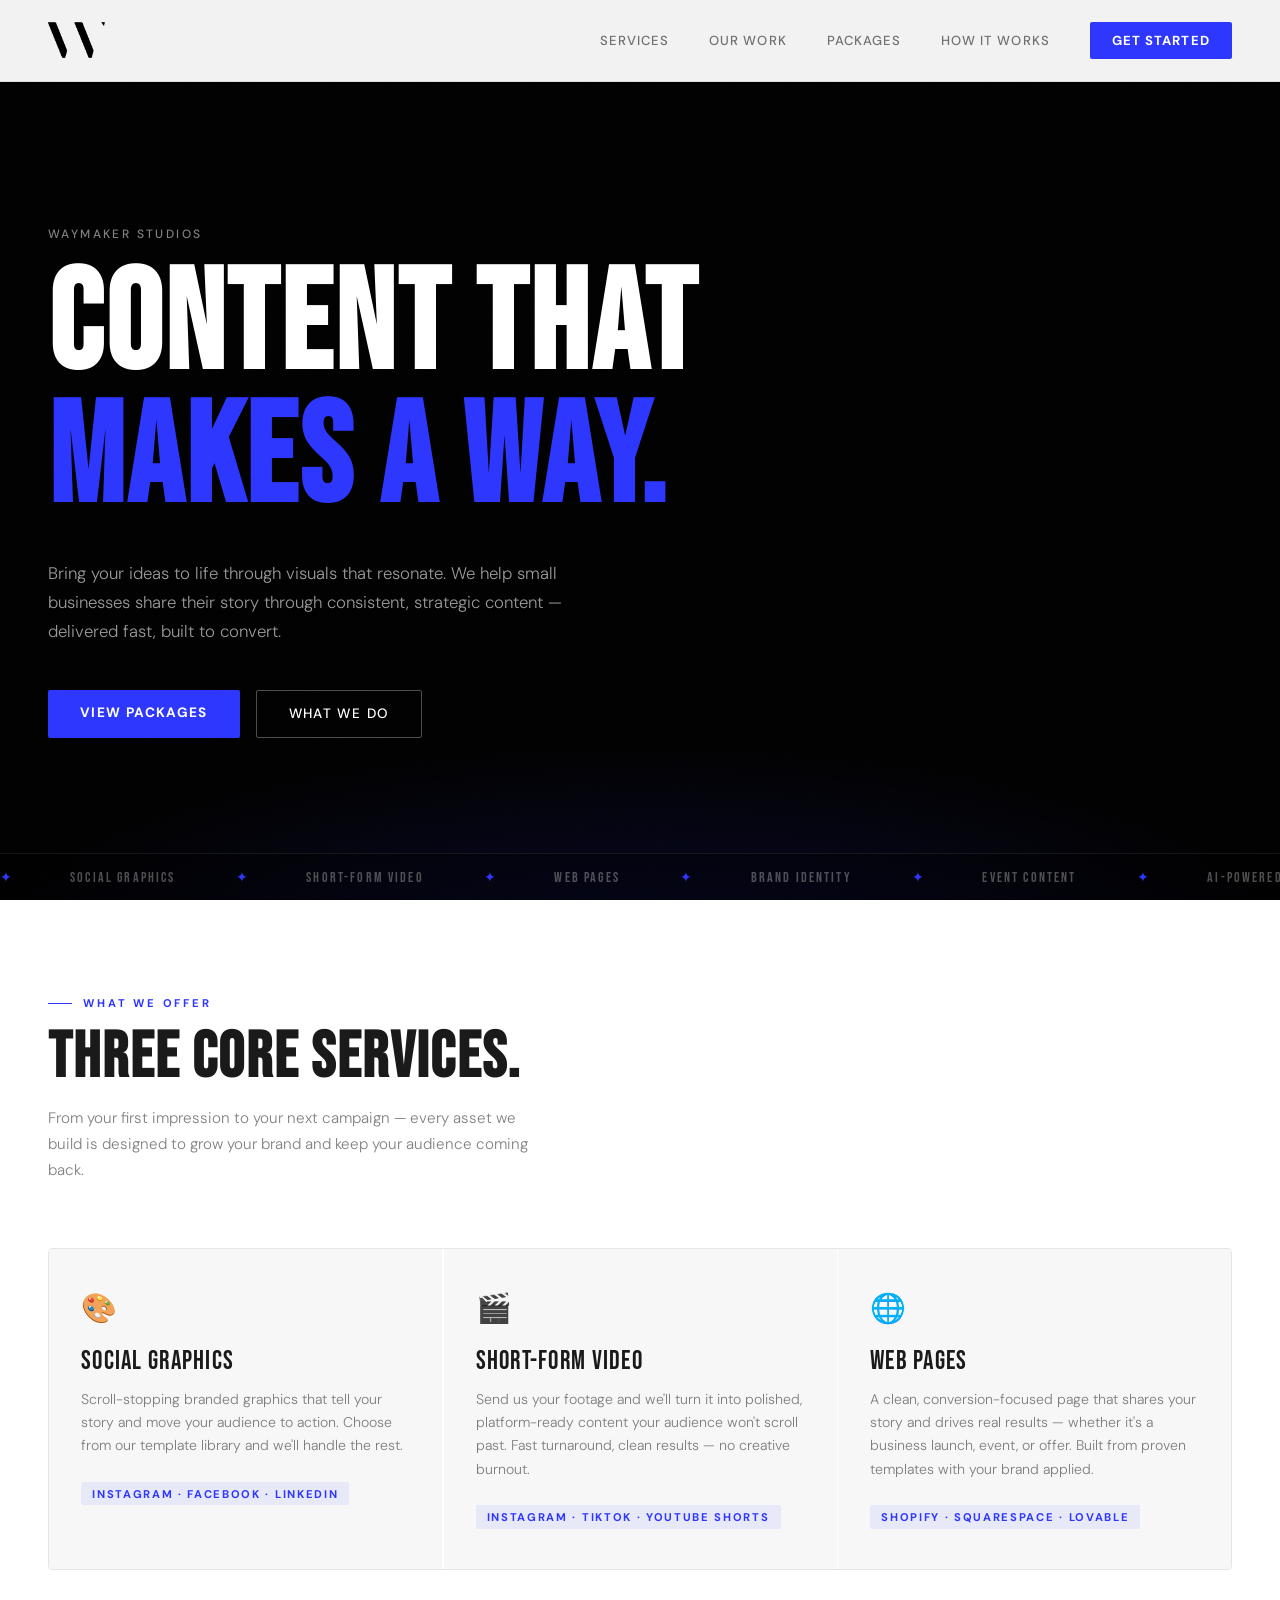
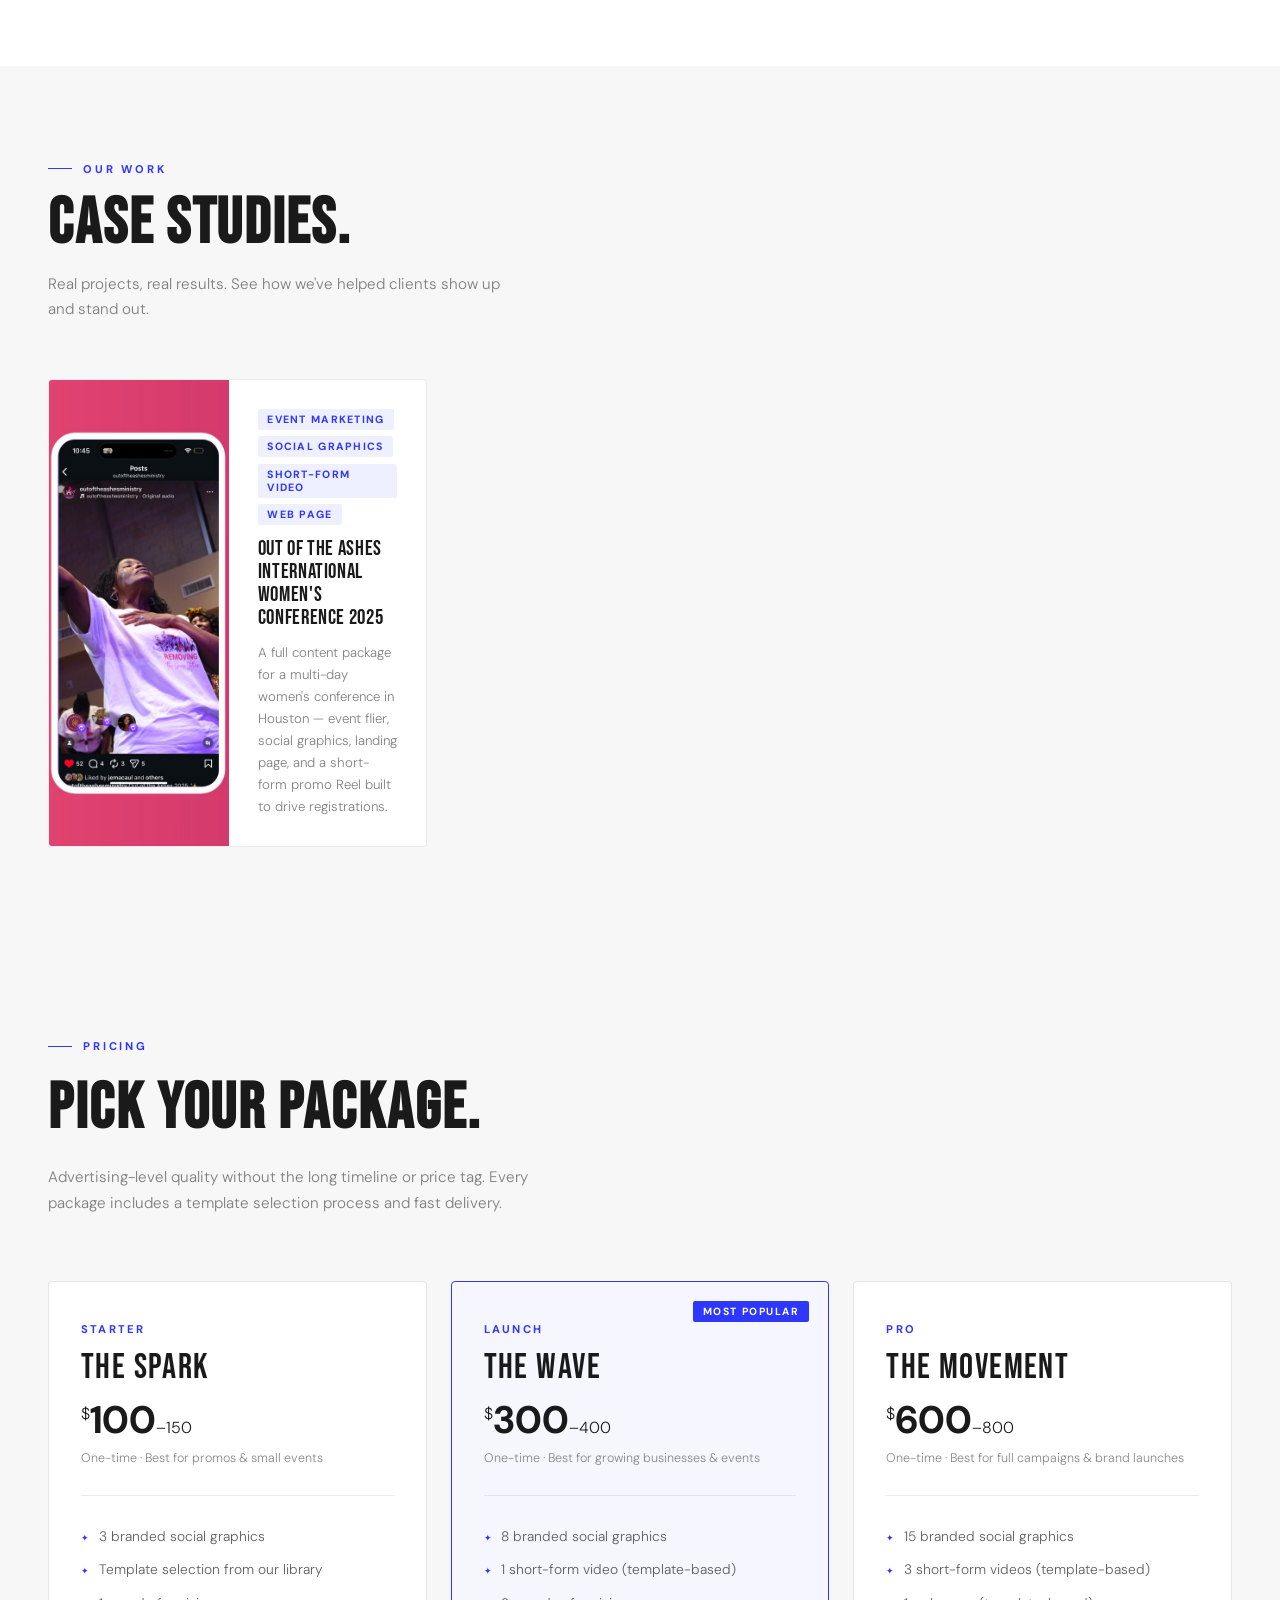
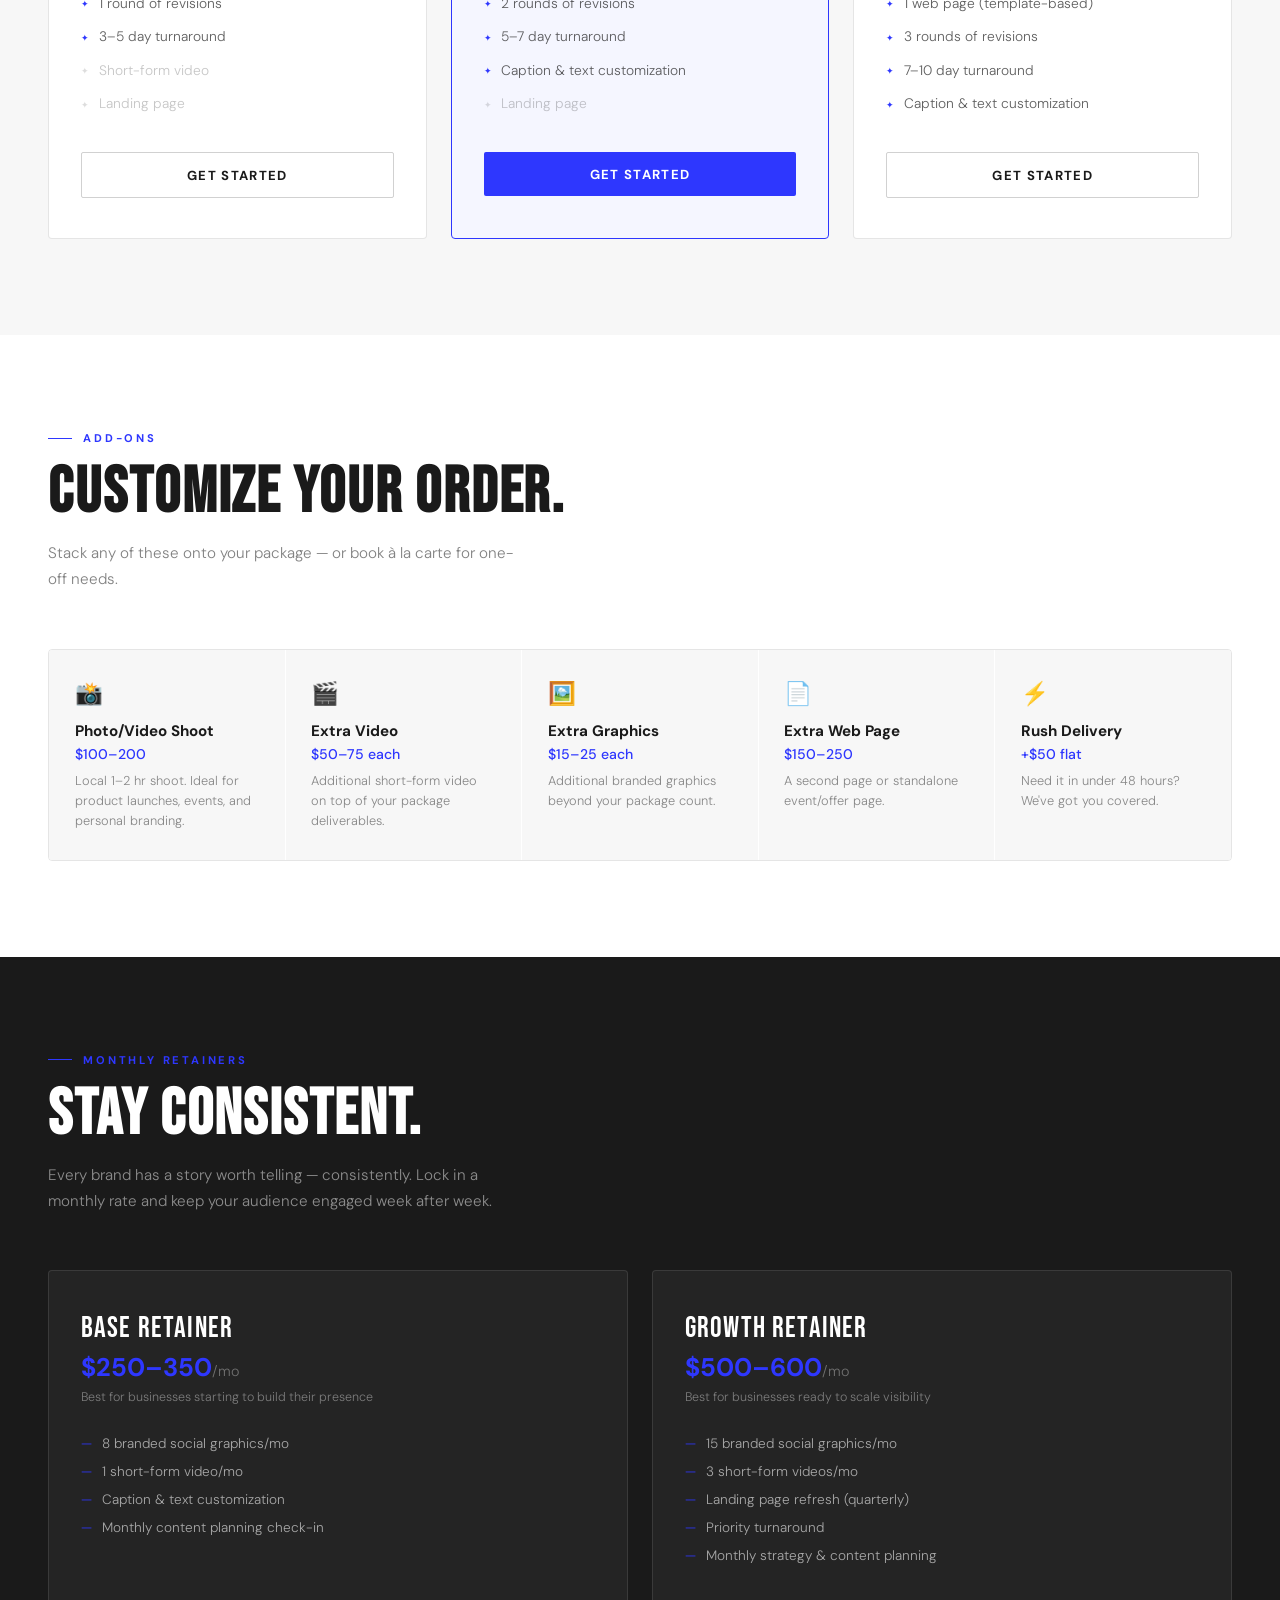
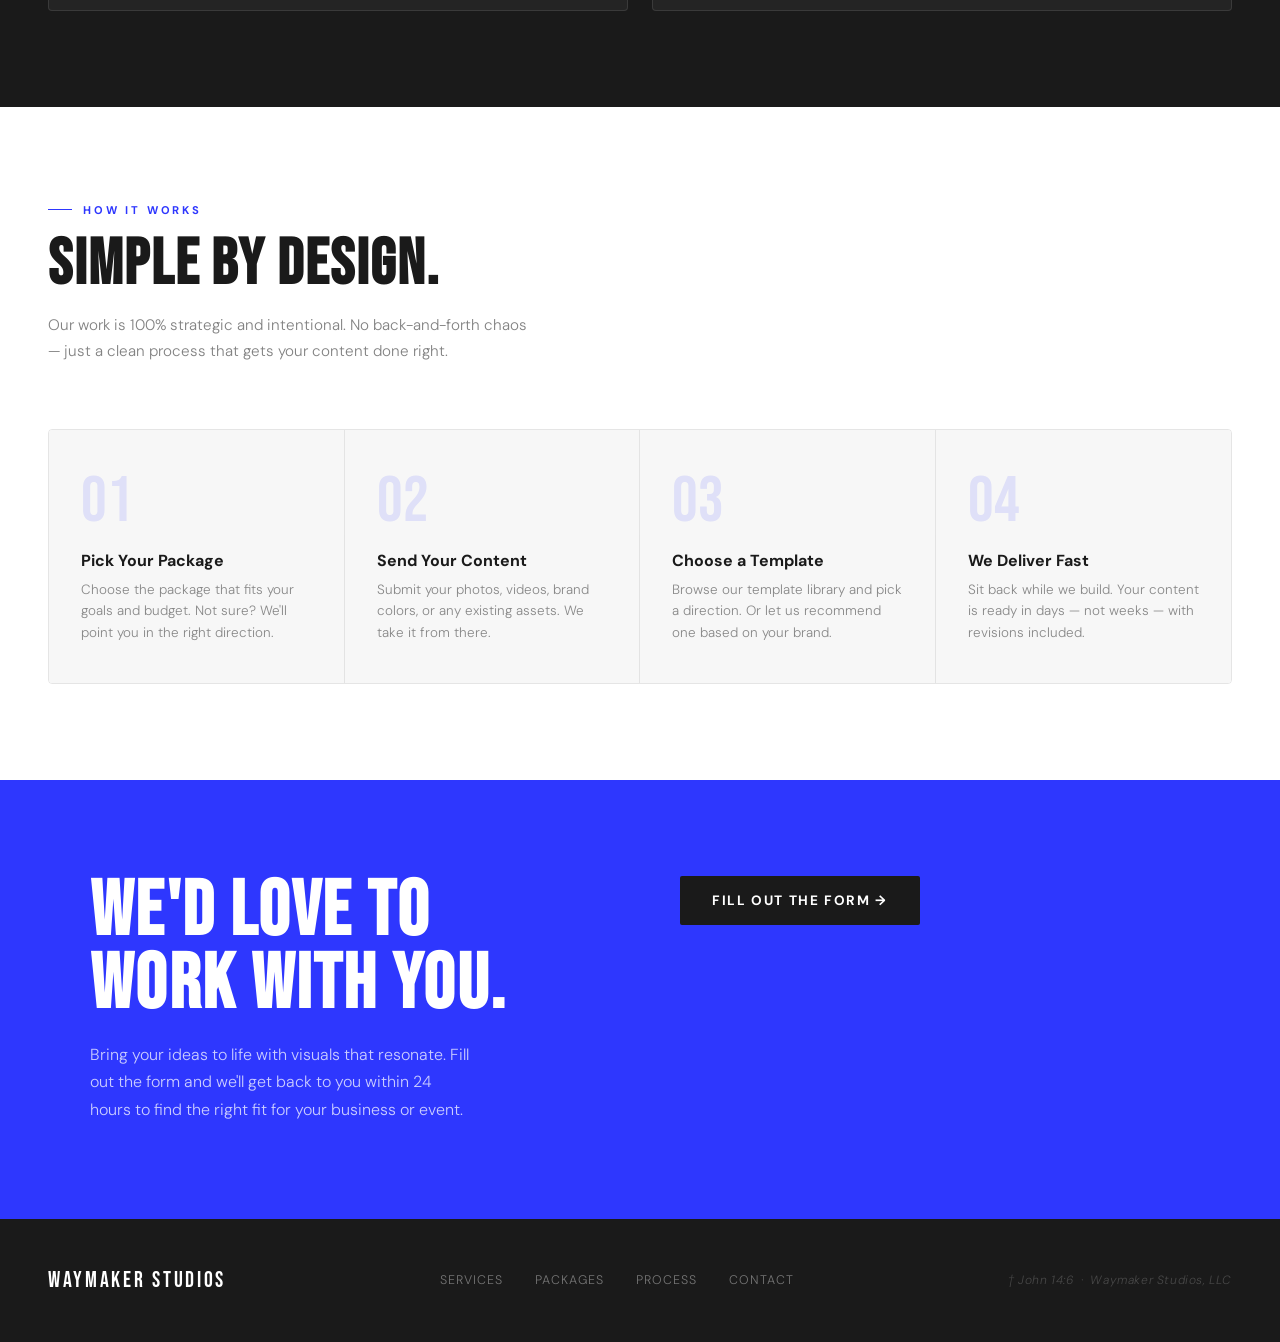
==== index.html @ 6fbd8c92 "Add files via upload" ====
<!DOCTYPE html>
<html lang="en">
<head>
<meta charset="UTF-8" />
<meta name="viewport" content="width=device-width, initial-scale=1.0"/>
<title>Waymaker Studios — Digital Content Studio</title>
<meta name="description" content="Waymaker Studios creates scroll-stopping social graphics, short-form video, and landing pages for small businesses and events. Template-powered, AI-assisted, delivered fast."/>

<!-- Open Graph -->
<meta property="og:title" content="Waymaker Studios — Digital Content Studio"/>
<meta property="og:description" content="Scroll-stopping social graphics, short-form video, and landing pages for small businesses and events. Delivered fast."/>
<meta property="og:image" content="https://waymakerstudios.co/og-image.png"/>
<meta property="og:url" content="https://waymakerstudios.co"/>
<meta property="og:type" content="website"/>

<!-- Twitter/X Card -->
<meta name="twitter:card" content="summary_large_image"/>
<meta name="twitter:title" content="Waymaker Studios — Digital Content Studio"/>
<meta name="twitter:description" content="Scroll-stopping social graphics, short-form video, and landing pages for small businesses and events."/>
<meta name="twitter:image" content="https://waymakerstudios.co/og-image.png"/>
<link href="https://fonts.googleapis.com/css2?family=Bebas+Neue&family=DM+Sans:ital,wght@0,300;0,400;0,500;0,700;1,300&display=swap" rel="stylesheet"/>
<style>
  :root {
    --black: #1a1a1a;
    --white: #ffffff;
    --cream: #f7f7f7;
    --gold: #2e37fe;
    --gold-light: #5560ff;
    --muted: #888888;
    --card-bg: #f7f7f7;
    --border: rgba(46,55,254,0.18);
  }

  * { margin: 0; padding: 0; box-sizing: border-box; }

  html { scroll-behavior: smooth; }

  body {
    background: var(--white);
    color: var(--black);
    font-family: 'DM Sans', sans-serif;
    font-weight: 300;
    overflow-x: hidden;
  }

  /* NAV */
  nav {
    position: fixed; top: 0; width: 100%; z-index: 100;
    display: flex; justify-content: space-between; align-items: center;
    padding: 1.4rem 3rem;
    background: rgba(255,255,255,0.95);
    backdrop-filter: blur(12px);
    border-bottom: 1px solid rgba(0,0,0,0.08);
    transition: none;
  }
  .nav-logo { text-decoration: none; display: flex; align-items: center; }
  .nav-logo img { height: 36px; width: auto; }
  .logo-light { display: none; }
  .logo-dark { display: block; }
  .hero-nav .logo-light { display: block; }
  .hero-nav .logo-dark { display: none; }
  .nav-links { display: flex; gap: 2.5rem; align-items: center; }
  .nav-links a {
    color: var(--black); text-decoration: none;
    font-size: 0.82rem; font-weight: 500; letter-spacing: 0.08em;
    text-transform: uppercase; opacity: 0.6;
    transition: opacity 0.2s, color 0.2s;
  }
  .nav-links a:hover { opacity: 1; color: var(--gold); }
  .nav-cta {
    background: var(--gold) !important; color: var(--white) !important;
    padding: 0.6rem 1.4rem; border-radius: 2px;
    opacity: 1 !important; font-weight: 700 !important;
    transition: background 0.2s !important;
  }
  .nav-cta:hover { background: var(--gold-light) !important; }

  /* HERO */
  .hero {
    min-height: 100vh;
    display: flex; flex-direction: column; justify-content: center;
    padding: 8rem 3rem 4rem;
    position: relative; overflow: hidden;
    background: #000000;
  }
  .hero-bg {
    position: absolute; inset: 0; z-index: 0;
    background: radial-gradient(ellipse 80% 40% at 50% 110%, rgba(46,55,254,0.18) 0%, transparent 70%);
  }
  .hero-grain {
    position: absolute; inset: 0; z-index: 1; opacity: 0.02;
    background-image: url("data:image/svg+xml,%3Csvg viewBox='0 0 256 256' xmlns='http://www.w3.org/2000/svg'%3E%3Cfilter id='noise'%3E%3CfeTurbulence type='fractalNoise' baseFrequency='0.9' numOctaves='4' stitchTiles='stitch'/%3E%3C/filter%3E%3Crect width='100%25' height='100%25' filter='url(%23noise)'/%3E%3C/svg%3E");
    background-repeat: repeat; background-size: 200px;
  }
  .hero-inner { position: relative; z-index: 2; max-width: 1100px; }
  .hero-eyebrow {
    font-size: 0.75rem; font-weight: 500; letter-spacing: 0.2em;
    text-transform: uppercase; color: rgba(255,255,255,0.5);
    margin-bottom: 1.2rem;
    display: flex; align-items: center; gap: 0.8rem;
  }
  .hero-eyebrow::before { display: none; }
  .hero-headline {
    font-family: 'Bebas Neue', sans-serif;
    font-size: clamp(3.2rem, 11.5vw, 140px);
    line-height: 0.95;
    letter-spacing: 0.02em;
    margin-bottom: 2rem;
    color: var(--white);
    word-break: break-word;
  }
  .hero-headline span { color: var(--gold); }
  .hero-sub {
    max-width: 560px;
    font-size: 1.05rem; line-height: 1.7;
    color: rgba(255,255,255,0.6);
    margin-bottom: 2.8rem;
  }
  .hero-actions { display: flex; gap: 1rem; flex-wrap: wrap; }
  .btn-primary {
    background: var(--gold); color: var(--white);
    padding: 0.9rem 2rem; font-size: 0.85rem;
    font-weight: 700; letter-spacing: 0.1em; text-transform: uppercase;
    text-decoration: none; border-radius: 2px;
    transition: background 0.2s, transform 0.2s;
    display: inline-block;
  }
  .btn-primary:hover { background: var(--gold-light); transform: translateY(-2px); }
  .btn-outline {
    border: 1px solid rgba(255,255,255,0.3); color: var(--white);
    padding: 0.9rem 2rem; font-size: 0.85rem;
    font-weight: 500; letter-spacing: 0.1em; text-transform: uppercase;
    text-decoration: none; border-radius: 2px;
    transition: border-color 0.2s, transform 0.2s;
    display: inline-block;
  }
  .btn-outline:hover { border-color: var(--gold); color: var(--gold); transform: translateY(-2px); }

  .hero-ticker {
    position: absolute; bottom: 0; left: 0; right: 0; z-index: 2;
    border-top: 1px solid rgba(255,255,255,0.08);
    overflow: hidden; padding: 0.9rem 0;
    background: rgba(0,0,0,0.3);
  }
  .ticker-track {
    display: flex; gap: 3rem; width: max-content;
    animation: ticker 22s linear infinite;
    font-family: 'Bebas Neue', sans-serif;
    font-size: 0.9rem; letter-spacing: 0.15em; color: rgba(255,255,255,0.3);
  }
  .ticker-track span { color: var(--gold); margin-right: 0.5rem; }
  @keyframes ticker { from { transform: translateX(0); } to { transform: translateX(-50%); } }

  /* SECTION BASE */
  section { padding: 6rem 3rem; }
  .section-label {
    font-size: 0.7rem; font-weight: 700; letter-spacing: 0.25em;
    text-transform: uppercase; color: var(--gold);
    margin-bottom: 1rem; display: flex; align-items: center; gap: 0.7rem;
  }
  .section-label::before {
    content: ''; width: 1.5rem; height: 1px; background: var(--gold);
  }
  .section-title {
    font-family: 'Bebas Neue', sans-serif;
    font-size: clamp(2.5rem, 5vw, 4.2rem);
    line-height: 1; letter-spacing: 0.03em;
    margin-bottom: 1rem;
  }
  .section-sub {
    font-size: 0.95rem; color: rgba(26,26,26,0.55);
    line-height: 1.7; max-width: 480px;
  }

  /* SERVICES */
  .services { background: var(--white); }
  .services-grid {
    display: grid; grid-template-columns: repeat(auto-fit, minmax(280px, 1fr));
    gap: 1.5px; margin-top: 4rem;
    border: 1px solid rgba(0,0,0,0.1); border-radius: 4px; overflow: hidden;
  }
  .service-card {
    background: var(--cream);
    padding: 2.5rem 2rem;
    transition: background 0.3s;
    position: relative;
  }
  .service-card:hover { background: #efefef; }
  .service-icon {
    font-size: 1.8rem; margin-bottom: 1.2rem;
    display: block;
  }
  .service-name {
    font-family: 'Bebas Neue', sans-serif;
    font-size: 1.6rem; letter-spacing: 0.05em;
    color: var(--black); margin-bottom: 0.7rem;
  }
  .service-desc {
    font-size: 0.88rem; color: rgba(26,26,26,0.55);
    line-height: 1.65; margin-bottom: 1.5rem;
  }
  .service-tag {
    font-size: 0.7rem; font-weight: 700; letter-spacing: 0.15em;
    text-transform: uppercase; color: var(--gold);
    background: rgba(46,55,254,0.08);
    padding: 0.3rem 0.7rem; border-radius: 2px; display: inline-block;
  }

  /* WORK */
  .work { background: var(--cream); }
  .work-grid { margin-top: 3.5rem; display: grid; grid-template-columns: repeat(auto-fill, minmax(320px, 1fr)); gap: 1.5rem; }
  .work-card {
    background: var(--white); border-radius: 4px;
    border: 1px solid rgba(0,0,0,0.08);
    text-decoration: none; color: var(--black);
    display: flex; flex-direction: row;
    overflow: hidden; transition: transform 0.3s, border-color 0.3s;
  }
  .work-card:hover { transform: translateY(-4px); border-color: rgba(46,55,254,0.4); }
  .work-card-img-wrap {
    position: relative; flex-shrink: 0;
    width: 180px; overflow: hidden;
  }
  .work-card-img {
    width: 100%; height: 100%; object-fit: cover; display: block;
    transition: transform 0.4s;
  }
  .work-card:hover .work-card-img { transform: scale(1.04); }
  .work-card-overlay {
    position: absolute; inset: 0;
    background: rgba(46,55,254,0.75);
    display: flex; align-items: center; justify-content: center;
    opacity: 0; transition: opacity 0.3s;
  }
  .work-card:hover .work-card-overlay { opacity: 1; }
  .work-card-cta {
    font-size: 0.78rem; font-weight: 700; letter-spacing: 0.12em;
    text-transform: uppercase; color: var(--white);
  }
  .work-card-body { padding: 1.8rem; display: flex; flex-direction: column; gap: 0.8rem; }
  .work-card-tags { display: flex; flex-wrap: wrap; gap: 0.4rem; }
  .work-tag {
    font-size: 0.66rem; font-weight: 700; letter-spacing: 0.12em;
    text-transform: uppercase; color: var(--gold);
    background: rgba(46,55,254,0.08);
    padding: 0.25rem 0.6rem; border-radius: 2px;
  }
  .work-card-title {
    font-family: 'Bebas Neue', sans-serif;
    font-size: 1.3rem; letter-spacing: 0.03em;
    line-height: 1.1; color: var(--black);
  }
  .work-card-desc {
    font-size: 0.83rem; color: rgba(26,26,26,0.55);
    line-height: 1.65;
  }
  @media (max-width: 768px) {
    .work-card { flex-direction: column; }
    .work-card-img-wrap { width: 100%; height: 200px; }
  }

  /* PACKAGES */
  .packages { background: var(--cream); }
  .packages-header {
    display: flex; flex-direction: column;
    gap: 0.5rem; margin-bottom: 4rem;
  }
  .packages-grid {
    display: grid; grid-template-columns: repeat(auto-fit, minmax(280px, 1fr));
    gap: 1.5rem;
  }
  .pkg-card {
    border: 1px solid rgba(0,0,0,0.1);
    border-radius: 4px; padding: 2.5rem 2rem;
    background: var(--white);
    position: relative; overflow: hidden;
    transition: transform 0.3s, border-color 0.3s;
  }
  .pkg-card:hover { transform: translateY(-4px); border-color: rgba(46,55,254,0.5); }
  .pkg-card.featured {
    border-color: var(--gold);
    background: #f5f6ff;
  }
  .pkg-badge {
    position: absolute; top: 1.2rem; right: 1.2rem;
    font-size: 0.65rem; font-weight: 700; letter-spacing: 0.15em;
    text-transform: uppercase; background: var(--gold);
    color: var(--white); padding: 0.25rem 0.6rem; border-radius: 2px;
  }
  .pkg-tier {
    font-size: 0.7rem; font-weight: 700; letter-spacing: 0.2em;
    text-transform: uppercase; color: var(--gold); margin-bottom: 0.6rem;
  }
  .pkg-name {
    font-family: 'Bebas Neue', sans-serif;
    font-size: 2.2rem; letter-spacing: 0.04em; margin-bottom: 0.4rem;
    color: var(--black);
  }
  .pkg-price {
    font-size: 2.4rem; font-weight: 700; color: var(--black);
    margin-bottom: 0.3rem;
  }
  .pkg-price sup { font-size: 1rem; vertical-align: super; font-weight: 300; }
  .pkg-price-note {
    font-size: 0.78rem; color: var(--muted); margin-bottom: 1.8rem;
  }
  .pkg-divider {
    height: 1px; background: rgba(0,0,0,0.08); margin-bottom: 1.5rem;
  }
  .pkg-features { list-style: none; margin-bottom: 2rem; }
  .pkg-features li {
    font-size: 0.86rem; color: rgba(26,26,26,0.7);
    padding: 0.4rem 0;
    display: flex; align-items: flex-start; gap: 0.6rem; line-height: 1.5;
  }
  .pkg-features li::before {
    content: '✦'; color: var(--gold); font-size: 0.55rem;
    margin-top: 0.35rem; flex-shrink: 0;
  }
  .pkg-features li.muted { color: rgba(26,26,26,0.25); }
  .pkg-features li.muted::before { color: rgba(26,26,26,0.15); }
  .pkg-cta {
    display: block; text-align: center; text-decoration: none;
    padding: 0.85rem; font-size: 0.82rem; font-weight: 700;
    letter-spacing: 0.1em; text-transform: uppercase;
    border-radius: 2px; transition: all 0.2s;
  }
  .pkg-cta-outline {
    border: 1px solid rgba(26,26,26,0.2); color: var(--black);
  }
  .pkg-cta-outline:hover { border-color: var(--gold); color: var(--gold); }
  .pkg-cta-filled {
    background: var(--gold); color: var(--white);
  }
  .pkg-cta-filled:hover { background: var(--gold-light); }

  /* ADDONS */
  .addons { background: var(--white); }
  .addons-grid {
    display: grid; grid-template-columns: repeat(auto-fit, minmax(220px, 1fr));
    gap: 1px; margin-top: 3.5rem;
    border: 1px solid rgba(0,0,0,0.1); border-radius: 4px; overflow: hidden;
  }
  .addon-item {
    background: var(--cream); padding: 1.8rem 1.6rem;
    transition: background 0.2s;
  }
  .addon-item:hover { background: #efefef; }
  .addon-emoji { font-size: 1.4rem; margin-bottom: 0.8rem; display: block; }
  .addon-name { font-weight: 700; font-size: 0.95rem; margin-bottom: 0.3rem; color: var(--black); }
  .addon-price { color: var(--gold); font-size: 0.88rem; font-weight: 500; margin-bottom: 0.5rem; }
  .addon-desc { font-size: 0.8rem; color: var(--muted); line-height: 1.55; }

  /* RETAINER */
  .retainer { background: var(--black); }
  .retainer .section-label { color: var(--gold); }
  .retainer .section-label::before { background: var(--gold); }
  .retainer .section-title { color: var(--white); }
  .retainer .section-sub { color: rgba(255,255,255,0.5); }
  .retainer-grid {
    display: grid; grid-template-columns: 1fr 1fr;
    gap: 1.5rem; margin-top: 3.5rem;
  }
  .retainer-card {
    border: 1px solid rgba(255,255,255,0.1); border-radius: 4px;
    padding: 2.5rem 2rem; background: #242424;
    transition: border-color 0.2s;
  }
  .retainer-card:hover { border-color: rgba(46,55,254,0.5); }
  .retainer-name {
    font-family: 'Bebas Neue', sans-serif;
    font-size: 1.8rem; letter-spacing: 0.04em; margin-bottom: 0.3rem; color: var(--white);
  }
  .retainer-price { font-size: 1.6rem; font-weight: 700; color: var(--gold); margin-bottom: 0.3rem; }
  .retainer-cadence { font-size: 0.78rem; color: rgba(255,255,255,0.4); margin-bottom: 1.5rem; }
  .retainer-features { list-style: none; }
  .retainer-features li {
    font-size: 0.85rem; color: rgba(255,255,255,0.6);
    padding: 0.35rem 0; display: flex; gap: 0.6rem; align-items: flex-start;
  }
  .retainer-features li::before { content: '—'; color: var(--gold); flex-shrink: 0; }

  /* PROCESS */
  .process { background: var(--white); }
  .process-steps {
    display: grid; grid-template-columns: repeat(auto-fit, minmax(220px, 1fr));
    gap: 0; margin-top: 4rem;
    border: 1px solid rgba(0,0,0,0.1); border-radius: 4px; overflow: hidden;
  }
  .process-step {
    background: var(--cream); padding: 2.5rem 2rem;
    border-right: 1px solid rgba(0,0,0,0.08);
    position: relative;
  }
  .process-step:last-child { border-right: none; }
  .step-num {
    font-family: 'Bebas Neue', sans-serif;
    font-size: 4rem; color: rgba(46,55,254,0.12); line-height: 1;
    margin-bottom: 1rem;
  }
  .step-title { font-weight: 700; font-size: 1rem; margin-bottom: 0.5rem; color: var(--black); }
  .step-desc { font-size: 0.84rem; color: var(--muted); line-height: 1.6; }

  /* CTA BANNER */
  .cta-banner {
    background: var(--gold);
    padding: 5rem 3rem; text-align: center;
  }
  .cta-banner h2 {
    font-family: 'Bebas Neue', sans-serif;
    font-size: clamp(3rem, 7vw, 6rem);
    color: var(--white); line-height: 0.95; letter-spacing: 0.03em;
    margin-bottom: 1.2rem;
  }
  .cta-banner p {
    font-size: 1rem; color: rgba(255,255,255,0.75);
    max-width: 480px; margin: 0 auto 2.5rem; line-height: 1.6;
  }
  .btn-dark {
    background: var(--black); color: var(--white);
    padding: 1rem 2.4rem; font-size: 0.88rem;
    font-weight: 700; letter-spacing: 0.12em; text-transform: uppercase;
    text-decoration: none; border-radius: 2px;
    display: inline-block; transition: transform 0.2s, opacity 0.2s;
  }
  .btn-dark:hover { transform: translateY(-2px); opacity: 0.85; }

  /* CONTACT FORM */
  .contact { background: var(--gold); padding: 6rem 3rem; }
  .contact-inner {
    display: grid; grid-template-columns: 1fr 1fr;
    gap: 5rem; max-width: 1100px; margin: 0 auto;
    align-items: start;
  }
  .contact-left h2 {
    font-family: 'Bebas Neue', sans-serif;
    font-size: clamp(3rem, 6vw, 5.5rem);
    color: var(--white); line-height: 0.95;
    letter-spacing: 0.03em; margin-bottom: 1.2rem;
  }
  .contact-left p {
    font-size: 1rem; color: rgba(255,255,255,0.75);
    line-height: 1.7; max-width: 380px;
  }
  .contact-form { display: flex; flex-direction: column; gap: 1rem; }
  .form-row { display: grid; grid-template-columns: 1fr 1fr; gap: 1rem; }
  .form-group { display: flex; flex-direction: column; gap: 0.4rem; }
  .form-group label {
    font-size: 0.7rem; font-weight: 700; letter-spacing: 0.15em;
    text-transform: uppercase; color: rgba(255,255,255,0.85);
  }
  .form-group input,
  .form-group select,
  .form-group textarea {
    background: rgba(255,255,255,0.15);
    border: 1px solid rgba(255,255,255,0.3);
    border-radius: 2px; padding: 0.85rem 1rem;
    color: var(--white); font-family: 'DM Sans', sans-serif;
    font-size: 0.9rem; font-weight: 300;
    transition: border-color 0.2s, background 0.2s;
    outline: none; width: 100%;
  }
  .form-group input::placeholder,
  .form-group textarea::placeholder {
    color: rgba(255,255,255,0.45);
  }
  .form-group select option { background: #2e37fe; color: var(--white); }
  .form-group input:focus,
  .form-group select:focus,
  .form-group textarea:focus {
    border-color: rgba(255,255,255,0.8);
    background: rgba(255,255,255,0.22);
  }
  .form-group textarea { resize: vertical; min-height: 110px; }
  .form-submit {
    background: var(--black); color: var(--white);
    border: none; padding: 1rem 2rem;
    font-family: 'DM Sans', sans-serif;
    font-size: 0.85rem; font-weight: 700;
    letter-spacing: 0.12em; text-transform: uppercase;
    border-radius: 2px; cursor: pointer;
    transition: transform 0.2s, opacity 0.2s;
    align-self: flex-start;
  }
  .form-submit:hover { transform: translateY(-2px); opacity: 0.85; }
  .form-success {
    display: none; background: rgba(255,255,255,0.15);
    border: 1px solid rgba(255,255,255,0.4);
    border-radius: 2px; padding: 1.2rem 1.5rem;
    color: var(--white); font-size: 0.9rem; line-height: 1.6;
  }
  @media (max-width: 768px) {
    .contact-inner { grid-template-columns: 1fr; gap: 3rem; }
    .form-row { grid-template-columns: 1fr; }
  }

  /* FOOTER */
  footer {
    background: var(--black); padding: 3rem;
    display: flex; justify-content: space-between; align-items: center;
    flex-wrap: wrap; gap: 1.5rem;
  }
  .footer-logo {
    font-family: 'Bebas Neue', sans-serif;
    font-size: 1.4rem; letter-spacing: 0.12em; color: var(--white);
    text-decoration: none;
  }
  .footer-links { display: flex; gap: 2rem; }
  .footer-links a {
    font-size: 0.78rem; color: rgba(255,255,255,0.4); text-decoration: none;
    letter-spacing: 0.08em; text-transform: uppercase;
    transition: color 0.2s;
  }
  .footer-links a:hover { color: var(--gold); }
  .footer-verse {
    font-size: 0.75rem; color: rgba(255,255,255,0.2);
    font-style: italic; letter-spacing: 0.05em;
  }

  /* RESPONSIVE */
  @media (max-width: 768px) {
    nav { padding: 1.2rem 1.5rem; }
    .nav-links { gap: 1.2rem; }
    .nav-links a:not(.nav-cta) { display: none; }
    section { padding: 4rem 1.5rem; }
    .hero { padding: 8rem 1.5rem 4rem; }
    .retainer-grid { grid-template-columns: 1fr; }
    .packages-header { flex-direction: column; }
    footer { flex-direction: column; align-items: flex-start; }
    .hero-actions { flex-direction: column; }
    .btn-primary, .btn-outline {
      width: 100%; text-align: center;
      padding: 1.1rem 2rem; font-size: 1rem;
    }
  }

  /* ANIMATIONS */
  @keyframes fadeUp {
    from { opacity: 0; transform: translateY(24px); }
    to { opacity: 1; transform: translateY(0); }
  }
  .hero-eyebrow { animation: fadeUp 0.6s ease 0.1s both; }
  .hero-headline { animation: fadeUp 0.7s ease 0.25s both; }
  .hero-sub { animation: fadeUp 0.7s ease 0.4s both; }
  .hero-actions { animation: fadeUp 0.7s ease 0.55s both; }
  .nav-links a { color: var(--black); }
  .logo-light { display: none; }
  .logo-dark { display: block; }
</style>
</head>
<body>

<!-- NAV -->
<nav>
  <a class="nav-logo" href="#"><img src="[data-uri]" alt="Waymaker Studios" class="logo-dark" /><img src="[data-uri]" alt="Waymaker Studios" class="logo-light" /></a>
  <div class="nav-links">
    <a href="#services">Services</a>
    <a href="#work">Our Work</a>
    <a href="#packages">Packages</a>
    <a href="#process">How It Works</a>
    <a href="start.html" class="nav-cta">Get Started</a>
  </div>
</nav>

<!-- HERO -->
<section class="hero">
  <div class="hero-bg"></div>
  <div class="hero-grain"></div>
  <div class="hero-inner">
    <div class="hero-eyebrow">Waymaker Studios</div>
    <h1 class="hero-headline">
      Content that<br/><span>makes a way.</span>
    </h1>
    <p class="hero-sub">
      Bring your ideas to life through visuals that resonate. We help small businesses share their story through consistent, strategic content — delivered fast, built to convert.
    </p>
    <div class="hero-actions">
      <a href="#packages" class="btn-primary">View Packages</a>
      <a href="#services" class="btn-outline">What We Do</a>
    </div>
  </div>
  <div class="hero-ticker">
    <div class="ticker-track">
      <span>✦</span> Social Graphics &nbsp;&nbsp;<span>✦</span> Short-Form Video &nbsp;&nbsp;<span>✦</span> Web Pages &nbsp;&nbsp;<span>✦</span> Brand Identity &nbsp;&nbsp;<span>✦</span> Event Content &nbsp;&nbsp;<span>✦</span> AI-Powered Speed &nbsp;&nbsp;
      <span>✦</span> Social Graphics &nbsp;&nbsp;<span>✦</span> Short-Form Video &nbsp;&nbsp;<span>✦</span> Web Pages &nbsp;&nbsp;<span>✦</span> Brand Identity &nbsp;&nbsp;<span>✦</span> Event Content &nbsp;&nbsp;<span>✦</span> AI-Powered Speed &nbsp;&nbsp;
    </div>
  </div>
</section>

<!-- SERVICES -->
<section class="services" id="services">
  <div class="section-label">What We Offer</div>
  <h2 class="section-title">Three Core Services.</h2>
  <p class="section-sub">From your first impression to your next campaign — every asset we build is designed to grow your brand and keep your audience coming back.</p>
  <div class="services-grid">
    <div class="service-card">
      <span class="service-icon">🎨</span>
      <div class="service-name">Social Graphics</div>
      <p class="service-desc">Scroll-stopping branded graphics that tell your story and move your audience to action. Choose from our template library and we'll handle the rest.</p>
      <span class="service-tag">Instagram · Facebook · LinkedIn</span>
    </div>
    <div class="service-card">
      <span class="service-icon">🎬</span>
      <div class="service-name">Short-Form Video</div>
      <p class="service-desc">Send us your footage and we'll turn it into polished, platform-ready content your audience won't scroll past. Fast turnaround, clean results — no creative burnout.</p>
      <span class="service-tag">Instagram · TikTok · YouTube Shorts</span>
    </div>
    <div class="service-card">
      <span class="service-icon">🌐</span>
      <div class="service-name">Web Pages</div>
      <p class="service-desc">A clean, conversion-focused page that shares your story and drives real results — whether it's a business launch, event, or offer. Built from proven templates with your brand applied.</p>
      <span class="service-tag">Shopify · Squarespace · Lovable</span>
    </div>
  </div>
</section>


<!-- WORK -->
<section class="work" id="work">
  <div class="section-label">Our Work</div>
  <h2 class="section-title">Case Studies.</h2>
  <p class="section-sub">Real projects, real results. See how we've helped clients show up and stand out.</p>

  <div class="work-grid">
    <a href="oota-2025.html" class="work-card">
      <div class="work-card-img-wrap">
        <img src="[data-uri]" alt="Out of the Ashes Women's Conference 2025" class="work-card-img"/>
        <div class="work-card-overlay">
          <span class="work-card-cta">View Case Study →</span>
        </div>
      </div>
      <div class="work-card-body">
        <div class="work-card-tags">
          <span class="work-tag">Event Marketing</span>
          <span class="work-tag">Social Graphics</span>
          <span class="work-tag">Short-Form Video</span>
          <span class="work-tag">Web Page</span>
        </div>
        <div class="work-card-title">Out of the Ashes International Women's Conference 2025</div>
        <p class="work-card-desc">A full content package for a multi-day women's conference in Houston — event flier, social graphics, landing page, and a short-form promo Reel built to drive registrations.</p>
      </div>
    </a>
  </div>
</section>


<!-- PACKAGES -->
<section class="packages" id="packages">
  <div class="packages-header">
    <div class="section-label">Pricing</div>
    <h2 class="section-title">Pick Your Package.</h2>
    <p class="section-sub">Advertising-level quality without the long timeline or price tag. Every package includes a template selection process and fast delivery.</p>
  </div>
  <div class="packages-grid">

    <!-- STARTER -->
    <div class="pkg-card">
      <div class="pkg-tier">Starter</div>
      <div class="pkg-name">The Spark</div>
      <div class="pkg-price"><sup>$</sup>100<span style="font-size:1rem;font-weight:300">&ndash;150</span></div>
      <div class="pkg-price-note">One-time · Best for promos &amp; small events</div>
      <div class="pkg-divider"></div>
      <ul class="pkg-features">
        <li>3 branded social graphics</li>
        <li>Template selection from our library</li>
        <li>1 round of revisions</li>
        <li>3–5 day turnaround</li>
        <li class="muted">Short-form video</li>
        <li class="muted">Landing page</li>
      </ul>
      <a href="start.html" class="pkg-cta pkg-cta-outline">Get Started</a>
    </div>

    <!-- LAUNCH -->
    <div class="pkg-card featured">
      <div class="pkg-badge">Most Popular</div>
      <div class="pkg-tier">Launch</div>
      <div class="pkg-name">The Wave</div>
      <div class="pkg-price"><sup>$</sup>300<span style="font-size:1rem;font-weight:300">&ndash;400</span></div>
      <div class="pkg-price-note">One-time · Best for growing businesses &amp; events</div>
      <div class="pkg-divider"></div>
      <ul class="pkg-features">
        <li>8 branded social graphics</li>
        <li>1 short-form video (template-based)</li>
        <li>2 rounds of revisions</li>
        <li>5–7 day turnaround</li>
        <li>Caption &amp; text customization</li>
        <li class="muted">Landing page</li>
      </ul>
      <a href="start.html" class="pkg-cta pkg-cta-filled">Get Started</a>
    </div>

    <!-- PRO -->
    <div class="pkg-card">
      <div class="pkg-tier">Pro</div>
      <div class="pkg-name">The Movement</div>
      <div class="pkg-price"><sup>$</sup>600<span style="font-size:1rem;font-weight:300">&ndash;800</span></div>
      <div class="pkg-price-note">One-time · Best for full campaigns &amp; brand launches</div>
      <div class="pkg-divider"></div>
      <ul class="pkg-features">
        <li>15 branded social graphics</li>
        <li>3 short-form videos (template-based)</li>
        <li>1 web page (template-based)</li>
        <li>3 rounds of revisions</li>
        <li>7–10 day turnaround</li>
        <li>Caption &amp; text customization</li>
      </ul>
      <a href="start.html" class="pkg-cta pkg-cta-outline">Get Started</a>
    </div>

  </div>
</section>

<!-- ADD-ONS -->
<section class="addons" id="addons">
  <div class="section-label">Add-Ons</div>
  <h2 class="section-title">Customize Your Order.</h2>
  <p class="section-sub">Stack any of these onto your package — or book à la carte for one-off needs.</p>
  <div class="addons-grid">
    <div class="addon-item">
      <span class="addon-emoji">📸</span>
      <div class="addon-name">Photo/Video Shoot</div>
      <div class="addon-price">$100–200</div>
      <div class="addon-desc">Local 1–2 hr shoot. Ideal for product launches, events, and personal branding.</div>
    </div>
    <div class="addon-item">
      <span class="addon-emoji">🎬</span>
      <div class="addon-name">Extra Video</div>
      <div class="addon-price">$50–75 each</div>
      <div class="addon-desc">Additional short-form video on top of your package deliverables.</div>
    </div>
    <div class="addon-item">
      <span class="addon-emoji">🖼️</span>
      <div class="addon-name">Extra Graphics</div>
      <div class="addon-price">$15–25 each</div>
      <div class="addon-desc">Additional branded graphics beyond your package count.</div>
    </div>
    <div class="addon-item">
      <span class="addon-emoji">📄</span>
      <div class="addon-name">Extra Web Page</div>
      <div class="addon-price">$150–250</div>
      <div class="addon-desc">A second page or standalone event/offer page.</div>
    </div>
    <div class="addon-item">
      <span class="addon-emoji">⚡</span>
      <div class="addon-name">Rush Delivery</div>
      <div class="addon-price">+$50 flat</div>
      <div class="addon-desc">Need it in under 48 hours? We've got you covered.</div>
    </div>
  </div>
</section>

<!-- RETAINER -->
<section class="retainer" id="retainer">
  <div class="section-label">Monthly Retainers</div>
  <h2 class="section-title">Stay Consistent.</h2>
  <p class="section-sub">Every brand has a story worth telling — consistently. Lock in a monthly rate and keep your audience engaged week after week.</p>
  <div class="retainer-grid">
    <div class="retainer-card">
      <div class="retainer-name">Base Retainer</div>
      <div class="retainer-price">$250–350<span style="font-size:0.9rem;font-weight:300;color:rgba(255,255,255,0.35)">/mo</span></div>
      <div class="retainer-cadence">Best for businesses starting to build their presence</div>
      <ul class="retainer-features">
        <li>8 branded social graphics/mo</li>
        <li>1 short-form video/mo</li>
        <li>Caption &amp; text customization</li>
        <li>Monthly content planning check-in</li>
      </ul>
    </div>
    <div class="retainer-card">
      <div class="retainer-name">Growth Retainer</div>
      <div class="retainer-price">$500–600<span style="font-size:0.9rem;font-weight:300;color:rgba(255,255,255,0.35)">/mo</span></div>
      <div class="retainer-cadence">Best for businesses ready to scale visibility</div>
      <ul class="retainer-features">
        <li>15 branded social graphics/mo</li>
        <li>3 short-form videos/mo</li>
        <li>Landing page refresh (quarterly)</li>
        <li>Priority turnaround</li>
        <li>Monthly strategy &amp; content planning</li>
      </ul>
    </div>
  </div>
</section>

<!-- PROCESS -->
<section class="process" id="process">
  <div class="section-label">How It Works</div>
  <h2 class="section-title">Simple by Design.</h2>
  <p class="section-sub">Our work is 100% strategic and intentional. No back-and-forth chaos — just a clean process that gets your content done right.</p>
  <div class="process-steps">
    <div class="process-step">
      <div class="step-num">01</div>
      <div class="step-title">Pick Your Package</div>
      <p class="step-desc">Choose the package that fits your goals and budget. Not sure? We'll point you in the right direction.</p>
    </div>
    <div class="process-step">
      <div class="step-num">02</div>
      <div class="step-title">Send Your Content</div>
      <p class="step-desc">Submit your photos, videos, brand colors, or any existing assets. We take it from there.</p>
    </div>
    <div class="process-step">
      <div class="step-num">03</div>
      <div class="step-title">Choose a Template</div>
      <p class="step-desc">Browse our template library and pick a direction. Or let us recommend one based on your brand.</p>
    </div>
    <div class="process-step">
      <div class="step-num">04</div>
      <div class="step-title">We Deliver Fast</div>
      <p class="step-desc">Sit back while we build. Your content is ready in days — not weeks — with revisions included.</p>
    </div>
  </div>
</section>

<!-- CONTACT FORM -->
<section class="contact" id="contact">
  <div class="contact-inner">
    <div class="contact-left">
      <h2>We'd Love to<br/>Work With You.</h2>
      <p>Bring your ideas to life with visuals that resonate. Fill out the form and we'll get back to you within 24 hours to find the right fit for your business or event.</p>
    </div>
    <div>
          <a href="start.html" class="form-submit" style="display:inline-block;text-decoration:none;">Fill Out the Form →</a>
        </div>
  </div>
</section>

<!-- FOOTER -->
<footer>
  <a class="footer-logo" href="#">Waymaker Studios</a>
  <div class="footer-links">
    <a href="#services">Services</a>
    <a href="#packages">Packages</a>
    <a href="#process">Process</a>
    <a href="#contact">Contact</a>
  </div>
  <div class="footer-verse">† John 14:6 &nbsp;·&nbsp; Waymaker Studios, LLC</div>
</footer>

<script>
  const form = document.querySelector('.contact-form');
  const success = document.getElementById('formSuccess');
  if (form) {
    form.addEventListener('submit', async function(e) {
      e.preventDefault();
      const data = new FormData(form);
      const response = await fetch(form.action, {
        method: 'POST', body: data,
        headers: { 'Accept': 'application/json' }
      });
      if (response.ok) {
        form.style.display = 'none';
        success.style.display = 'block';
      }
    });
  }
</script>
</body>
</html>
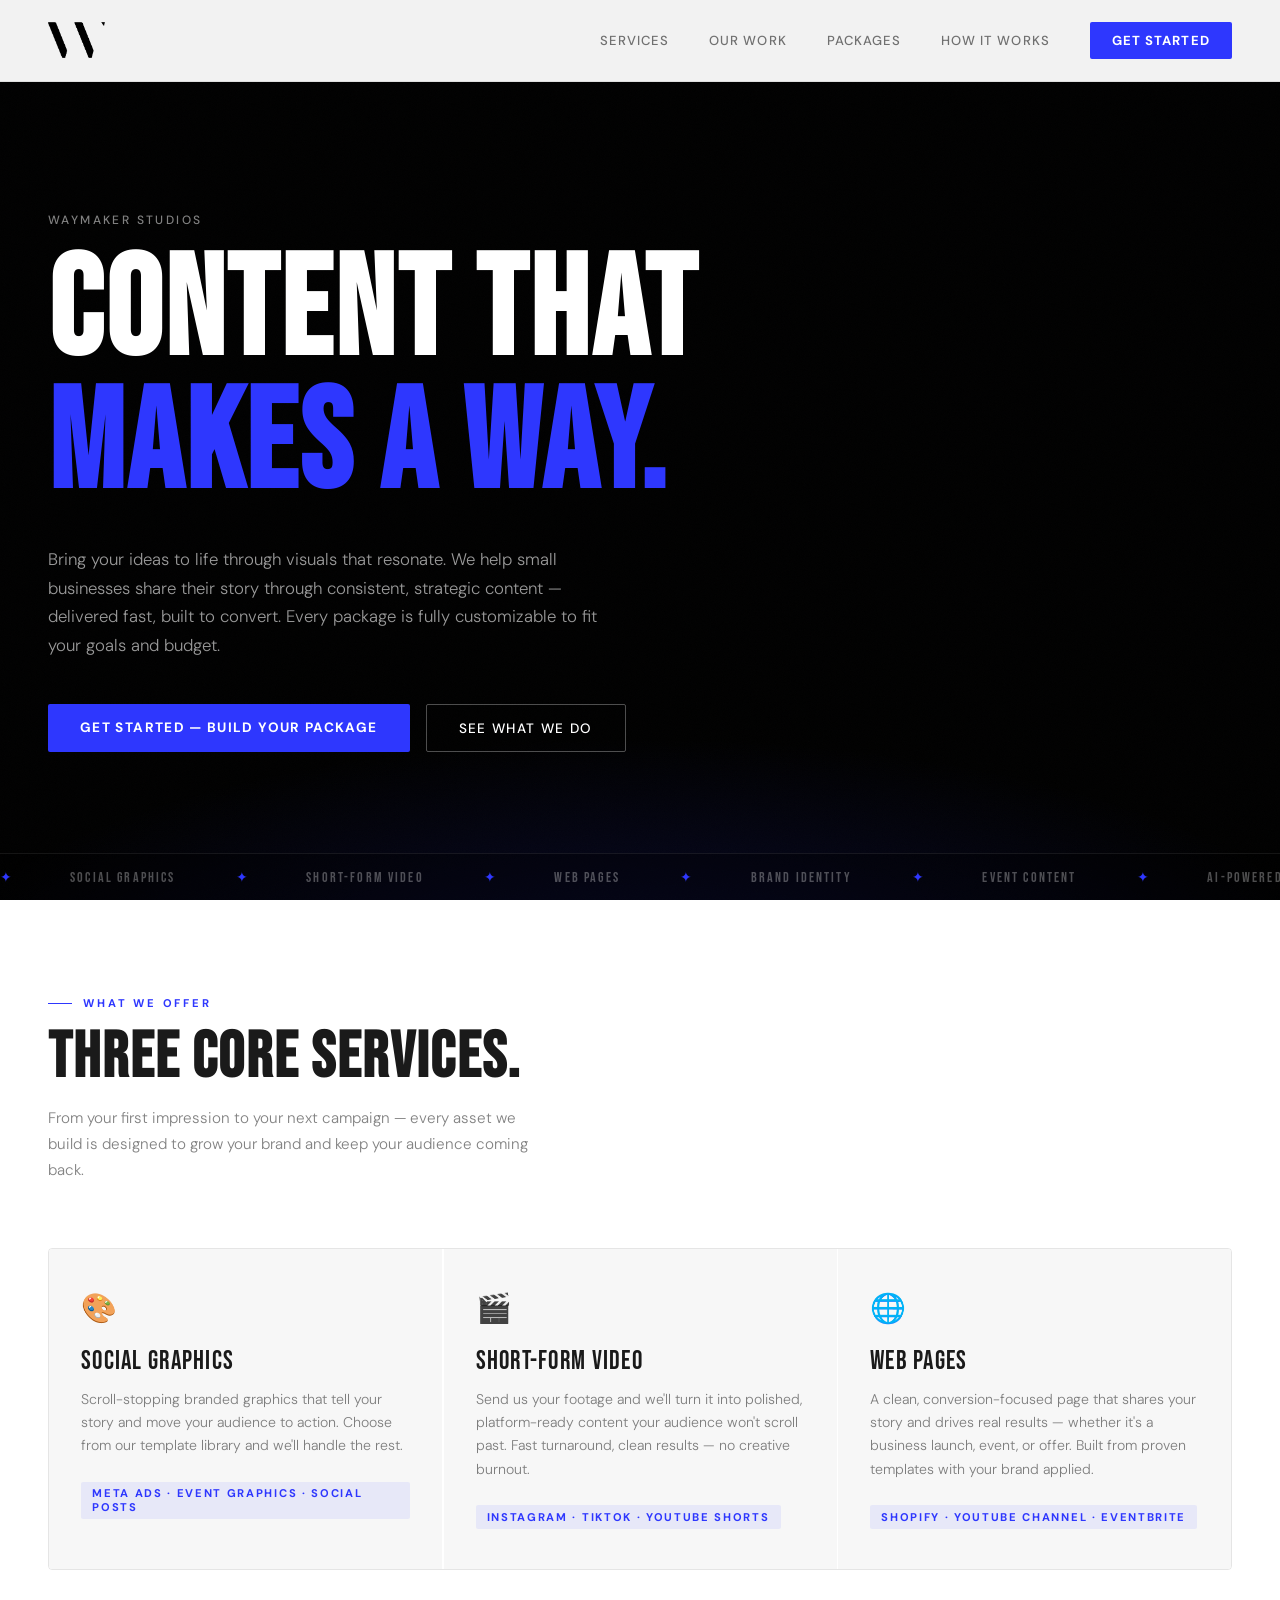
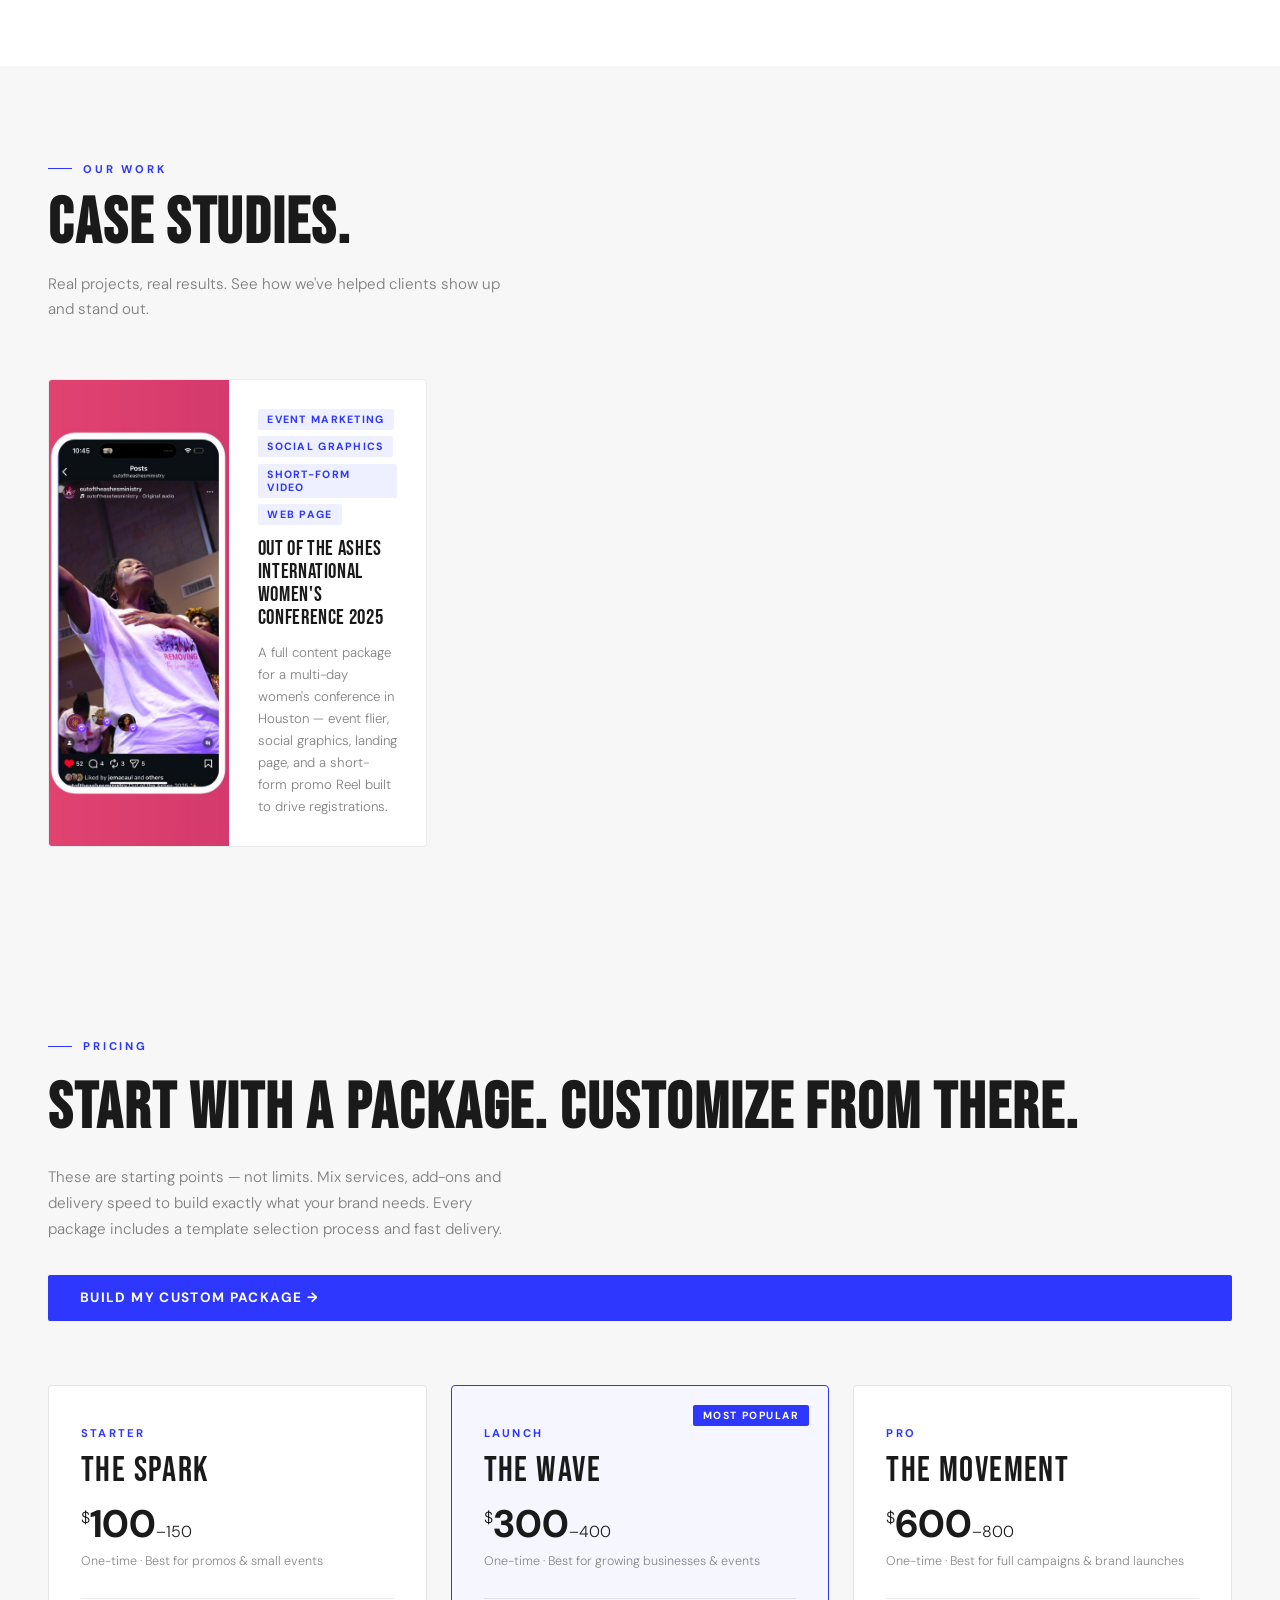
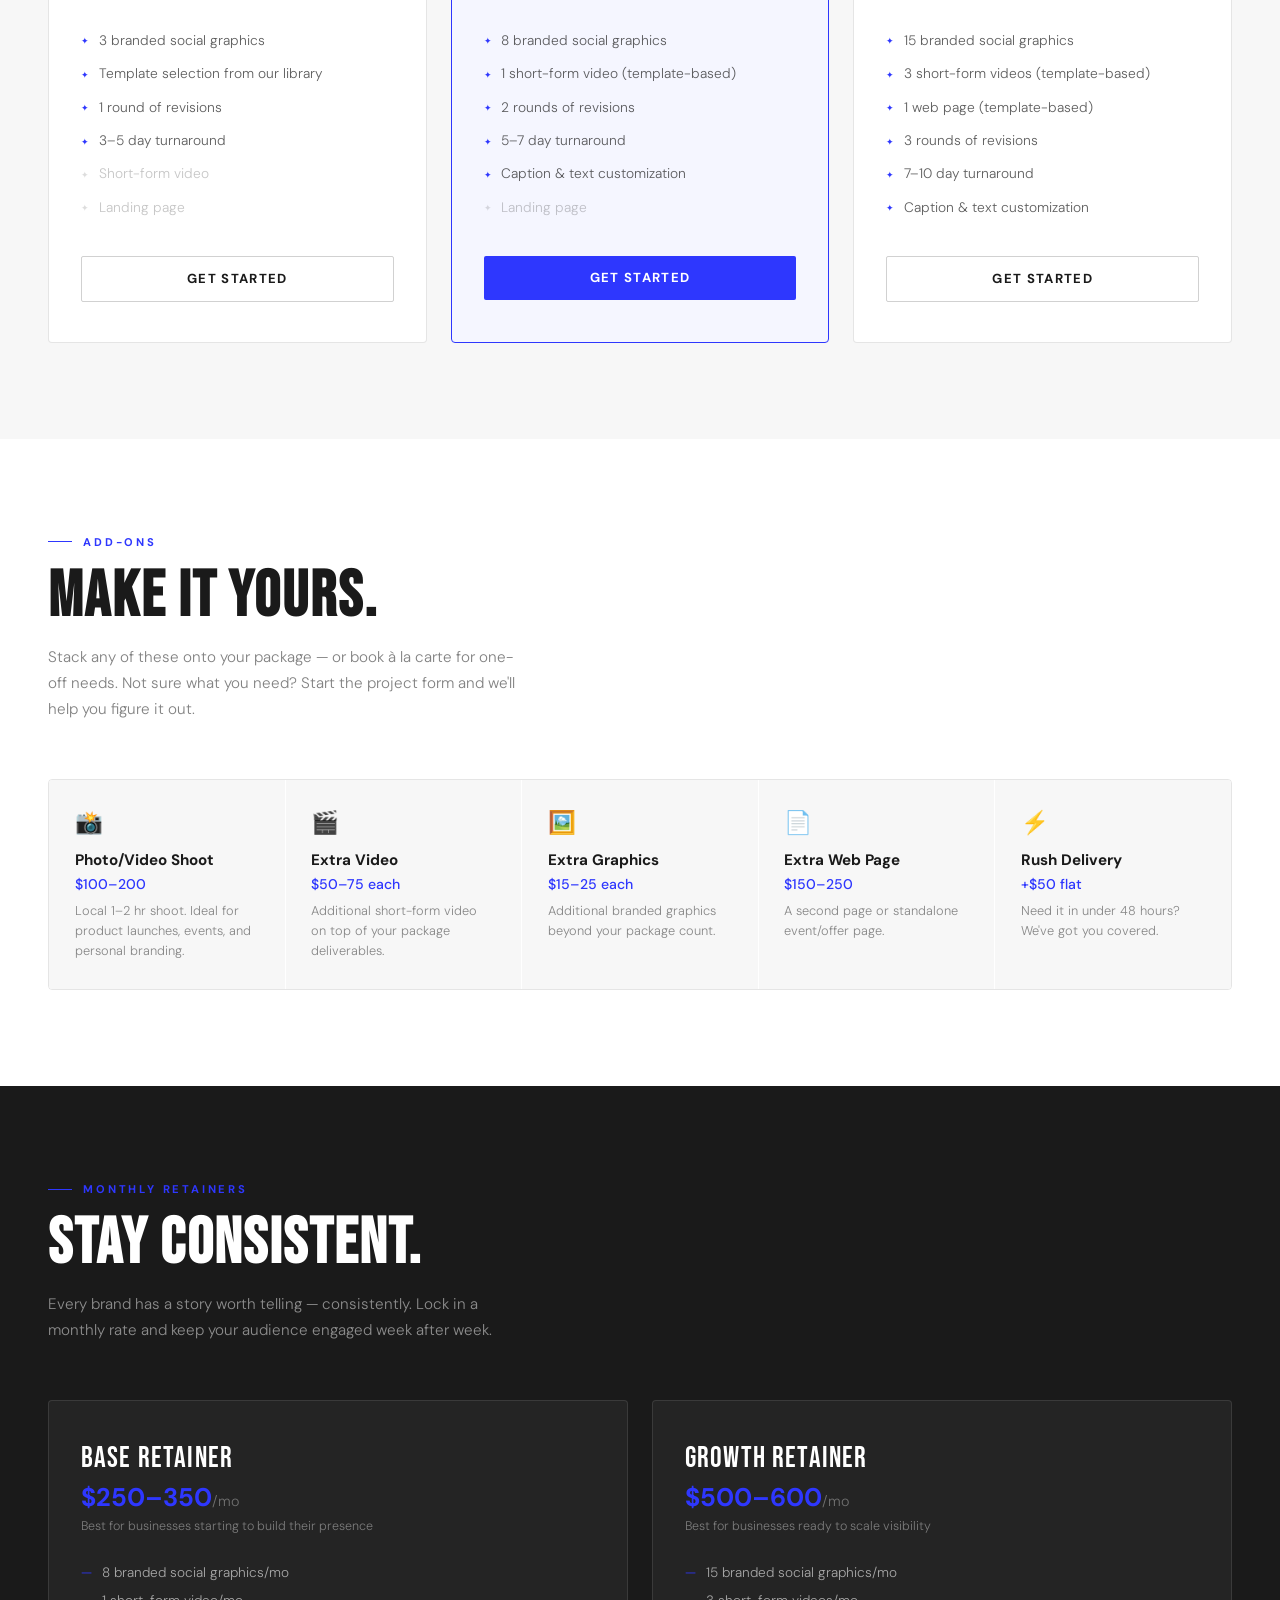
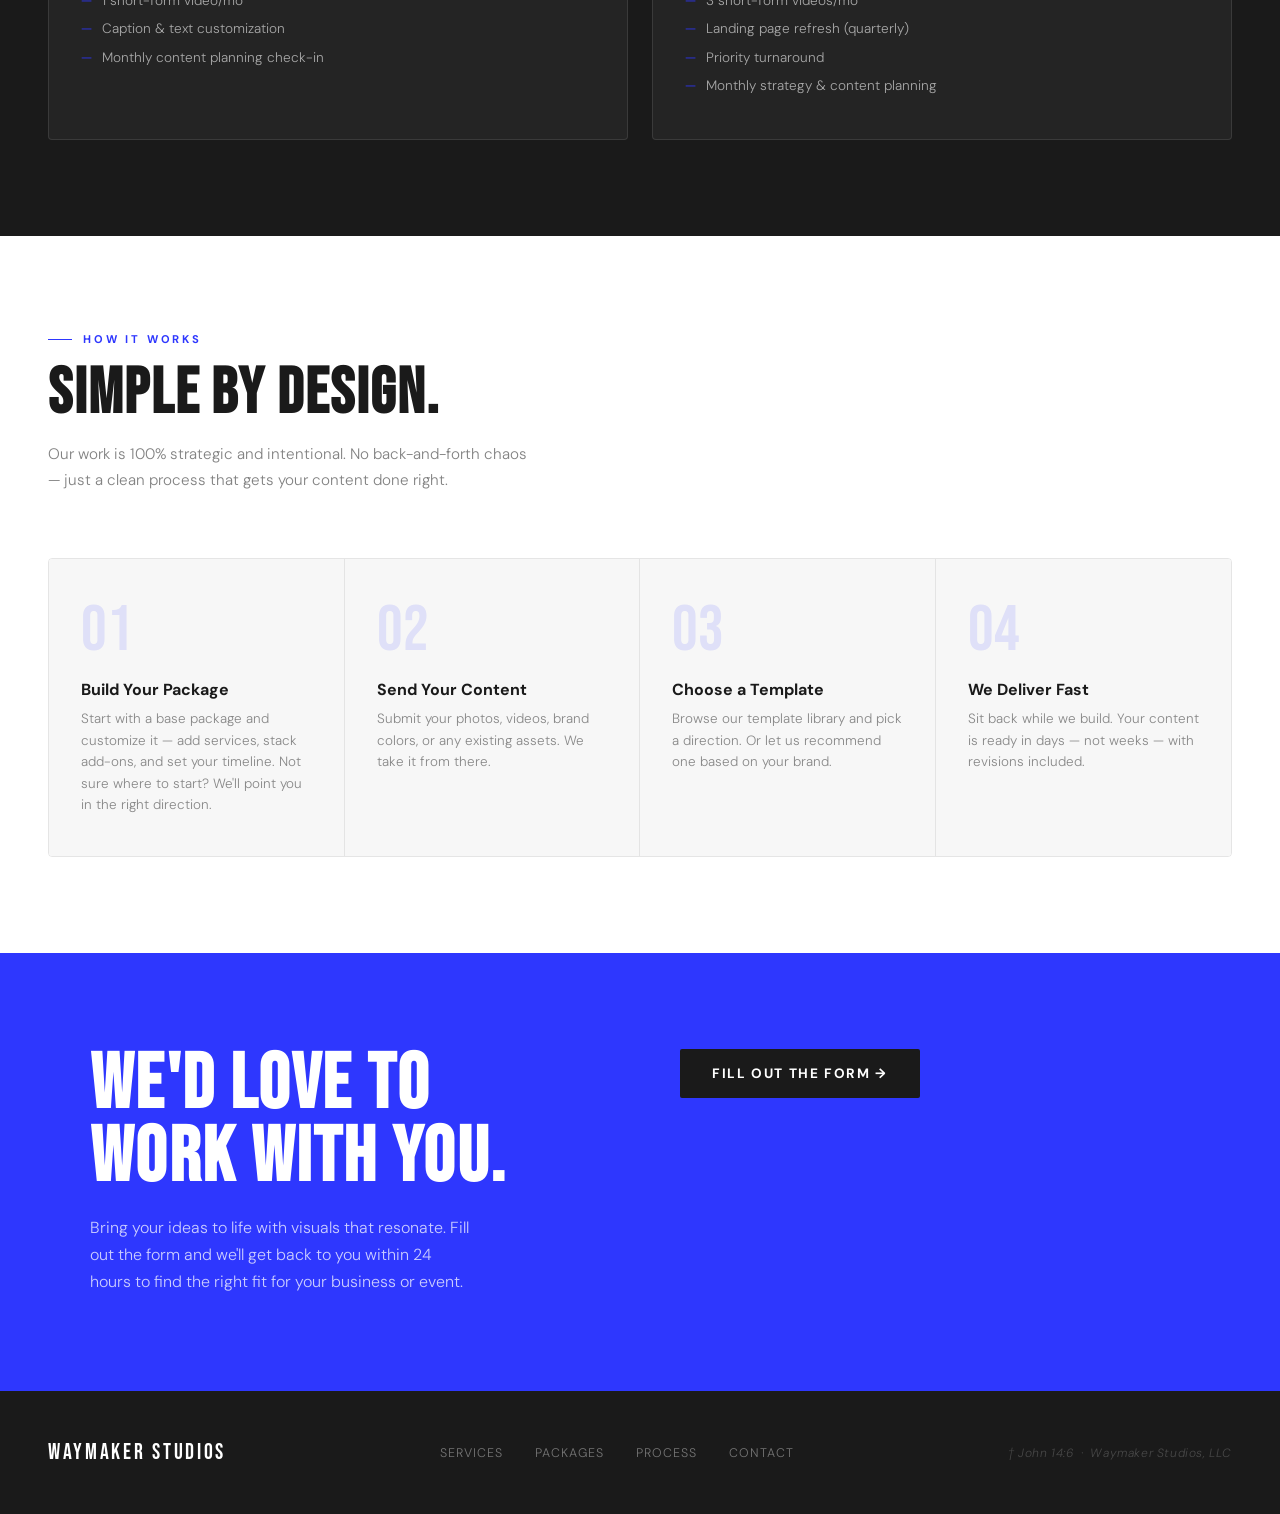
==== commit 4b8eb82b: "Add files via upload" ====
--- a/index.html
+++ b/index.html
@@ -572,11 +572,11 @@
       Content that<br/><span>makes a way.</span>
     </h1>
     <p class="hero-sub">
-      Bring your ideas to life through visuals that resonate. We help small businesses share their story through consistent, strategic content — delivered fast, built to convert.
+      Bring your ideas to life through visuals that resonate. We help small businesses share their story through consistent, strategic content — delivered fast, built to convert. Every package is fully customizable to fit your goals and budget.
     </p>
     <div class="hero-actions">
-      <a href="#packages" class="btn-primary">View Packages</a>
-      <a href="#services" class="btn-outline">What We Do</a>
+      <a href="start.html" class="btn-primary">Get Started — Build Your Package</a>
+      <a href="#services" class="btn-outline">See What We Do</a>
     </div>
   </div>
   <div class="hero-ticker">
@@ -597,7 +597,7 @@
       <span class="service-icon">🎨</span>
       <div class="service-name">Social Graphics</div>
       <p class="service-desc">Scroll-stopping branded graphics that tell your story and move your audience to action. Choose from our template library and we'll handle the rest.</p>
-      <span class="service-tag">Instagram · Facebook · LinkedIn</span>
+      <span class="service-tag">Meta Ads · Event Graphics · Social Posts</span>
     </div>
     <div class="service-card">
       <span class="service-icon">🎬</span>
@@ -609,7 +609,7 @@
       <span class="service-icon">🌐</span>
       <div class="service-name">Web Pages</div>
       <p class="service-desc">A clean, conversion-focused page that shares your story and drives real results — whether it's a business launch, event, or offer. Built from proven templates with your brand applied.</p>
-      <span class="service-tag">Shopify · Squarespace · Lovable</span>
+      <span class="service-tag">Shopify · YouTube Channel · Eventbrite</span>
     </div>
   </div>
 </section>
@@ -648,8 +648,9 @@
 <section class="packages" id="packages">
   <div class="packages-header">
     <div class="section-label">Pricing</div>
-    <h2 class="section-title">Pick Your Package.</h2>
-    <p class="section-sub">Advertising-level quality without the long timeline or price tag. Every package includes a template selection process and fast delivery.</p>
+    <h2 class="section-title">Start With a Package. Customize From There.</h2>
+    <p class="section-sub">These are starting points — not limits. Mix services, add-ons and delivery speed to build exactly what your brand needs. Every package includes a template selection process and fast delivery.</p>
+    <a href="start.html" class="btn-primary" style="margin-top:1.5rem;display:inline-block;">Build My Custom Package →</a>
   </div>
   <div class="packages-grid">
 
@@ -714,8 +715,8 @@
 <!-- ADD-ONS -->
 <section class="addons" id="addons">
   <div class="section-label">Add-Ons</div>
-  <h2 class="section-title">Customize Your Order.</h2>
-  <p class="section-sub">Stack any of these onto your package — or book à la carte for one-off needs.</p>
+  <h2 class="section-title">Make It Yours.</h2>
+  <p class="section-sub">Stack any of these onto your package — or book à la carte for one-off needs. Not sure what you need? Start the project form and we'll help you figure it out.</p>
   <div class="addons-grid">
     <div class="addon-item">
       <span class="addon-emoji">📸</span>
@@ -790,8 +791,8 @@
   <div class="process-steps">
     <div class="process-step">
       <div class="step-num">01</div>
-      <div class="step-title">Pick Your Package</div>
-      <p class="step-desc">Choose the package that fits your goals and budget. Not sure? We'll point you in the right direction.</p>
+      <div class="step-title">Build Your Package</div>
+      <p class="step-desc">Start with a base package and customize it — add services, stack add-ons, and set your timeline. Not sure where to start? We'll point you in the right direction.</p>
     </div>
     <div class="process-step">
       <div class="step-num">02</div>
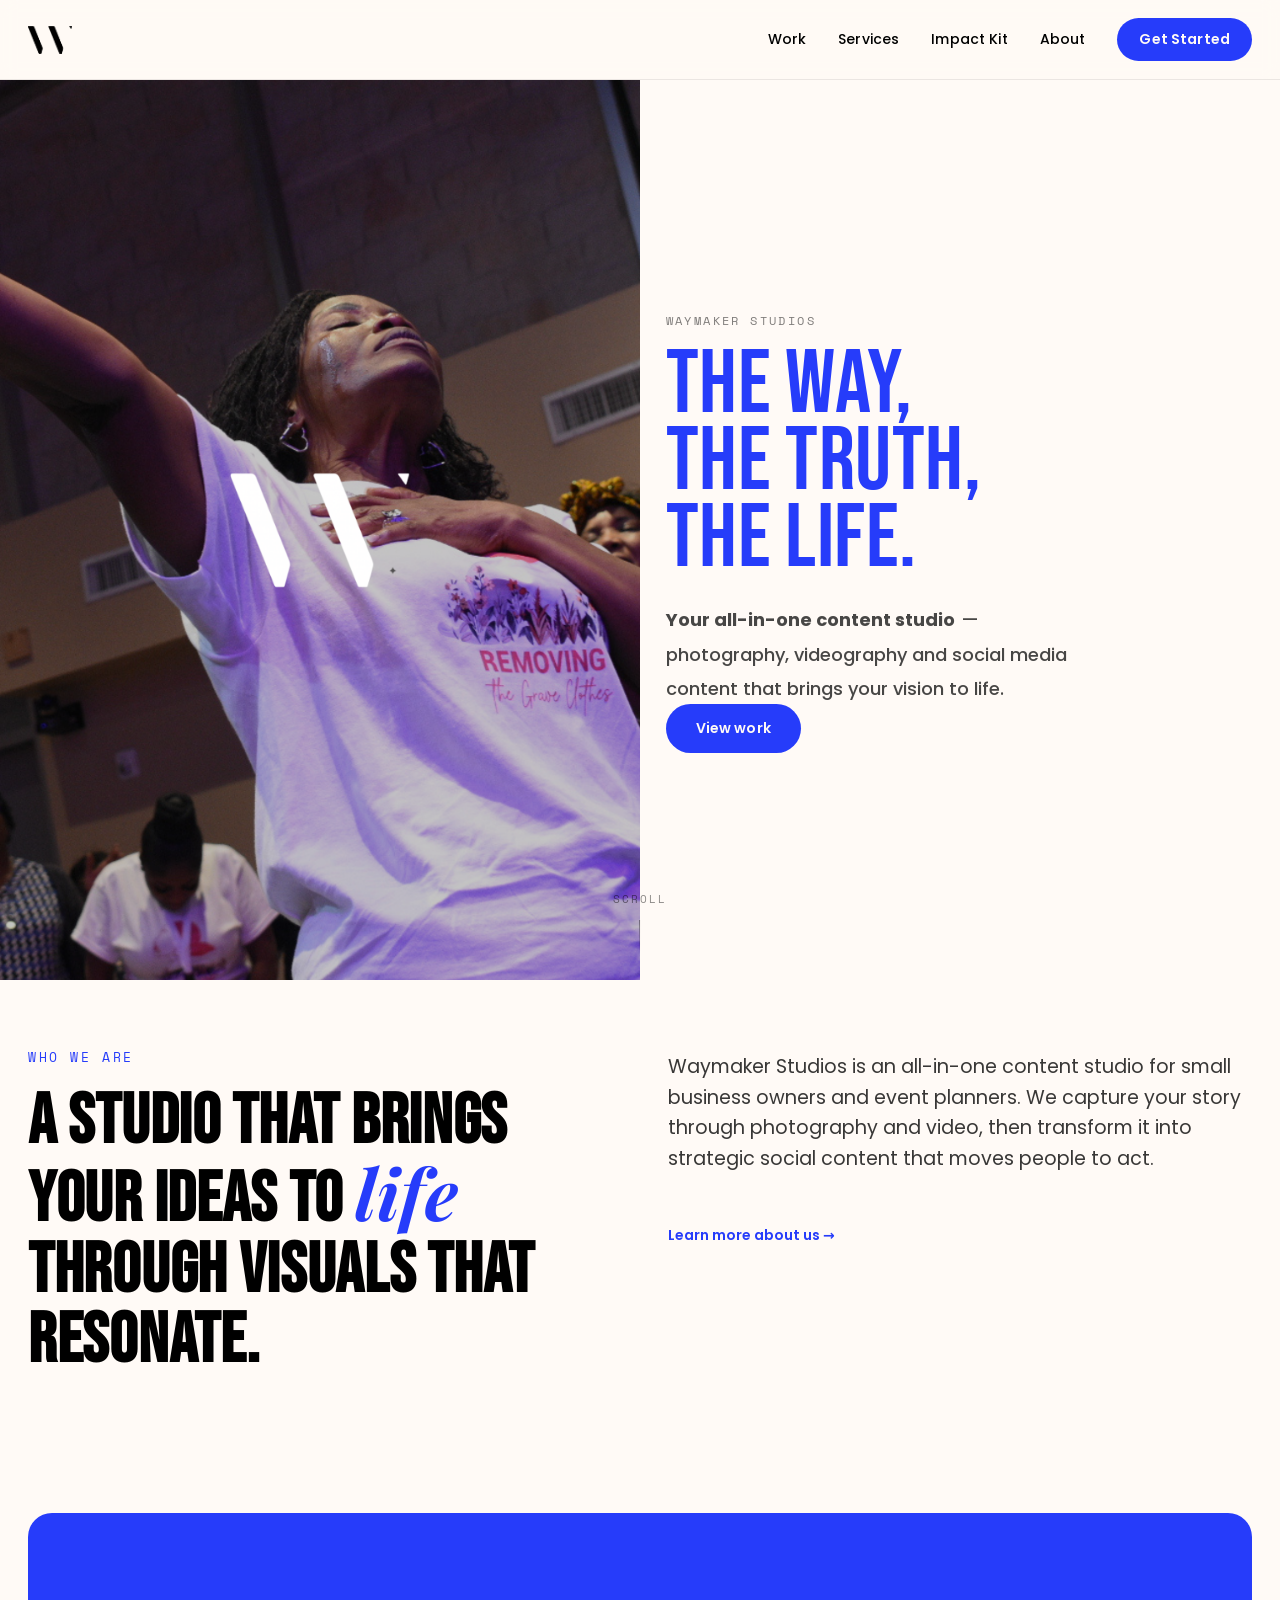
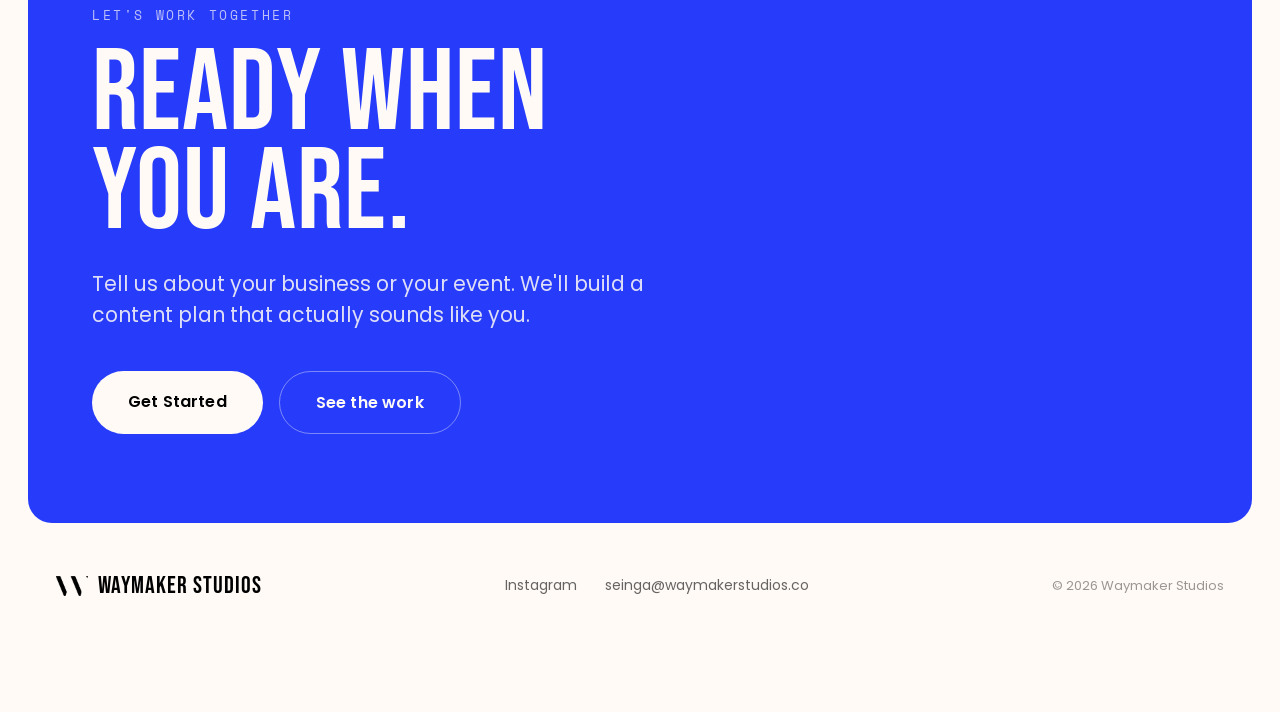
==== commit 370d662b: "Initial commit: Waymaker Studios static site Multi-page marketing site built from Claude Design hand" ====
--- a/index.html
+++ b/index.html
@@ -1,859 +1,107 @@
 <!DOCTYPE html>
 <html lang="en">
 <head>
-<meta charset="UTF-8" />
-<meta name="viewport" content="width=device-width, initial-scale=1.0"/>
-<title>Waymaker Studios — Digital Content Studio</title>
-<meta name="description" content="Waymaker Studios creates scroll-stopping social graphics, short-form video, and landing pages for small businesses and events. Template-powered, AI-assisted, delivered fast."/>
-
-<!-- Open Graph -->
-<meta property="og:title" content="Waymaker Studios — Digital Content Studio"/>
-<meta property="og:description" content="Scroll-stopping social graphics, short-form video, and landing pages for small businesses and events. Delivered fast."/>
-<meta property="og:image" content="https://waymakerstudios.co/og-image.png"/>
-<meta property="og:url" content="https://waymakerstudios.co"/>
-<meta property="og:type" content="website"/>
-
-<!-- Twitter/X Card -->
-<meta name="twitter:card" content="summary_large_image"/>
-<meta name="twitter:title" content="Waymaker Studios — Digital Content Studio"/>
-<meta name="twitter:description" content="Scroll-stopping social graphics, short-form video, and landing pages for small businesses and events."/>
-<meta name="twitter:image" content="https://waymakerstudios.co/og-image.png"/>
-<link href="https://fonts.googleapis.com/css2?family=Bebas+Neue&family=DM+Sans:ital,wght@0,300;0,400;0,500;0,700;1,300&display=swap" rel="stylesheet"/>
-<style>
-  :root {
-    --black: #1a1a1a;
-    --white: #ffffff;
-    --cream: #f7f7f7;
-    --gold: #2e37fe;
-    --gold-light: #5560ff;
-    --muted: #888888;
-    --card-bg: #f7f7f7;
-    --border: rgba(46,55,254,0.18);
-  }
-
-  * { margin: 0; padding: 0; box-sizing: border-box; }
-
-  html { scroll-behavior: smooth; }
-
-  body {
-    background: var(--white);
-    color: var(--black);
-    font-family: 'DM Sans', sans-serif;
-    font-weight: 300;
-    overflow-x: hidden;
-  }
-
-  /* NAV */
-  nav {
-    position: fixed; top: 0; width: 100%; z-index: 100;
-    display: flex; justify-content: space-between; align-items: center;
-    padding: 1.4rem 3rem;
-    background: rgba(255,255,255,0.95);
-    backdrop-filter: blur(12px);
-    border-bottom: 1px solid rgba(0,0,0,0.08);
-    transition: none;
-  }
-  .nav-logo { text-decoration: none; display: flex; align-items: center; }
-  .nav-logo img { height: 36px; width: auto; }
-  .logo-light { display: none; }
-  .logo-dark { display: block; }
-  .hero-nav .logo-light { display: block; }
-  .hero-nav .logo-dark { display: none; }
-  .nav-links { display: flex; gap: 2.5rem; align-items: center; }
-  .nav-links a {
-    color: var(--black); text-decoration: none;
-    font-size: 0.82rem; font-weight: 500; letter-spacing: 0.08em;
-    text-transform: uppercase; opacity: 0.6;
-    transition: opacity 0.2s, color 0.2s;
-  }
-  .nav-links a:hover { opacity: 1; color: var(--gold); }
-  .nav-cta {
-    background: var(--gold) !important; color: var(--white) !important;
-    padding: 0.6rem 1.4rem; border-radius: 2px;
-    opacity: 1 !important; font-weight: 700 !important;
-    transition: background 0.2s !important;
-  }
-  .nav-cta:hover { background: var(--gold-light) !important; }
-
-  /* HERO */
-  .hero {
-    min-height: 100vh;
-    display: flex; flex-direction: column; justify-content: center;
-    padding: 8rem 3rem 4rem;
-    position: relative; overflow: hidden;
-    background: #000000;
-  }
-  .hero-bg {
-    position: absolute; inset: 0; z-index: 0;
-    background: radial-gradient(ellipse 80% 40% at 50% 110%, rgba(46,55,254,0.18) 0%, transparent 70%);
-  }
-  .hero-grain {
-    position: absolute; inset: 0; z-index: 1; opacity: 0.02;
-    background-image: url("data:image/svg+xml,%3Csvg viewBox='0 0 256 256' xmlns='http://www.w3.org/2000/svg'%3E%3Cfilter id='noise'%3E%3CfeTurbulence type='fractalNoise' baseFrequency='0.9' numOctaves='4' stitchTiles='stitch'/%3E%3C/filter%3E%3Crect width='100%25' height='100%25' filter='url(%23noise)'/%3E%3C/svg%3E");
-    background-repeat: repeat; background-size: 200px;
-  }
-  .hero-inner { position: relative; z-index: 2; max-width: 1100px; }
-  .hero-eyebrow {
-    font-size: 0.75rem; font-weight: 500; letter-spacing: 0.2em;
-    text-transform: uppercase; color: rgba(255,255,255,0.5);
-    margin-bottom: 1.2rem;
-    display: flex; align-items: center; gap: 0.8rem;
-  }
-  .hero-eyebrow::before { display: none; }
-  .hero-headline {
-    font-family: 'Bebas Neue', sans-serif;
-    font-size: clamp(3.2rem, 11.5vw, 140px);
-    line-height: 0.95;
-    letter-spacing: 0.02em;
-    margin-bottom: 2rem;
-    color: var(--white);
-    word-break: break-word;
-  }
-  .hero-headline span { color: var(--gold); }
-  .hero-sub {
-    max-width: 560px;
-    font-size: 1.05rem; line-height: 1.7;
-    color: rgba(255,255,255,0.6);
-    margin-bottom: 2.8rem;
-  }
-  .hero-actions { display: flex; gap: 1rem; flex-wrap: wrap; }
-  .btn-primary {
-    background: var(--gold); color: var(--white);
-    padding: 0.9rem 2rem; font-size: 0.85rem;
-    font-weight: 700; letter-spacing: 0.1em; text-transform: uppercase;
-    text-decoration: none; border-radius: 2px;
-    transition: background 0.2s, transform 0.2s;
-    display: inline-block;
-  }
-  .btn-primary:hover { background: var(--gold-light); transform: translateY(-2px); }
-  .btn-outline {
-    border: 1px solid rgba(255,255,255,0.3); color: var(--white);
-    padding: 0.9rem 2rem; font-size: 0.85rem;
-    font-weight: 500; letter-spacing: 0.1em; text-transform: uppercase;
-    text-decoration: none; border-radius: 2px;
-    transition: border-color 0.2s, transform 0.2s;
-    display: inline-block;
-  }
-  .btn-outline:hover { border-color: var(--gold); color: var(--gold); transform: translateY(-2px); }
-
-  .hero-ticker {
-    position: absolute; bottom: 0; left: 0; right: 0; z-index: 2;
-    border-top: 1px solid rgba(255,255,255,0.08);
-    overflow: hidden; padding: 0.9rem 0;
-    background: rgba(0,0,0,0.3);
-  }
-  .ticker-track {
-    display: flex; gap: 3rem; width: max-content;
-    animation: ticker 22s linear infinite;
-    font-family: 'Bebas Neue', sans-serif;
-    font-size: 0.9rem; letter-spacing: 0.15em; color: rgba(255,255,255,0.3);
-  }
-  .ticker-track span { color: var(--gold); margin-right: 0.5rem; }
-  @keyframes ticker { from { transform: translateX(0); } to { transform: translateX(-50%); } }
-
-  /* SECTION BASE */
-  section { padding: 6rem 3rem; }
-  .section-label {
-    font-size: 0.7rem; font-weight: 700; letter-spacing: 0.25em;
-    text-transform: uppercase; color: var(--gold);
-    margin-bottom: 1rem; display: flex; align-items: center; gap: 0.7rem;
-  }
-  .section-label::before {
-    content: ''; width: 1.5rem; height: 1px; background: var(--gold);
-  }
-  .section-title {
-    font-family: 'Bebas Neue', sans-serif;
-    font-size: clamp(2.5rem, 5vw, 4.2rem);
-    line-height: 1; letter-spacing: 0.03em;
-    margin-bottom: 1rem;
-  }
-  .section-sub {
-    font-size: 0.95rem; color: rgba(26,26,26,0.55);
-    line-height: 1.7; max-width: 480px;
-  }
-
-  /* SERVICES */
-  .services { background: var(--white); }
-  .services-grid {
-    display: grid; grid-template-columns: repeat(auto-fit, minmax(280px, 1fr));
-    gap: 1.5px; margin-top: 4rem;
-    border: 1px solid rgba(0,0,0,0.1); border-radius: 4px; overflow: hidden;
-  }
-  .service-card {
-    background: var(--cream);
-    padding: 2.5rem 2rem;
-    transition: background 0.3s;
-    position: relative;
-  }
-  .service-card:hover { background: #efefef; }
-  .service-icon {
-    font-size: 1.8rem; margin-bottom: 1.2rem;
-    display: block;
-  }
-  .service-name {
-    font-family: 'Bebas Neue', sans-serif;
-    font-size: 1.6rem; letter-spacing: 0.05em;
-    color: var(--black); margin-bottom: 0.7rem;
-  }
-  .service-desc {
-    font-size: 0.88rem; color: rgba(26,26,26,0.55);
-    line-height: 1.65; margin-bottom: 1.5rem;
-  }
-  .service-tag {
-    font-size: 0.7rem; font-weight: 700; letter-spacing: 0.15em;
-    text-transform: uppercase; color: var(--gold);
-    background: rgba(46,55,254,0.08);
-    padding: 0.3rem 0.7rem; border-radius: 2px; display: inline-block;
-  }
-
-  /* WORK */
-  .work { background: var(--cream); }
-  .work-grid { margin-top: 3.5rem; display: grid; grid-template-columns: repeat(auto-fill, minmax(320px, 1fr)); gap: 1.5rem; }
-  .work-card {
-    background: var(--white); border-radius: 4px;
-    border: 1px solid rgba(0,0,0,0.08);
-    text-decoration: none; color: var(--black);
-    display: flex; flex-direction: row;
-    overflow: hidden; transition: transform 0.3s, border-color 0.3s;
-  }
-  .work-card:hover { transform: translateY(-4px); border-color: rgba(46,55,254,0.4); }
-  .work-card-img-wrap {
-    position: relative; flex-shrink: 0;
-    width: 180px; overflow: hidden;
-  }
-  .work-card-img {
-    width: 100%; height: 100%; object-fit: cover; display: block;
-    transition: transform 0.4s;
-  }
-  .work-card:hover .work-card-img { transform: scale(1.04); }
-  .work-card-overlay {
-    position: absolute; inset: 0;
-    background: rgba(46,55,254,0.75);
-    display: flex; align-items: center; justify-content: center;
-    opacity: 0; transition: opacity 0.3s;
-  }
-  .work-card:hover .work-card-overlay { opacity: 1; }
-  .work-card-cta {
-    font-size: 0.78rem; font-weight: 700; letter-spacing: 0.12em;
-    text-transform: uppercase; color: var(--white);
-  }
-  .work-card-body { padding: 1.8rem; display: flex; flex-direction: column; gap: 0.8rem; }
-  .work-card-tags { display: flex; flex-wrap: wrap; gap: 0.4rem; }
-  .work-tag {
-    font-size: 0.66rem; font-weight: 700; letter-spacing: 0.12em;
-    text-transform: uppercase; color: var(--gold);
-    background: rgba(46,55,254,0.08);
-    padding: 0.25rem 0.6rem; border-radius: 2px;
-  }
-  .work-card-title {
-    font-family: 'Bebas Neue', sans-serif;
-    font-size: 1.3rem; letter-spacing: 0.03em;
-    line-height: 1.1; color: var(--black);
-  }
-  .work-card-desc {
-    font-size: 0.83rem; color: rgba(26,26,26,0.55);
-    line-height: 1.65;
-  }
-  @media (max-width: 768px) {
-    .work-card { flex-direction: column; }
-    .work-card-img-wrap { width: 100%; height: 200px; }
-  }
-
-  /* PACKAGES */
-  .packages { background: var(--cream); }
-  .packages-header {
-    display: flex; flex-direction: column;
-    gap: 0.5rem; margin-bottom: 4rem;
-  }
-  .packages-grid {
-    display: grid; grid-template-columns: repeat(auto-fit, minmax(280px, 1fr));
-    gap: 1.5rem;
-  }
-  .pkg-card {
-    border: 1px solid rgba(0,0,0,0.1);
-    border-radius: 4px; padding: 2.5rem 2rem;
-    background: var(--white);
-    position: relative; overflow: hidden;
-    transition: transform 0.3s, border-color 0.3s;
-  }
-  .pkg-card:hover { transform: translateY(-4px); border-color: rgba(46,55,254,0.5); }
-  .pkg-card.featured {
-    border-color: var(--gold);
-    background: #f5f6ff;
-  }
-  .pkg-badge {
-    position: absolute; top: 1.2rem; right: 1.2rem;
-    font-size: 0.65rem; font-weight: 700; letter-spacing: 0.15em;
-    text-transform: uppercase; background: var(--gold);
-    color: var(--white); padding: 0.25rem 0.6rem; border-radius: 2px;
-  }
-  .pkg-tier {
-    font-size: 0.7rem; font-weight: 700; letter-spacing: 0.2em;
-    text-transform: uppercase; color: var(--gold); margin-bottom: 0.6rem;
-  }
-  .pkg-name {
-    font-family: 'Bebas Neue', sans-serif;
-    font-size: 2.2rem; letter-spacing: 0.04em; margin-bottom: 0.4rem;
-    color: var(--black);
-  }
-  .pkg-price {
-    font-size: 2.4rem; font-weight: 700; color: var(--black);
-    margin-bottom: 0.3rem;
-  }
-  .pkg-price sup { font-size: 1rem; vertical-align: super; font-weight: 300; }
-  .pkg-price-note {
-    font-size: 0.78rem; color: var(--muted); margin-bottom: 1.8rem;
-  }
-  .pkg-divider {
-    height: 1px; background: rgba(0,0,0,0.08); margin-bottom: 1.5rem;
-  }
-  .pkg-features { list-style: none; margin-bottom: 2rem; }
-  .pkg-features li {
-    font-size: 0.86rem; color: rgba(26,26,26,0.7);
-    padding: 0.4rem 0;
-    display: flex; align-items: flex-start; gap: 0.6rem; line-height: 1.5;
-  }
-  .pkg-features li::before {
-    content: '✦'; color: var(--gold); font-size: 0.55rem;
-    margin-top: 0.35rem; flex-shrink: 0;
-  }
-  .pkg-features li.muted { color: rgba(26,26,26,0.25); }
-  .pkg-features li.muted::before { color: rgba(26,26,26,0.15); }
-  .pkg-cta {
-    display: block; text-align: center; text-decoration: none;
-    padding: 0.85rem; font-size: 0.82rem; font-weight: 700;
-    letter-spacing: 0.1em; text-transform: uppercase;
-    border-radius: 2px; transition: all 0.2s;
-  }
-  .pkg-cta-outline {
-    border: 1px solid rgba(26,26,26,0.2); color: var(--black);
-  }
-  .pkg-cta-outline:hover { border-color: var(--gold); color: var(--gold); }
-  .pkg-cta-filled {
-    background: var(--gold); color: var(--white);
-  }
-  .pkg-cta-filled:hover { background: var(--gold-light); }
-
-  /* ADDONS */
-  .addons { background: var(--white); }
-  .addons-grid {
-    display: grid; grid-template-columns: repeat(auto-fit, minmax(220px, 1fr));
-    gap: 1px; margin-top: 3.5rem;
-    border: 1px solid rgba(0,0,0,0.1); border-radius: 4px; overflow: hidden;
-  }
-  .addon-item {
-    background: var(--cream); padding: 1.8rem 1.6rem;
-    transition: background 0.2s;
-  }
-  .addon-item:hover { background: #efefef; }
-  .addon-emoji { font-size: 1.4rem; margin-bottom: 0.8rem; display: block; }
-  .addon-name { font-weight: 700; font-size: 0.95rem; margin-bottom: 0.3rem; color: var(--black); }
-  .addon-price { color: var(--gold); font-size: 0.88rem; font-weight: 500; margin-bottom: 0.5rem; }
-  .addon-desc { font-size: 0.8rem; color: var(--muted); line-height: 1.55; }
-
-  /* RETAINER */
-  .retainer { background: var(--black); }
-  .retainer .section-label { color: var(--gold); }
-  .retainer .section-label::before { background: var(--gold); }
-  .retainer .section-title { color: var(--white); }
-  .retainer .section-sub { color: rgba(255,255,255,0.5); }
-  .retainer-grid {
-    display: grid; grid-template-columns: 1fr 1fr;
-    gap: 1.5rem; margin-top: 3.5rem;
-  }
-  .retainer-card {
-    border: 1px solid rgba(255,255,255,0.1); border-radius: 4px;
-    padding: 2.5rem 2rem; background: #242424;
-    transition: border-color 0.2s;
-  }
-  .retainer-card:hover { border-color: rgba(46,55,254,0.5); }
-  .retainer-name {
-    font-family: 'Bebas Neue', sans-serif;
-    font-size: 1.8rem; letter-spacing: 0.04em; margin-bottom: 0.3rem; color: var(--white);
-  }
-  .retainer-price { font-size: 1.6rem; font-weight: 700; color: var(--gold); margin-bottom: 0.3rem; }
-  .retainer-cadence { font-size: 0.78rem; color: rgba(255,255,255,0.4); margin-bottom: 1.5rem; }
-  .retainer-features { list-style: none; }
-  .retainer-features li {
-    font-size: 0.85rem; color: rgba(255,255,255,0.6);
-    padding: 0.35rem 0; display: flex; gap: 0.6rem; align-items: flex-start;
-  }
-  .retainer-features li::before { content: '—'; color: var(--gold); flex-shrink: 0; }
-
-  /* PROCESS */
-  .process { background: var(--white); }
-  .process-steps {
-    display: grid; grid-template-columns: repeat(auto-fit, minmax(220px, 1fr));
-    gap: 0; margin-top: 4rem;
-    border: 1px solid rgba(0,0,0,0.1); border-radius: 4px; overflow: hidden;
-  }
-  .process-step {
-    background: var(--cream); padding: 2.5rem 2rem;
-    border-right: 1px solid rgba(0,0,0,0.08);
-    position: relative;
-  }
-  .process-step:last-child { border-right: none; }
-  .step-num {
-    font-family: 'Bebas Neue', sans-serif;
-    font-size: 4rem; color: rgba(46,55,254,0.12); line-height: 1;
-    margin-bottom: 1rem;
-  }
-  .step-title { font-weight: 700; font-size: 1rem; margin-bottom: 0.5rem; color: var(--black); }
-  .step-desc { font-size: 0.84rem; color: var(--muted); line-height: 1.6; }
-
-  /* CTA BANNER */
-  .cta-banner {
-    background: var(--gold);
-    padding: 5rem 3rem; text-align: center;
-  }
-  .cta-banner h2 {
-    font-family: 'Bebas Neue', sans-serif;
-    font-size: clamp(3rem, 7vw, 6rem);
-    color: var(--white); line-height: 0.95; letter-spacing: 0.03em;
-    margin-bottom: 1.2rem;
-  }
-  .cta-banner p {
-    font-size: 1rem; color: rgba(255,255,255,0.75);
-    max-width: 480px; margin: 0 auto 2.5rem; line-height: 1.6;
-  }
-  .btn-dark {
-    background: var(--black); color: var(--white);
-    padding: 1rem 2.4rem; font-size: 0.88rem;
-    font-weight: 700; letter-spacing: 0.12em; text-transform: uppercase;
-    text-decoration: none; border-radius: 2px;
-    display: inline-block; transition: transform 0.2s, opacity 0.2s;
-  }
-  .btn-dark:hover { transform: translateY(-2px); opacity: 0.85; }
-
-  /* CONTACT FORM */
-  .contact { background: var(--gold); padding: 6rem 3rem; }
-  .contact-inner {
-    display: grid; grid-template-columns: 1fr 1fr;
-    gap: 5rem; max-width: 1100px; margin: 0 auto;
-    align-items: start;
-  }
-  .contact-left h2 {
-    font-family: 'Bebas Neue', sans-serif;
-    font-size: clamp(3rem, 6vw, 5.5rem);
-    color: var(--white); line-height: 0.95;
-    letter-spacing: 0.03em; margin-bottom: 1.2rem;
-  }
-  .contact-left p {
-    font-size: 1rem; color: rgba(255,255,255,0.75);
-    line-height: 1.7; max-width: 380px;
-  }
-  .contact-form { display: flex; flex-direction: column; gap: 1rem; }
-  .form-row { display: grid; grid-template-columns: 1fr 1fr; gap: 1rem; }
-  .form-group { display: flex; flex-direction: column; gap: 0.4rem; }
-  .form-group label {
-    font-size: 0.7rem; font-weight: 700; letter-spacing: 0.15em;
-    text-transform: uppercase; color: rgba(255,255,255,0.85);
-  }
-  .form-group input,
-  .form-group select,
-  .form-group textarea {
-    background: rgba(255,255,255,0.15);
-    border: 1px solid rgba(255,255,255,0.3);
-    border-radius: 2px; padding: 0.85rem 1rem;
-    color: var(--white); font-family: 'DM Sans', sans-serif;
-    font-size: 0.9rem; font-weight: 300;
-    transition: border-color 0.2s, background 0.2s;
-    outline: none; width: 100%;
-  }
-  .form-group input::placeholder,
-  .form-group textarea::placeholder {
-    color: rgba(255,255,255,0.45);
-  }
-  .form-group select option { background: #2e37fe; color: var(--white); }
-  .form-group input:focus,
-  .form-group select:focus,
-  .form-group textarea:focus {
-    border-color: rgba(255,255,255,0.8);
-    background: rgba(255,255,255,0.22);
-  }
-  .form-group textarea { resize: vertical; min-height: 110px; }
-  .form-submit {
-    background: var(--black); color: var(--white);
-    border: none; padding: 1rem 2rem;
-    font-family: 'DM Sans', sans-serif;
-    font-size: 0.85rem; font-weight: 700;
-    letter-spacing: 0.12em; text-transform: uppercase;
-    border-radius: 2px; cursor: pointer;
-    transition: transform 0.2s, opacity 0.2s;
-    align-self: flex-start;
-  }
-  .form-submit:hover { transform: translateY(-2px); opacity: 0.85; }
-  .form-success {
-    display: none; background: rgba(255,255,255,0.15);
-    border: 1px solid rgba(255,255,255,0.4);
-    border-radius: 2px; padding: 1.2rem 1.5rem;
-    color: var(--white); font-size: 0.9rem; line-height: 1.6;
-  }
-  @media (max-width: 768px) {
-    .contact-inner { grid-template-columns: 1fr; gap: 3rem; }
-    .form-row { grid-template-columns: 1fr; }
-  }
-
-  /* FOOTER */
-  footer {
-    background: var(--black); padding: 3rem;
-    display: flex; justify-content: space-between; align-items: center;
-    flex-wrap: wrap; gap: 1.5rem;
-  }
-  .footer-logo {
-    font-family: 'Bebas Neue', sans-serif;
-    font-size: 1.4rem; letter-spacing: 0.12em; color: var(--white);
-    text-decoration: none;
-  }
-  .footer-links { display: flex; gap: 2rem; }
-  .footer-links a {
-    font-size: 0.78rem; color: rgba(255,255,255,0.4); text-decoration: none;
-    letter-spacing: 0.08em; text-transform: uppercase;
-    transition: color 0.2s;
-  }
-  .footer-links a:hover { color: var(--gold); }
-  .footer-verse {
-    font-size: 0.75rem; color: rgba(255,255,255,0.2);
-    font-style: italic; letter-spacing: 0.05em;
-  }
-
-  /* RESPONSIVE */
-  @media (max-width: 768px) {
-    nav { padding: 1.2rem 1.5rem; }
-    .nav-links { gap: 1.2rem; }
-    .nav-links a:not(.nav-cta) { display: none; }
-    section { padding: 4rem 1.5rem; }
-    .hero { padding: 8rem 1.5rem 4rem; }
-    .retainer-grid { grid-template-columns: 1fr; }
-    .packages-header { flex-direction: column; }
-    footer { flex-direction: column; align-items: flex-start; }
-    .hero-actions { flex-direction: column; }
-    .btn-primary, .btn-outline {
-      width: 100%; text-align: center;
-      padding: 1.1rem 2rem; font-size: 1rem;
-    }
-  }
-
-  /* ANIMATIONS */
-  @keyframes fadeUp {
-    from { opacity: 0; transform: translateY(24px); }
-    to { opacity: 1; transform: translateY(0); }
-  }
-  .hero-eyebrow { animation: fadeUp 0.6s ease 0.1s both; }
-  .hero-headline { animation: fadeUp 0.7s ease 0.25s both; }
-  .hero-sub { animation: fadeUp 0.7s ease 0.4s both; }
-  .hero-actions { animation: fadeUp 0.7s ease 0.55s both; }
-  .nav-links a { color: var(--black); }
-  .logo-light { display: none; }
-  .logo-dark { display: block; }
-</style>
+<meta charset="utf-8">
+<meta name="viewport" content="width=device-width, initial-scale=1">
+<title>Waymaker Studios — The way, the truth, the life.</title>
+<meta name="description" content="Waymaker Studios is an all-in-one content studio for small business owners and event planners — photography, videography and social media content that brings your vision to life.">
+<link rel="preconnect" href="https://fonts.googleapis.com">
+<link rel="preconnect" href="https://fonts.gstatic.com" crossorigin>
+<link href="https://fonts.googleapis.com/css2?family=Bebas+Neue&family=Caveat:wght@500;600&family=Playfair+Display:ital,wght@0,500;1,500;1,600&family=Poppins:ital,wght@0,300;0,400;0,500;0,600;0,700;1,400;1,500&family=Space+Mono:ital,wght@0,400;0,700&display=swap" rel="stylesheet">
+<link rel="stylesheet" href="assets/css/style.css">
 </head>
 <body>
 
-<!-- NAV -->
-<nav>
-  <a class="nav-logo" href="#"><img src="[data-uri]" alt="Waymaker Studios" class="logo-dark" /><img src="[data-uri]" alt="Waymaker Studios" class="logo-light" /></a>
-  <div class="nav-links">
-    <a href="#services">Services</a>
-    <a href="#work">Our Work</a>
-    <a href="#packages">Packages</a>
-    <a href="#process">How It Works</a>
+<header class="site-header">
+  <nav class="site-nav">
+    <a href="index.html" class="nav-logo">
+      <img src="assets/images/waymaker-logo.png" alt="Waymaker Studios">
+    </a>
+    <div class="nav-links">
+      <a href="work.html" class="nav-link">Work</a>
+      <a href="services.html" class="nav-link">Services</a>
+      <a href="impact-kit.html" class="nav-link">Impact Kit</a>
+      <a href="about.html" class="nav-link">About</a>
+      <a href="start.html" class="nav-cta">Get Started</a>
+    </div>
+    <button class="nav-hamburger" aria-label="Menu" aria-expanded="false">
+      <span class="bars">
+        <span class="bar bar-1"></span>
+        <span class="bar bar-2"></span>
+        <span class="bar bar-3"></span>
+      </span>
+    </button>
+  </nav>
+  <div class="mobile-menu">
+    <a href="work.html" class="nav-link">Work</a>
+    <a href="services.html" class="nav-link">Services</a>
+    <a href="impact-kit.html" class="nav-link">Impact Kit</a>
+    <a href="about.html" class="nav-link">About</a>
     <a href="start.html" class="nav-cta">Get Started</a>
   </div>
-</nav>
+</header>
 
-<!-- HERO -->
 <section class="hero">
-  <div class="hero-bg"></div>
-  <div class="hero-grain"></div>
-  <div class="hero-inner">
-    <div class="hero-eyebrow">Waymaker Studios</div>
-    <h1 class="hero-headline">
-      Content that<br/><span>makes a way.</span>
-    </h1>
-    <p class="hero-sub">
-      Bring your ideas to life through visuals that resonate. We help small businesses share their story through consistent, strategic content — delivered fast, built to convert. Every package is fully customizable to fit your goals and budget.
-    </p>
-    <div class="hero-actions">
-      <a href="start.html" class="btn-primary">Get Started — Build Your Package</a>
-      <a href="#services" class="btn-outline">See What We Do</a>
+  <div class="hero-media">
+    <video src="assets/images/hero-5.mp4" poster="assets/images/hero-1.png" autoplay muted loop playsinline></video>
+  </div>
+  <div class="hero-textcol">
+    <div class="hero-rise">
+      <span class="hero-kicker">Waymaker Studios</span>
+    </div>
+    <div class="hero-rise">
+      <h1 class="hero-h1">The way,<br>the truth,<br>the life.</h1>
+    </div>
+    <div class="hero-rise">
+      <p class="hero-p"><b>Your all-in-one content studio</b> <span>— photography, videography and social media content that brings your vision to life.</span></p>
+    </div>
+    <div class="hero-rise">
+      <a href="work.html" class="btn">View work</a>
     </div>
   </div>
-  <div class="hero-ticker">
-    <div class="ticker-track">
-      <span>✦</span> Social Graphics &nbsp;&nbsp;<span>✦</span> Short-Form Video &nbsp;&nbsp;<span>✦</span> Web Pages &nbsp;&nbsp;<span>✦</span> Brand Identity &nbsp;&nbsp;<span>✦</span> Event Content &nbsp;&nbsp;<span>✦</span> AI-Powered Speed &nbsp;&nbsp;
-      <span>✦</span> Social Graphics &nbsp;&nbsp;<span>✦</span> Short-Form Video &nbsp;&nbsp;<span>✦</span> Web Pages &nbsp;&nbsp;<span>✦</span> Brand Identity &nbsp;&nbsp;<span>✦</span> Event Content &nbsp;&nbsp;<span>✦</span> AI-Powered Speed &nbsp;&nbsp;
+  <div class="hero-cue">
+    <span>Scroll</span>
+    <span class="hero-cue-line"></span>
+  </div>
+</section>
+
+<section class="about-section">
+  <div class="about-grid">
+    <div>
+      <span class="eyebrow">Who we are</span>
+      <h2 class="about-heading">A studio that brings your ideas to <em>life</em> through visuals that resonate.</h2>
+    </div>
+    <div style="padding-top:8px;">
+      <p class="about-copy">Waymaker Studios is an all-in-one content studio for small business owners and event planners. We capture your story through photography and video, then transform it into strategic social content that moves people to act.</p>
+      <a href="about.html" class="about-link">Learn more about us →</a>
     </div>
   </div>
 </section>
 
-<!-- SERVICES -->
-<section class="services" id="services">
-  <div class="section-label">What We Offer</div>
-  <h2 class="section-title">Three Core Services.</h2>
-  <p class="section-sub">From your first impression to your next campaign — every asset we build is designed to grow your brand and keep your audience coming back.</p>
-  <div class="services-grid">
-    <div class="service-card">
-      <span class="service-icon">🎨</span>
-      <div class="service-name">Social Graphics</div>
-      <p class="service-desc">Scroll-stopping branded graphics that tell your story and move your audience to action. Choose from our template library and we'll handle the rest.</p>
-      <span class="service-tag">Meta Ads · Event Graphics · Social Posts</span>
-    </div>
-    <div class="service-card">
-      <span class="service-icon">🎬</span>
-      <div class="service-name">Short-Form Video</div>
-      <p class="service-desc">Send us your footage and we'll turn it into polished, platform-ready content your audience won't scroll past. Fast turnaround, clean results — no creative burnout.</p>
-      <span class="service-tag">Instagram · TikTok · YouTube Shorts</span>
-    </div>
-    <div class="service-card">
-      <span class="service-icon">🌐</span>
-      <div class="service-name">Web Pages</div>
-      <p class="service-desc">A clean, conversion-focused page that shares your story and drives real results — whether it's a business launch, event, or offer. Built from proven templates with your brand applied.</p>
-      <span class="service-tag">Shopify · YouTube Channel · Eventbrite</span>
+<section class="cta-section">
+  <div class="cta-card">
+    <span class="eyebrow">Let's work together</span>
+    <h2>Ready when<br>you are.</h2>
+    <p>Tell us about your business or your event. We'll build a content plan that actually sounds like you.</p>
+    <div class="cta-buttons">
+      <a href="start.html" class="btn btn-light">Get Started</a>
+      <a href="work.html" class="btn btn-outline">See the work</a>
     </div>
   </div>
+
+  <footer class="site-footer">
+    <span class="footer-logo">
+      <img src="assets/images/waymaker-logo.png" alt="Waymaker Studios">
+      WAYMAKER STUDIOS
+    </span>
+    <div class="footer-social">
+      <a href="https://instagram.com/waymaker.studios" target="_blank" rel="noopener">Instagram</a>
+      <a href="mailto:seinga@waymakerstudios.co">seinga@waymakerstudios.co</a>
+    </div>
+    <span class="footer-copy">© 2026 Waymaker Studios</span>
+  </footer>
 </section>
 
-
-<!-- WORK -->
-<section class="work" id="work">
-  <div class="section-label">Our Work</div>
-  <h2 class="section-title">Case Studies.</h2>
-  <p class="section-sub">Real projects, real results. See how we've helped clients show up and stand out.</p>
-
-  <div class="work-grid">
-    <a href="oota-2025.html" class="work-card">
-      <div class="work-card-img-wrap">
-        <img src="[data-uri]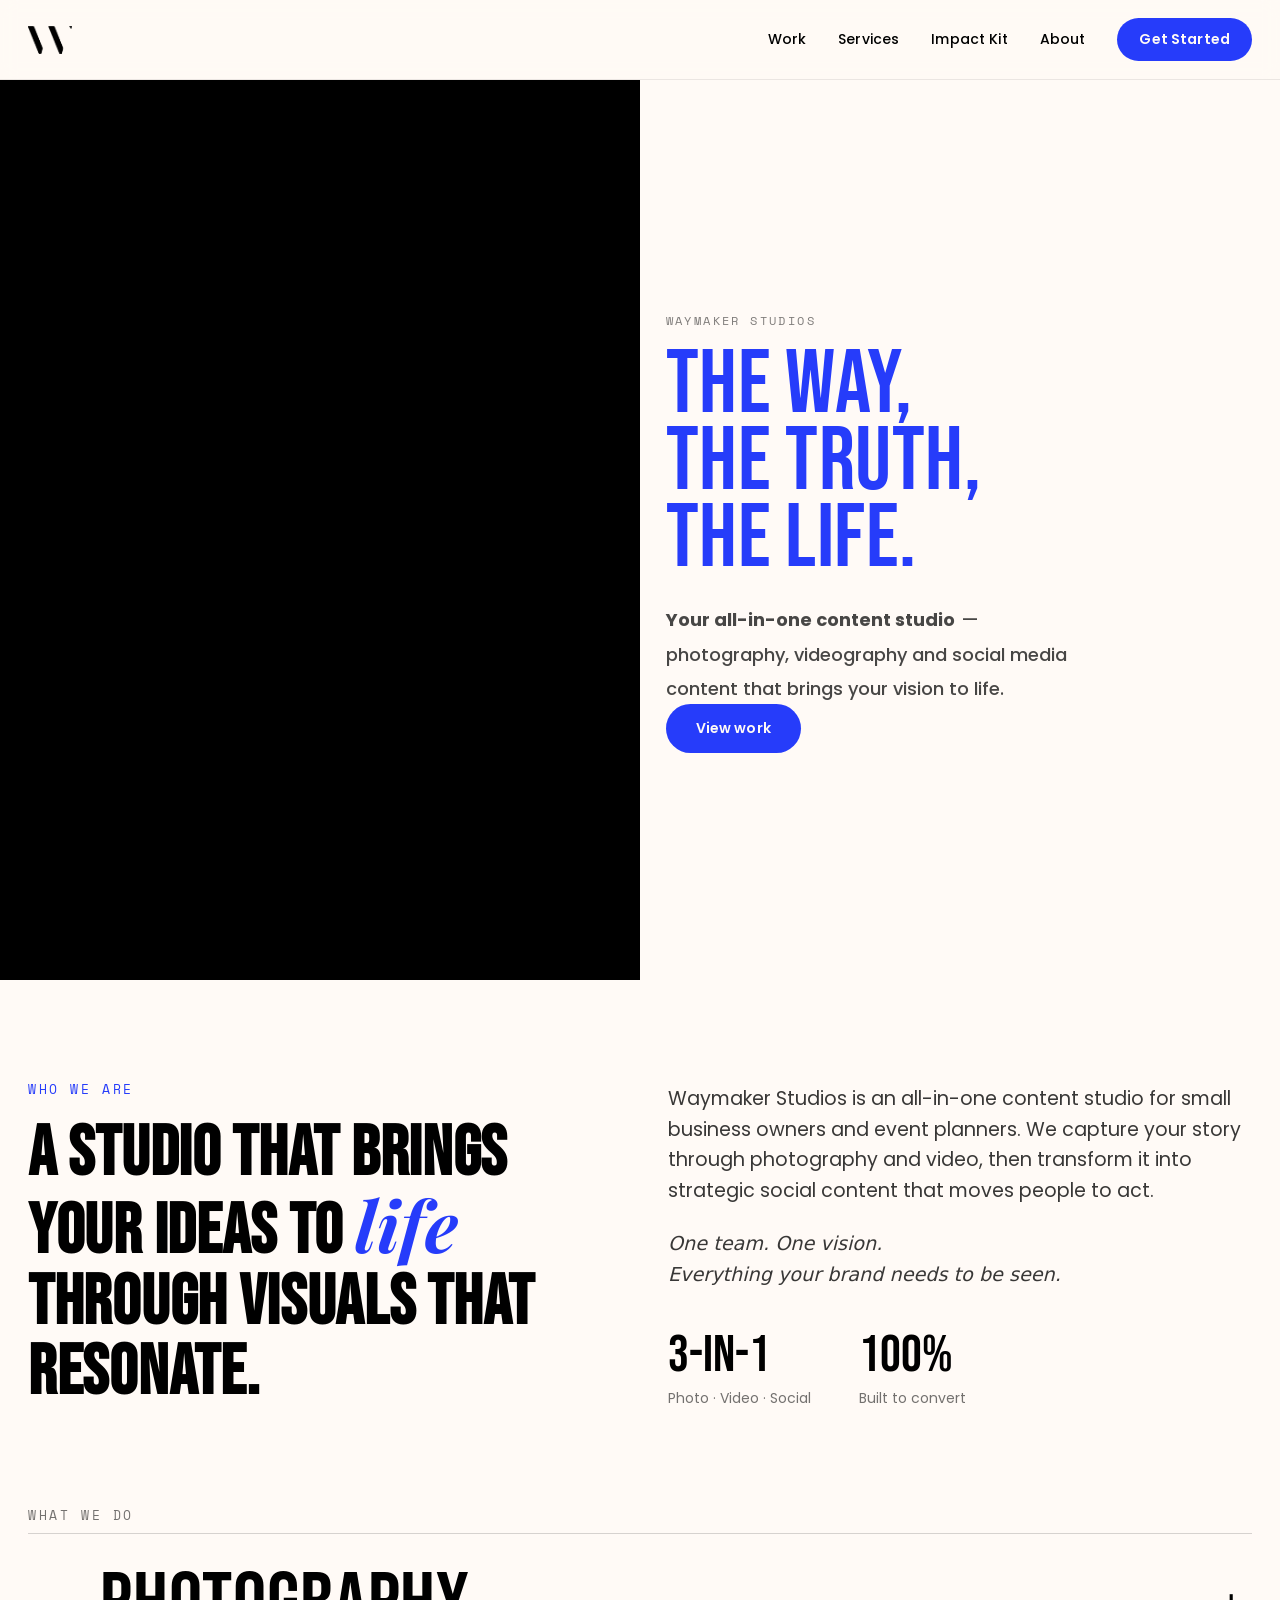
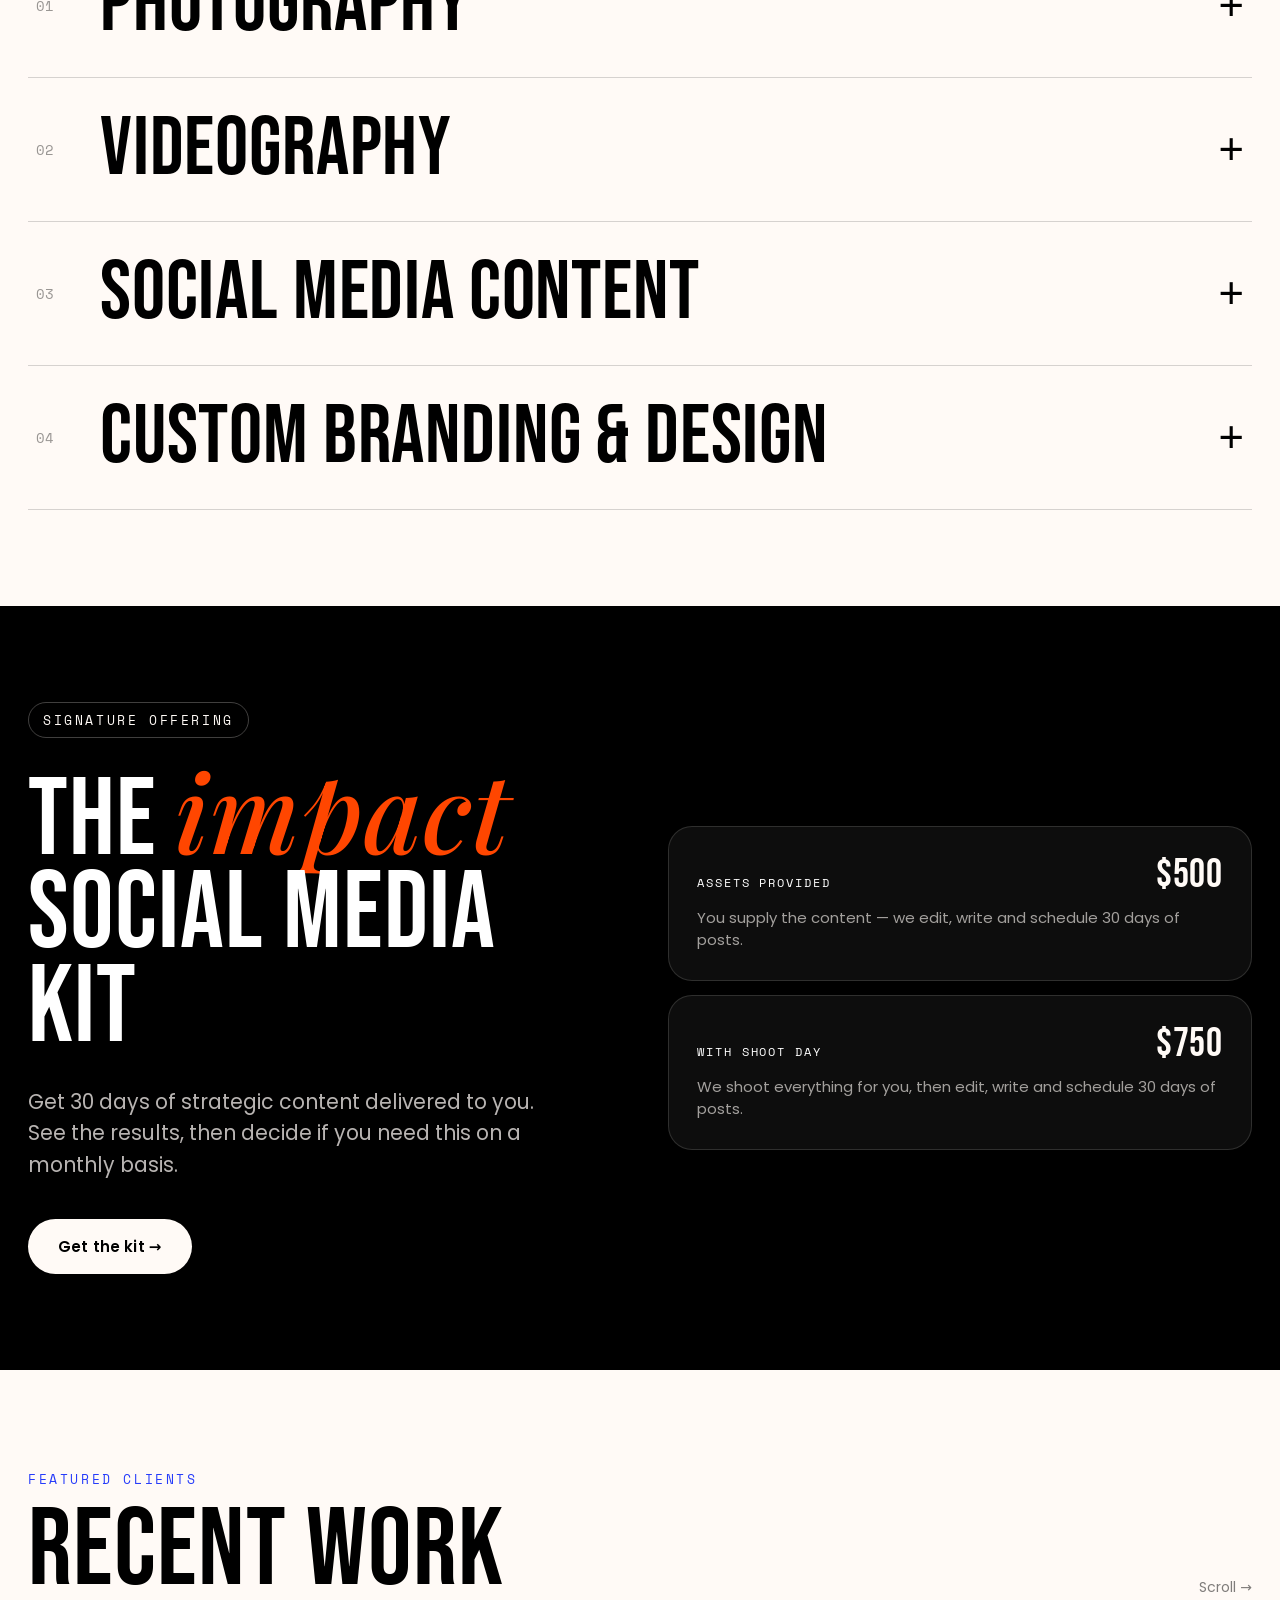
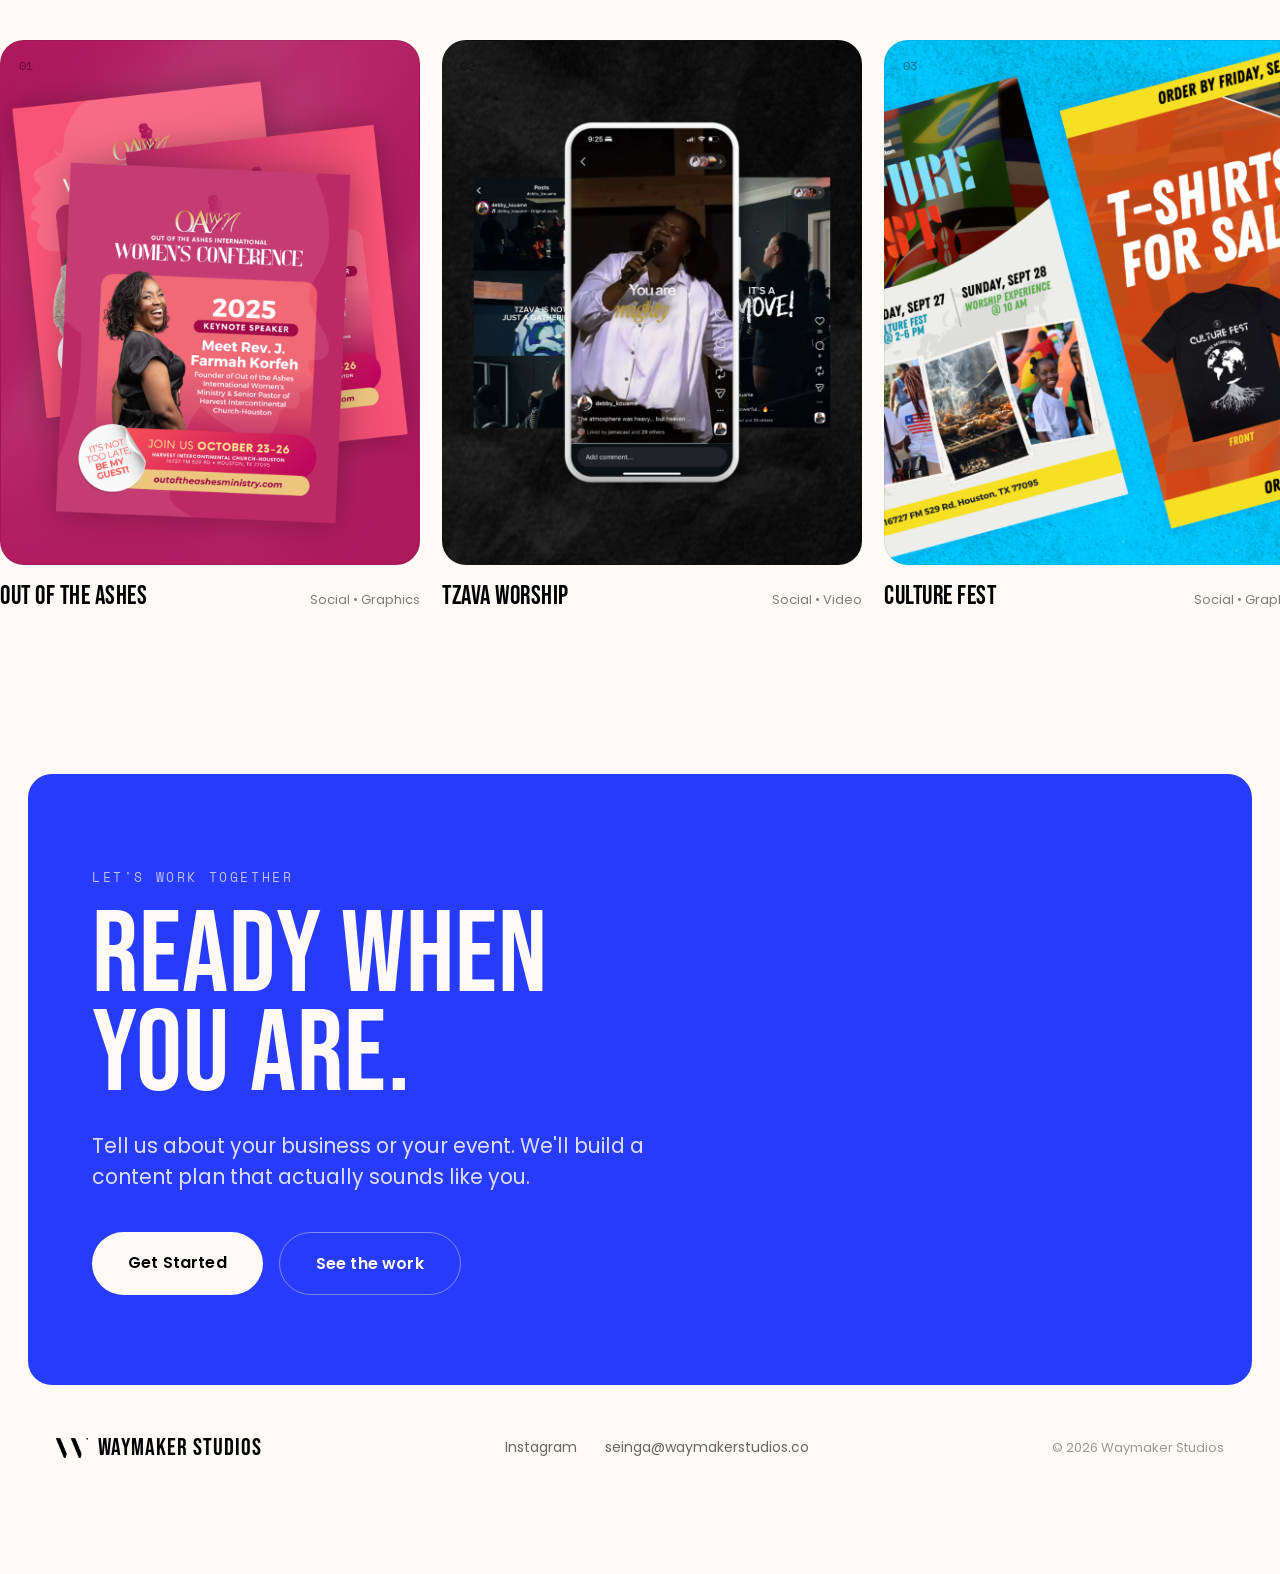
==== commit 1d4322e6: "Merge Home/About/Services/Impact Kit into one scrolling page Restores the original single-page struc" ====
--- a/index.html
+++ b/index.html
@@ -18,10 +18,10 @@
       <img src="assets/images/waymaker-logo.png" alt="Waymaker Studios">
     </a>
     <div class="nav-links">
-      <a href="work.html" class="nav-link">Work</a>
-      <a href="services.html" class="nav-link">Services</a>
-      <a href="impact-kit.html" class="nav-link">Impact Kit</a>
-      <a href="about.html" class="nav-link">About</a>
+      <a href="#work" class="nav-link">Work</a>
+      <a href="#services" class="nav-link">Services</a>
+      <a href="#kit" class="nav-link">Impact Kit</a>
+      <a href="#about" class="nav-link">About</a>
       <a href="start.html" class="nav-cta">Get Started</a>
     </div>
     <button class="nav-hamburger" aria-label="Menu" aria-expanded="false">
@@ -33,39 +33,50 @@
     </button>
   </nav>
   <div class="mobile-menu">
-    <a href="work.html" class="nav-link">Work</a>
-    <a href="services.html" class="nav-link">Services</a>
-    <a href="impact-kit.html" class="nav-link">Impact Kit</a>
-    <a href="about.html" class="nav-link">About</a>
+    <a href="#work" class="nav-link">Work</a>
+    <a href="#services" class="nav-link">Services</a>
+    <a href="#kit" class="nav-link">Impact Kit</a>
+    <a href="#about" class="nav-link">About</a>
     <a href="start.html" class="nav-cta">Get Started</a>
   </div>
 </header>
 
-<section class="hero">
-  <div class="hero-media">
-    <video src="assets/images/hero-5.mp4" poster="assets/images/hero-1.png" autoplay muted loop playsinline></video>
-  </div>
+<section id="top" class="hero">
+  <div id="hero-reel" class="hero-reel">
+    <div data-frame="f1" class="hero-frame" style="background-image:url('assets/images/hero-1.png'); opacity:1;"></div>
+    <div data-frame="f2" class="hero-frame" style="background-image:url('assets/images/hero-2.png'); background-position:center 20%;"></div>
+    <div data-frame="f3" class="hero-frame" style="background-image:url('assets/images/hero-3.png');"></div>
+    <div data-frame="f4" class="hero-frame" style="background:#000;">
+      <video src="assets/images/hero-4.mp4" autoplay muted loop playsinline></video>
+    </div>
+    <div data-frame="f5" class="hero-frame" style="background:#000;">
+      <video src="assets/images/hero-5.mp4" autoplay muted loop playsinline></video>
+    </div>
+    <div data-frame="flash" class="hero-flash"></div>
+  </div>
+
   <div class="hero-textcol">
-    <div class="hero-rise">
+    <div data-rise class="hero-rise">
       <span class="hero-kicker">Waymaker Studios</span>
     </div>
-    <div class="hero-rise">
+    <div data-rise class="hero-rise">
       <h1 class="hero-h1">The way,<br>the truth,<br>the life.</h1>
     </div>
-    <div class="hero-rise">
+    <div data-rise class="hero-rise">
       <p class="hero-p"><b>Your all-in-one content studio</b> <span>— photography, videography and social media content that brings your vision to life.</span></p>
     </div>
-    <div class="hero-rise">
-      <a href="work.html" class="btn">View work</a>
-    </div>
-  </div>
-  <div class="hero-cue">
+    <div data-rise class="hero-rise">
+      <a href="#work" class="btn">View work</a>
+    </div>
+  </div>
+
+  <div id="hero-cue" class="hero-cue">
     <span>Scroll</span>
     <span class="hero-cue-line"></span>
   </div>
 </section>
 
-<section class="about-section">
+<section id="about" class="about-section">
   <div class="about-grid">
     <div>
       <span class="eyebrow">Who we are</span>
@@ -73,19 +84,267 @@
     </div>
     <div style="padding-top:8px;">
       <p class="about-copy">Waymaker Studios is an all-in-one content studio for small business owners and event planners. We capture your story through photography and video, then transform it into strategic social content that moves people to act.</p>
-      <a href="about.html" class="about-link">Learn more about us →</a>
-    </div>
-  </div>
-</section>
-
-<section class="cta-section">
+      <p class="about-copy"><i>One team. One vision. <br>Everything your brand needs to be seen.</i></p>
+      <div class="about-stats">
+        <div>
+          <div class="about-stat-num">3-in-1</div>
+          <div class="about-stat-label">Photo · Video · Social</div>
+        </div>
+        <div>
+          <div class="about-stat-num">100%</div>
+          <div class="about-stat-label">Built to convert</div>
+        </div>
+      </div>
+    </div>
+  </div>
+</section>
+
+<section id="services" class="services-section">
+  <div style="display:flex; align-items:baseline; justify-content:space-between; gap:16px; flex-wrap:wrap; margin-bottom:8px;">
+    <span class="eyebrow" style="color:rgba(0,0,0,.55);">What we do</span>
+  </div>
+
+  <div class="service-item">
+    <button class="service-toggle" aria-expanded="false">
+      <span class="service-num">01</span>
+      <span class="service-name">Photography</span>
+      <span class="service-icon">+</span>
+    </button>
+    <div class="service-panel">
+      <p class="service-details">Editorial brand and event photography that captures real people in real moments — natural light, honest expressions and frames built to live across your whole brand.</p>
+      <div class="tier-grid">
+        <div class="tier-card">
+          <div class="tier-head">
+            <span class="tier-label">Personal &amp; Small Business</span>
+            <span class="tier-price">$350</span>
+          </div>
+          <div class="tier-features">
+            <div class="tier-feature">2–4 hr session included</div>
+            <div class="tier-feature">20–30 edited images</div>
+            <div class="tier-feature">7–10 business day delivery</div>
+          </div>
+          <a href="start.html" class="btn tier-cta">Book a shoot</a>
+        </div>
+        <div class="tier-card">
+          <div class="tier-head">
+            <span class="tier-label">Corporate &amp; Enterprise</span>
+            <span class="tier-price">$750</span>
+          </div>
+          <div class="tier-features">
+            <div class="tier-feature">Session included</div>
+            <div class="tier-feature">40–60 edited images</div>
+            <div class="tier-feature">5–7 business day delivery</div>
+          </div>
+          <a href="start.html" class="btn tier-cta">Book a shoot</a>
+        </div>
+      </div>
+    </div>
+  </div>
+
+  <div class="service-item">
+    <button class="service-toggle" aria-expanded="false">
+      <span class="service-num">02</span>
+      <span class="service-name">Videography</span>
+      <span class="service-icon">+</span>
+    </button>
+    <div class="service-panel">
+      <p class="service-details">Cinematic short-form videos built to move people and convert — from a single brand film to a full library of social cutdowns.</p>
+      <div class="tier-grid">
+        <div class="tier-card">
+          <div class="tier-head">
+            <span class="tier-label">Personal &amp; Small Business</span>
+            <span class="tier-price">$450</span>
+          </div>
+          <div class="tier-features">
+            <div class="tier-feature">Session included</div>
+            <div class="tier-feature">3 short-form videos</div>
+            <div class="tier-feature">7–10 business day delivery</div>
+          </div>
+          <a href="start.html" class="btn tier-cta">Start a film</a>
+        </div>
+        <div class="tier-card">
+          <div class="tier-head">
+            <span class="tier-label">Corporate &amp; Enterprise</span>
+            <span class="tier-price">$1,200</span>
+          </div>
+          <div class="tier-features">
+            <div class="tier-feature">Session included</div>
+            <div class="tier-feature">3–5 production-ready videos</div>
+            <div class="tier-feature">5–7 business day delivery</div>
+          </div>
+          <a href="start.html" class="btn tier-cta">Start a film</a>
+        </div>
+      </div>
+    </div>
+  </div>
+
+  <div class="service-item">
+    <button class="service-toggle" aria-expanded="false">
+      <span class="service-num">03</span>
+      <span class="service-name">Social Media Content</span>
+      <span class="service-icon">+</span>
+    </button>
+    <div class="service-panel">
+      <p class="service-details">Strategy, captions and a steady stream of content that keeps you consistent — we plan, shoot, write and schedule so your feed never goes quiet.</p>
+      <div class="tier-grid">
+        <div class="tier-card">
+          <div class="tier-head">
+            <span class="tier-label">Personal &amp; Small Business</span>
+            <span class="tier-price">$250</span>
+          </div>
+          <p class="tier-blurb">Assets required.</p>
+          <div class="tier-features">
+            <div class="tier-feature">4 campaign graphics</div>
+            <div class="tier-feature">5–7 business day delivery</div>
+            <div class="tier-feature">Content Shoot Day add-on: +$350</div>
+          </div>
+          <a href="start.html" class="btn tier-cta">Get the plan</a>
+        </div>
+        <div class="tier-card">
+          <div class="tier-head">
+            <span class="tier-label">Corporate &amp; Enterprise</span>
+            <span class="tier-price">$1,000</span>
+          </div>
+          <p class="tier-blurb">Assets required.</p>
+          <div class="tier-features">
+            <div class="tier-feature">8–10 fully custom graphics</div>
+            <div class="tier-feature">3–5 business day delivery</div>
+            <div class="tier-feature">Content Shoot Day add-on: +$750</div>
+          </div>
+          <a href="start.html" class="btn tier-cta">Get the plan</a>
+        </div>
+      </div>
+    </div>
+  </div>
+
+  <div class="service-item">
+    <button class="service-toggle" aria-expanded="false">
+      <span class="service-num">04</span>
+      <span class="service-name">Custom Branding &amp; Design</span>
+      <span class="service-icon">+</span>
+    </button>
+    <div class="service-panel">
+      <div class="service-custom">
+        <div>
+          <p class="custom-copy">Sometimes your brand needs more than content. We take on select custom design projects for clients who need their ideas built from the ground up. Reach out to bring your idea to life.</p>
+          <a href="start.html" class="btn">Start a project</a>
+        </div>
+        <div class="custom-list">
+          <div class="custom-list-item">Logo Design</div>
+          <div class="custom-list-item">Brand Identity Packages</div>
+          <div class="custom-list-item">Booklets &amp; Print Collateral</div>
+          <div class="custom-list-item">Event Materials</div>
+        </div>
+      </div>
+    </div>
+  </div>
+
+</section>
+
+<section id="kit" class="kit-section">
+  <div class="kit-inner">
+    <div class="kit-grid">
+      <div>
+        <span class="kit-badge">Signature offering</span>
+        <h2 class="kit-heading">
+          <span class="kit-white">The</span> <span class="kit-italic">impact</span><br><span class="kit-white">Social Media</span><br><span class="kit-white">Kit</span>
+        </h2>
+        <p class="kit-copy">Get 30 days of strategic content delivered to you. See the results, then decide if you need this on a monthly basis.</p>
+        <a href="start.html" class="btn btn-light kit-btn">Get the kit →</a>
+      </div>
+
+      <div class="kit-tiers">
+        <div class="kit-tier">
+          <div class="kit-tier-head">
+            <span class="kit-tier-label">Assets Provided</span>
+            <span class="kit-tier-price">$500</span>
+          </div>
+          <p class="kit-tier-blurb">You supply the content — we edit, write and schedule 30 days of posts.</p>
+        </div>
+        <div class="kit-tier">
+          <div class="kit-tier-head">
+            <span class="kit-tier-label">With Shoot Day</span>
+            <span class="kit-tier-price">$750</span>
+          </div>
+          <p class="kit-tier-blurb">We shoot everything for you, then edit, write and schedule 30 days of posts.</p>
+        </div>
+      </div>
+    </div>
+  </div>
+</section>
+
+<section id="work" class="work-section">
+  <div class="work-header">
+    <div>
+      <span class="eyebrow">Featured Clients</span>
+      <h2>Recent work</h2>
+    </div>
+    <span class="work-scroll-hint">Scroll →</span>
+  </div>
+
+  <div class="work-grid">
+
+    <a href="work/out-of-the-ashes.html" class="work-card">
+      <div class="work-thumb" style="background-image:url('assets/images/work-out-of-the-ashes.png');">
+        <span class="work-num">01</span>
+      </div>
+      <div class="work-meta">
+        <h3 class="work-title">Out of the Ashes</h3>
+        <span class="work-cat">Social • Graphics</span>
+      </div>
+    </a>
+
+    <a href="work/tzava-worship.html" class="work-card">
+      <div class="work-thumb" style="background-image:url('assets/images/work-tzava-worship.png');">
+        <span class="work-num">02</span>
+      </div>
+      <div class="work-meta">
+        <h3 class="work-title">TZAVA Worship</h3>
+        <span class="work-cat">Social • Video</span>
+      </div>
+    </a>
+
+    <a href="work/culture-fest.html" class="work-card">
+      <div class="work-thumb" style="background-image:url('assets/images/work-culture-fest.png');">
+        <span class="work-num">03</span>
+      </div>
+      <div class="work-meta">
+        <h3 class="work-title">Culture Fest</h3>
+        <span class="work-cat">Social • Graphics</span>
+      </div>
+    </a>
+
+    <div class="work-card">
+      <div class="work-thumb" style="background-image:url('assets/images/work-convergence.png');">
+        <span class="work-num">04</span>
+      </div>
+      <div class="work-meta">
+        <h3 class="work-title">Convergence</h3>
+        <span class="work-cat">Custom • Film Poster</span>
+      </div>
+    </div>
+
+    <div class="work-card">
+      <div class="work-thumb" style="background-image:url('assets/images/work-cfw-40th.png');">
+        <span class="work-num">05</span>
+      </div>
+      <div class="work-meta">
+        <h3 class="work-title">CFW 40th Anniversary</h3>
+        <span class="work-cat">Custom • Booklet</span>
+      </div>
+    </div>
+
+  </div>
+</section>
+
+<section id="start" class="cta-section">
   <div class="cta-card">
     <span class="eyebrow">Let's work together</span>
     <h2>Ready when<br>you are.</h2>
     <p>Tell us about your business or your event. We'll build a content plan that actually sounds like you.</p>
     <div class="cta-buttons">
       <a href="start.html" class="btn btn-light">Get Started</a>
-      <a href="work.html" class="btn btn-outline">See the work</a>
+      <a href="#work" class="btn btn-outline">See the work</a>
     </div>
   </div>
 
@@ -103,5 +362,6 @@
 </section>
 
 <script src="assets/js/main.js"></script>
+<script src="assets/js/hero.js"></script>
 </body>
 </html>
--- a/assets/css/style.css
+++ b/assets/css/style.css
@@ -193,21 +193,36 @@
   background: var(--bg);
 }
 
-.hero-media {
+.hero-reel {
   position: absolute;
-  inset: 0;
-  width: 50%;
+  top: 0;
+  left: 0;
+  width: 100%;
   height: 100%;
   overflow: hidden;
   background: #111111;
   z-index: 2;
 }
-.hero-media video, .hero-media img {
+.hero-frame {
+  position: absolute;
+  inset: 0;
+  background-size: cover;
+  background-position: center;
+  opacity: 0;
+}
+.hero-frame video {
   position: absolute;
   inset: 0;
   width: 100%;
   height: 100%;
   object-fit: cover;
+}
+.hero-flash {
+  position: absolute;
+  inset: 0;
+  background: #FFFFFF;
+  opacity: 0;
+  pointer-events: none;
 }
 
 .hero-textcol {
@@ -300,32 +315,19 @@
 
 @media (max-width: 760px) {
   .hero { min-height: 110svh; }
-  .hero-media { width: 90%; left: 5%; top: 56px; height: 32%; }
   .hero-textcol { right: auto; left: 5%; width: 90%; top: 40%; bottom: 6%; justify-content: flex-start; align-items: center; text-align: center; }
   .hero-h1 { font-size: clamp(62px, 15vw, 104px); }
   .hero-p { padding: 0 18px; }
 }
 
-/* ===== Page header (interior pages) ===== */
-.page-header {
-  max-width: 1280px;
-  margin: 0 auto;
-  padding: 72px 28px 24px;
-}
-.page-header h1 {
-  font-family: 'Bebas Neue', sans-serif;
-  font-weight: 400;
-  font-size: clamp(56px, 8.5vw, 120px);
-  line-height: .86;
-  letter-spacing: .01em;
-  margin: 14px 0 0;
-}
+/* ===== Anchor offset (sticky header) ===== */
+#about, #services, #kit, #work { scroll-margin-top: 84px; }
 
 /* ===== About ===== */
 .about-section {
   max-width: 1280px;
   margin: 0 auto;
-  padding: 64px 28px 96px;
+  padding: 96px 28px;
 }
 .about-grid {
   display: grid;
@@ -639,14 +641,40 @@
   margin: 12px 0 0;
 }
 
-/* ===== Work ===== */
-.work-section { padding: 24px 0 96px; }
+/* ===== Work (horizontal scroll) ===== */
+.work-section { padding: 96px 0; }
+.work-header {
+  max-width: 1280px;
+  margin: 0 auto;
+  padding: 0 28px;
+  display: flex;
+  align-items: flex-end;
+  justify-content: space-between;
+  gap: 16px;
+  flex-wrap: wrap;
+  margin-bottom: 36px;
+}
+.work-header h2 {
+  font-family: 'Bebas Neue', sans-serif;
+  font-weight: 400;
+  font-size: clamp(56px, 8.5vw, 140px);
+  line-height: .86;
+  letter-spacing: .01em;
+  margin: 14px 0 0;
+}
+.work-scroll-hint { font-size: 14px; color: rgba(0,0,0,.5); }
 .work-grid {
-  display: grid;
-  grid-template-columns: repeat(auto-fit, minmax(280px, 1fr));
+  display: flex;
   gap: 22px;
-}
-.work-card { text-decoration: none; color: inherit; }
+  overflow-x: auto;
+  padding: 6px 28px 26px;
+  scroll-snap-type: x mandatory;
+  -webkit-overflow-scrolling: touch;
+}
+.work-grid::-webkit-scrollbar { height: 8px; }
+.work-grid::-webkit-scrollbar-track { background: transparent; }
+.work-grid::-webkit-scrollbar-thumb { background: rgba(0,0,0,.18); border-radius: 99px; }
+.work-card { text-decoration: none; color: inherit; flex: none; width: min(78vw, 420px); scroll-snap-align: start; }
 .work-thumb {
   border-radius: var(--radius);
   overflow: hidden;
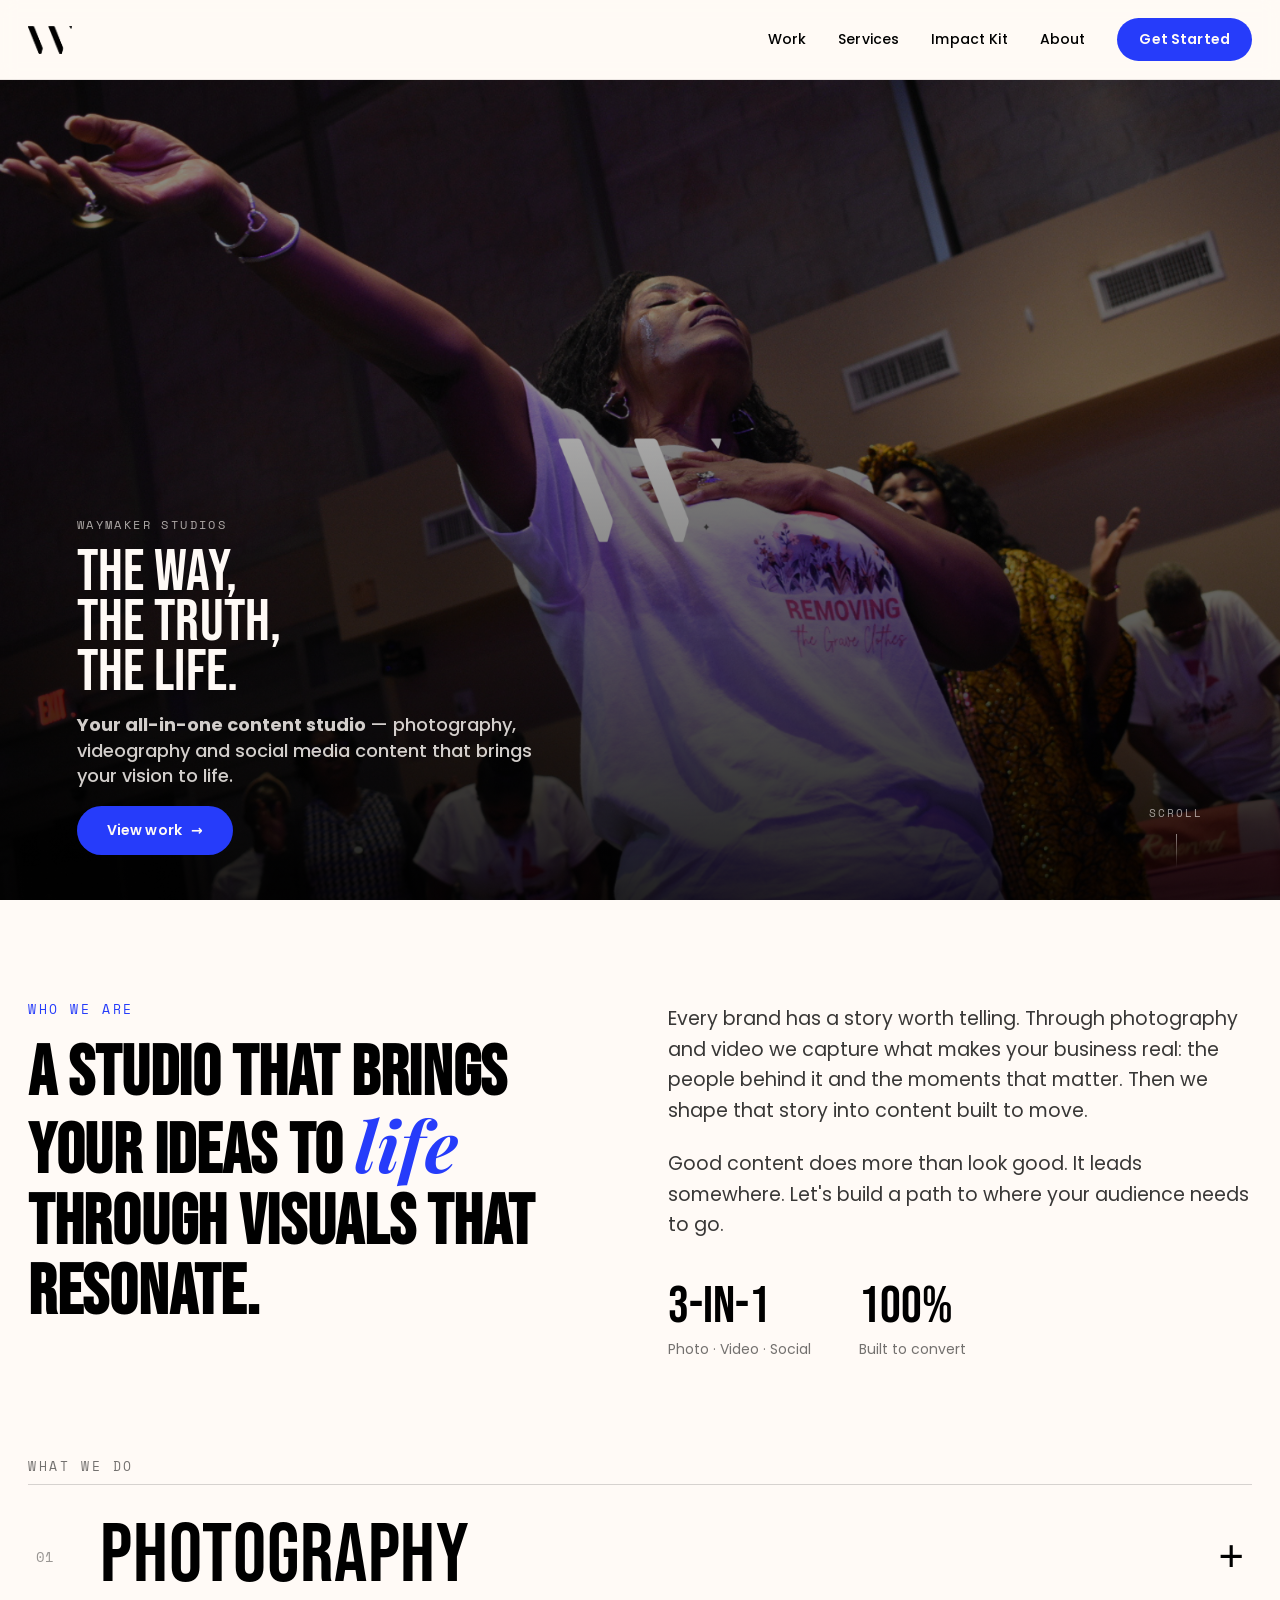
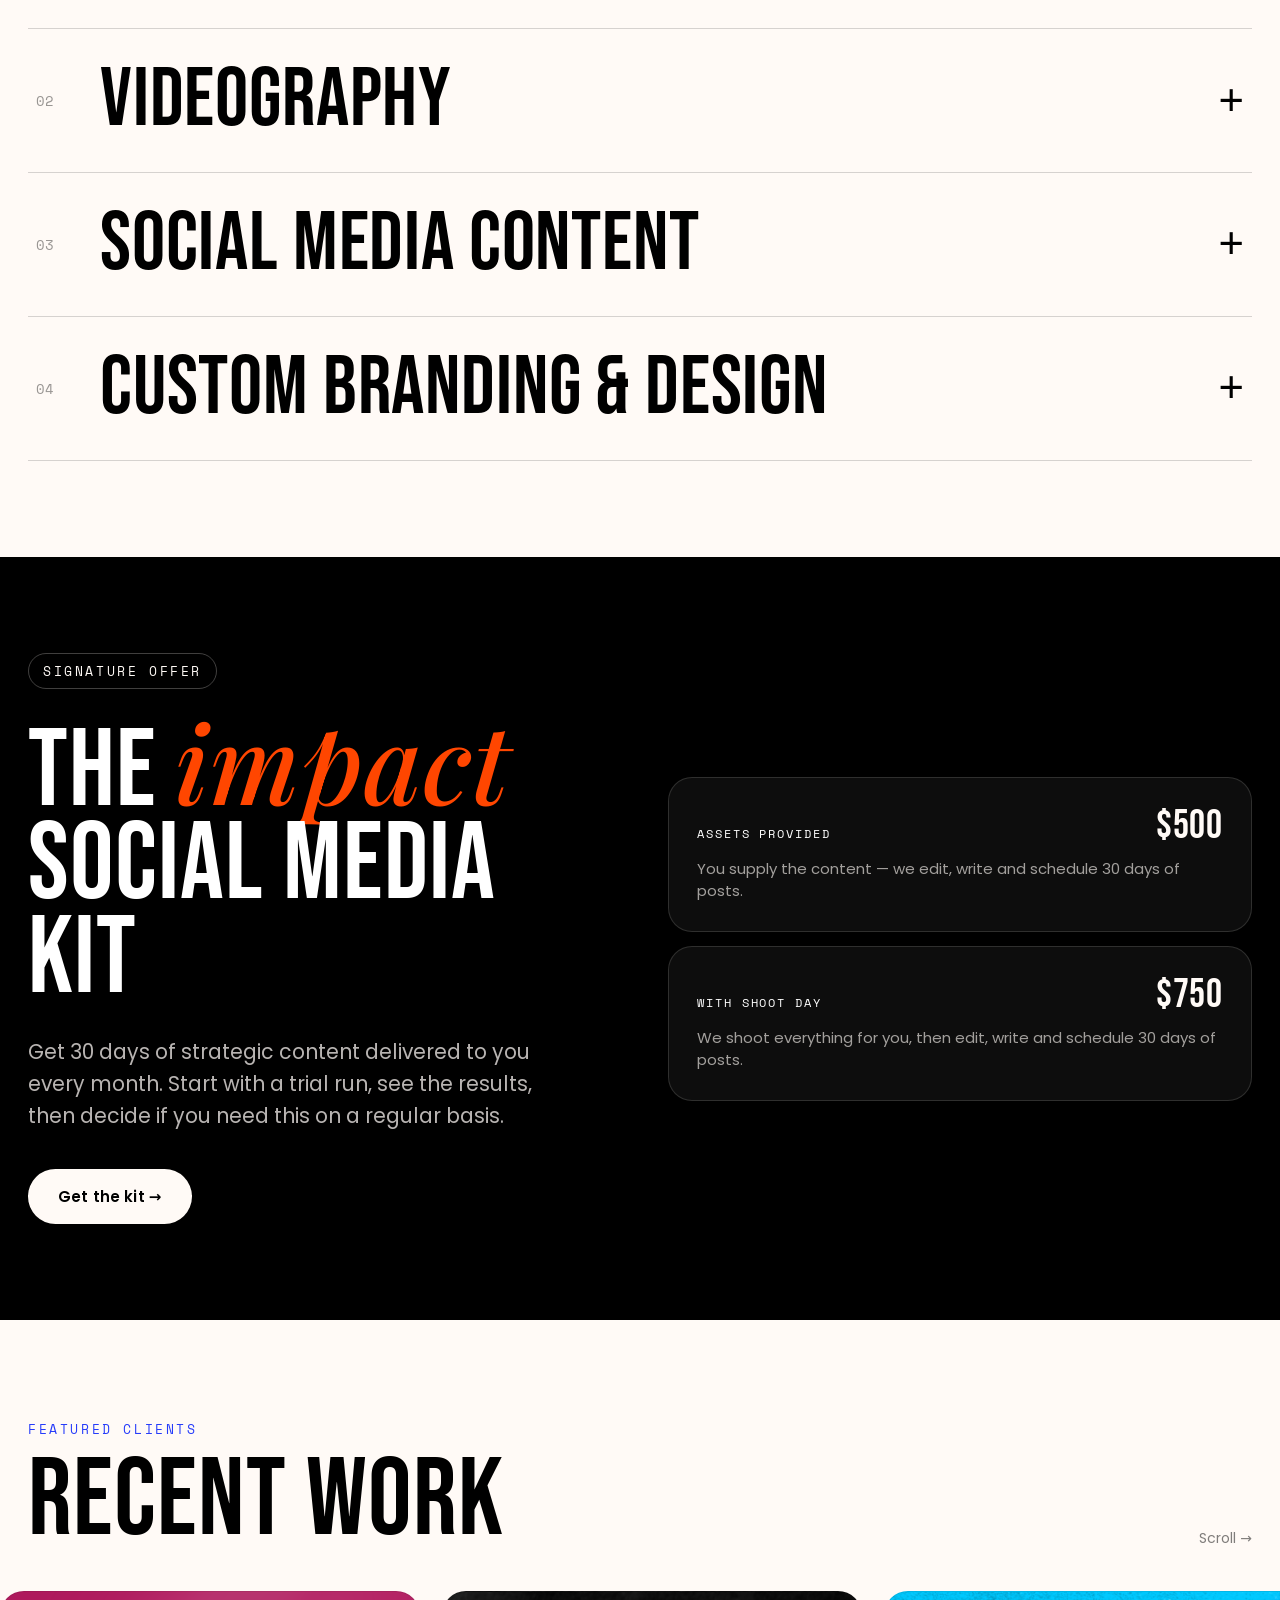
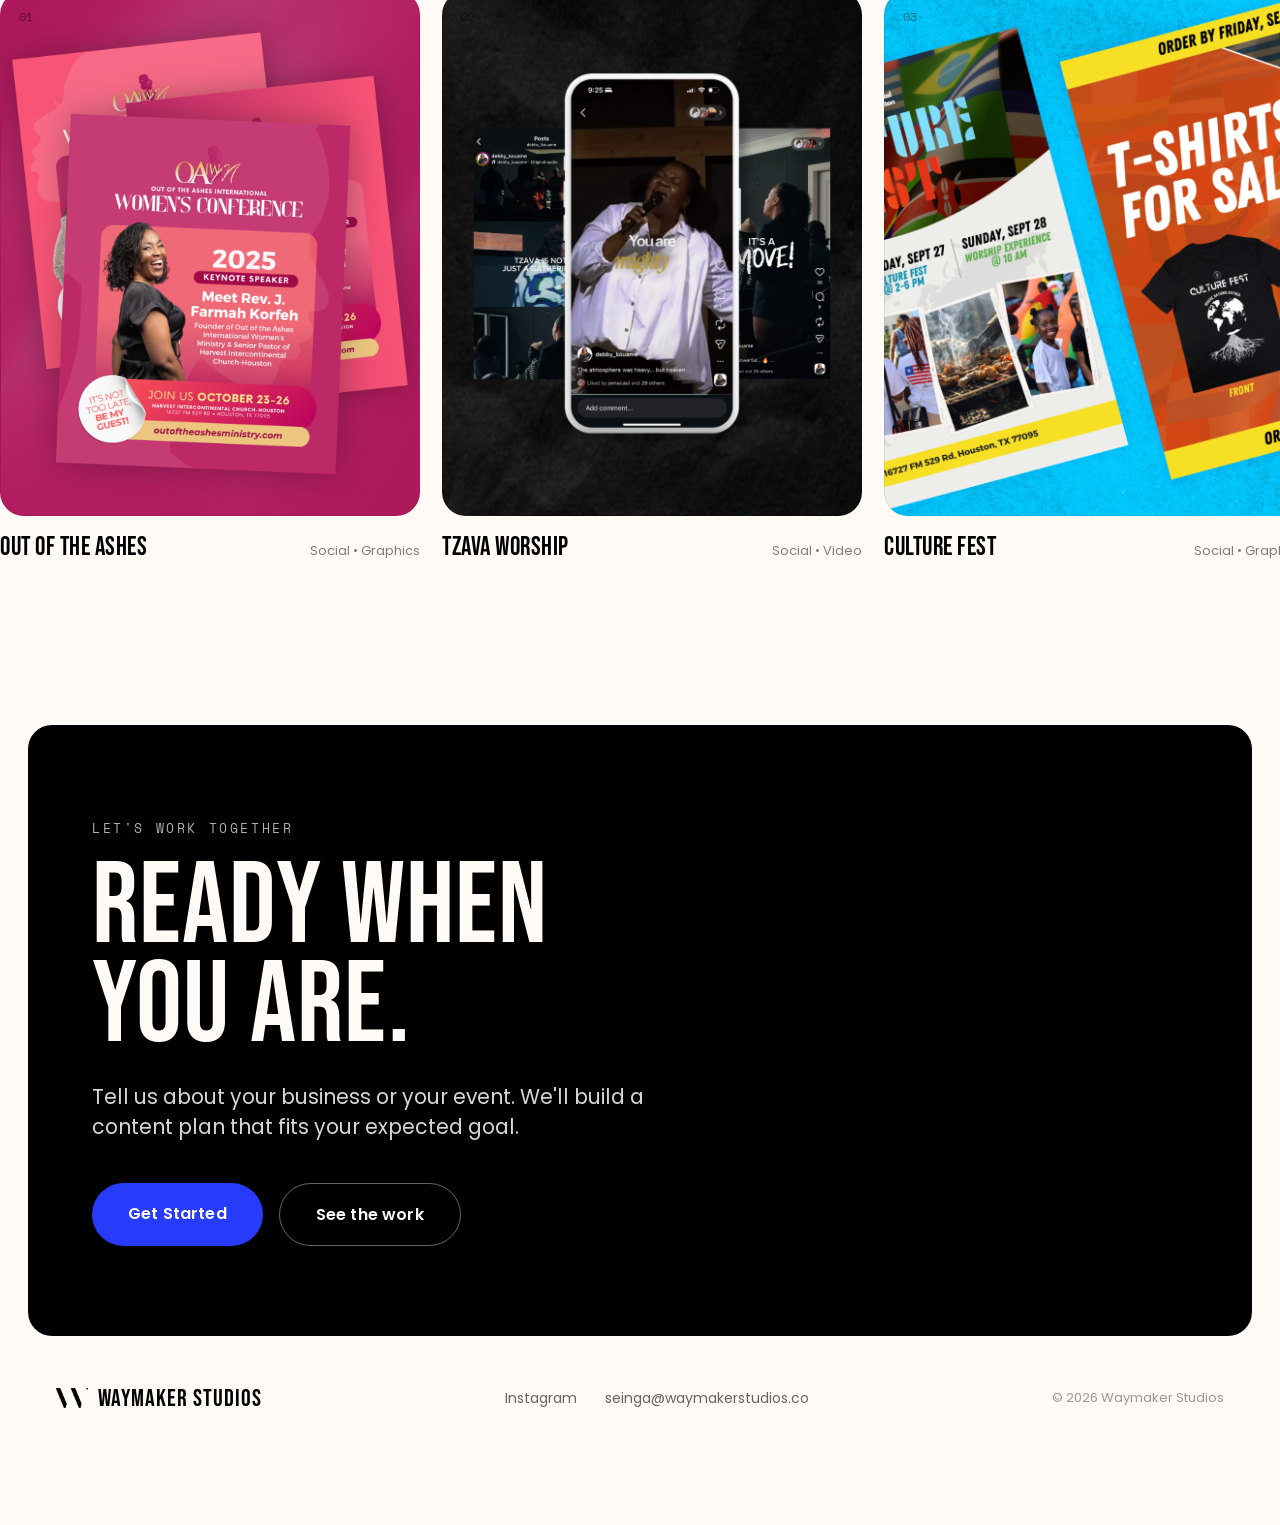
==== commit dea86f5c: "Update homepage from latest Claude Design export Hero: replace the one-time morph-into-card intro wi" ====
--- a/index.html
+++ b/index.html
@@ -46,17 +46,15 @@
     <div data-frame="f1" class="hero-frame" style="background-image:url('assets/images/hero-1.png'); opacity:1;"></div>
     <div data-frame="f2" class="hero-frame" style="background-image:url('assets/images/hero-2.png'); background-position:center 20%;"></div>
     <div data-frame="f3" class="hero-frame" style="background-image:url('assets/images/hero-3.png');"></div>
-    <div data-frame="f4" class="hero-frame" style="background:#000;">
-      <video src="assets/images/hero-4.mp4" autoplay muted loop playsinline></video>
-    </div>
-    <div data-frame="f5" class="hero-frame" style="background:#000;">
-      <video src="assets/images/hero-5.mp4" autoplay muted loop playsinline></video>
-    </div>
-    <div data-frame="flash" class="hero-flash"></div>
-  </div>
+    <div data-frame="f4" class="hero-frame" style="background-image:url('assets/images/hero-4.png');"></div>
+    <div data-frame="f5" class="hero-frame" style="background-image:url('assets/images/hero-5.png');"></div>
+    <div data-frame="f6" class="hero-frame" style="background-image:url('assets/images/hero-6.png');"></div>
+  </div>
+
+  <div class="hero-scrim"></div>
 
   <div class="hero-textcol">
-    <div data-rise class="hero-rise">
+    <div data-rise class="hero-rise" style="margin-bottom:12px;">
       <span class="hero-kicker">Waymaker Studios</span>
     </div>
     <div data-rise class="hero-rise">
@@ -66,7 +64,7 @@
       <p class="hero-p"><b>Your all-in-one content studio</b> <span>— photography, videography and social media content that brings your vision to life.</span></p>
     </div>
     <div data-rise class="hero-rise">
-      <a href="#work" class="btn">View work</a>
+      <a href="#work" class="btn hero-btn">View work <span aria-hidden="true">→</span></a>
     </div>
   </div>
 
@@ -83,8 +81,8 @@
       <h2 class="about-heading">A studio that brings your ideas to <em>life</em> through visuals that resonate.</h2>
     </div>
     <div style="padding-top:8px;">
-      <p class="about-copy">Waymaker Studios is an all-in-one content studio for small business owners and event planners. We capture your story through photography and video, then transform it into strategic social content that moves people to act.</p>
-      <p class="about-copy"><i>One team. One vision. <br>Everything your brand needs to be seen.</i></p>
+      <p class="about-copy">Every brand has a story worth telling. Through photography and video we capture what makes your business real: the people behind it and the moments that matter. Then we shape that story into content built to move.</p>
+      <p class="about-copy">Good content does more than look good. It leads somewhere. Let's build a path to where your audience needs to go.</p>
       <div class="about-stats">
         <div>
           <div class="about-stat-num">3-in-1</div>
@@ -245,11 +243,11 @@
   <div class="kit-inner">
     <div class="kit-grid">
       <div>
-        <span class="kit-badge">Signature offering</span>
+        <span class="kit-badge">SIGNATURE OFFER</span>
         <h2 class="kit-heading">
           <span class="kit-white">The</span> <span class="kit-italic">impact</span><br><span class="kit-white">Social Media</span><br><span class="kit-white">Kit</span>
         </h2>
-        <p class="kit-copy">Get 30 days of strategic content delivered to you. See the results, then decide if you need this on a monthly basis.</p>
+        <p class="kit-copy">Get 30 days of strategic content delivered to you every month. Start with a trial run, see the results, then decide if you need this on a regular basis.</p>
         <a href="start.html" class="btn btn-light kit-btn">Get the kit →</a>
       </div>
 
@@ -338,10 +336,10 @@
 </section>
 
 <section id="start" class="cta-section">
-  <div class="cta-card">
+  <div class="cta-card cta-card-dark">
     <span class="eyebrow">Let's work together</span>
     <h2>Ready when<br>you are.</h2>
-    <p>Tell us about your business or your event. We'll build a content plan that actually sounds like you.</p>
+    <p>Tell us about your business or your event. We'll build a content plan that fits your expected goal.</p>
     <div class="cta-buttons">
       <a href="start.html" class="btn btn-light">Get Started</a>
       <a href="#work" class="btn btn-outline">See the work</a>
--- a/assets/css/style.css
+++ b/assets/css/style.css
@@ -184,24 +184,23 @@
   padding: 14px 22px;
 }
 
-/* ===== Hero (home) ===== */
+/* ===== Hero (home) — full-bleed looping reel ===== */
 .hero {
   position: relative;
   width: 100%;
-  min-height: 100svh;
+  min-height: calc(100svh - 80px);
   overflow: hidden;
-  background: var(--bg);
+  background: #000000;
+  cursor: default;
 }
 
 .hero-reel {
   position: absolute;
-  top: 0;
-  left: 0;
-  width: 100%;
-  height: 100%;
+  inset: 0;
   overflow: hidden;
   background: #111111;
-  z-index: 2;
+  z-index: 1;
+  opacity: .7;
 }
 .hero-frame {
   position: absolute;
@@ -210,19 +209,13 @@
   background-position: center;
   opacity: 0;
 }
-.hero-frame video {
+
+.hero-scrim {
   position: absolute;
   inset: 0;
-  width: 100%;
-  height: 100%;
-  object-fit: cover;
-}
-.hero-flash {
-  position: absolute;
-  inset: 0;
-  background: #FFFFFF;
-  opacity: 0;
+  z-index: 2;
   pointer-events: none;
+  background: linear-gradient(to top, rgba(0,0,0,.75) 0%, rgba(0,0,0,.32) 34%, rgba(0,0,0,0) 62%);
 }
 
 .hero-textcol {
@@ -231,22 +224,22 @@
   display: flex;
   flex-direction: column;
   text-align: left;
-  right: 6%;
-  width: 42%;
-  top: 0;
+  align-items: flex-start;
+  left: 0;
+  right: 0;
   bottom: 0;
-  justify-content: center;
+  padding: 0 6% 5vh;
 }
 
 .hero-rise {
   opacity: 0;
   transform: translateY(28px);
-  animation: hero-rise .9s cubic-bezier(.76,0,.24,1) forwards;
-}
-.hero-rise:nth-child(1) { animation-delay: .1s; }
-.hero-rise:nth-child(2) { animation-delay: .25s; }
-.hero-rise:nth-child(3) { animation-delay: .4s; }
-.hero-rise:nth-child(4) { animation-delay: .55s; }
+  animation: hero-rise .8s cubic-bezier(.76,0,.24,1) forwards;
+}
+.hero-rise:nth-child(1) { animation-delay: .2s; }
+.hero-rise:nth-child(2) { animation-delay: .32s; }
+.hero-rise:nth-child(3) { animation-delay: .44s; }
+.hero-rise:nth-child(4) { animation-delay: .56s; }
 
 @keyframes hero-rise {
   from { opacity: 0; transform: translateY(28px); }
@@ -262,62 +255,69 @@
   font-size: 12px;
   letter-spacing: .2em;
   text-transform: uppercase;
-  color: rgba(0,0,0,.5);
+  color: rgba(255,250,246,.65);
   display: inline-block;
-  margin-bottom: 18px;
 }
 
 .hero-h1 {
   font-family: 'Bebas Neue', sans-serif;
   font-weight: 400;
-  font-size: clamp(48px, 7vw, 104px);
+  font-size: clamp(40px, 6.5vh, 104px);
   line-height: .86;
   letter-spacing: .005em;
   margin: 0;
-  color: var(--accent);
+  color: var(--bg);
 }
 
 .hero-p {
   font-family: 'Playfair Display', serif;
   font-style: normal;
   font-weight: 500;
-  font-size: clamp(18px, 1.9vw, 23px);
-  line-height: 1.5;
-  color: rgba(0,0,0,.72);
-  max-width: 420px;
-  margin: 22px 0 0;
+  font-size: clamp(16px, 2vh, 23px);
+  line-height: 1.4;
+  color: rgba(255,250,246,.82);
+  max-width: 480px;
+  margin: 14px 0 0;
 }
 .hero-p b, .hero-p span { font-family: 'Poppins', sans-serif; font-size: 18px; font-style: normal; }
+
+.hero-btn { display: inline-flex; align-items: center; gap: 9px; margin-top: 18px; }
 
 .hero-cue {
   position: absolute;
-  left: 50%;
-  bottom: 26px;
-  transform: translateX(-50%);
+  right: 6%;
+  bottom: 32px;
   text-align: center;
   z-index: 3;
   pointer-events: none;
+  opacity: 0;
 }
 .hero-cue span:first-child {
   font-family: 'Space Mono', ui-monospace, monospace;
   font-size: 11px;
   letter-spacing: .18em;
   text-transform: uppercase;
-  color: rgba(0,0,0,.45);
+  color: rgba(255,250,246,.6);
 }
 .hero-cue-line {
   display: block;
   width: 1px;
   height: 34px;
   margin: 10px auto 0;
-  background: linear-gradient(rgba(0,0,0,.4), rgba(0,0,0,0));
+  background: linear-gradient(rgba(255,250,246,.5), rgba(255,250,246,0));
 }
 
 @media (max-width: 760px) {
-  .hero { min-height: 110svh; }
-  .hero-textcol { right: auto; left: 5%; width: 90%; top: 40%; bottom: 6%; justify-content: flex-start; align-items: center; text-align: center; }
-  .hero-h1 { font-size: clamp(62px, 15vw, 104px); }
-  .hero-p { padding: 0 18px; }
+  .hero { min-height: calc(100svh - 80px); }
+  .hero-textcol { padding: 0 24px 4vh; }
+  .hero-h1 { font-size: clamp(48px, 11vh, 104px); }
+  .hero-p { padding: 0; }
+  .hero-cue { display: none; }
+}
+
+@media (max-height: 700px) {
+  .hero-textcol { padding-bottom: 3vh; }
+  .hero-textcol .hero-rise:first-child { margin-bottom: 8px !important; }
 }
 
 /* ===== Anchor offset (sticky header) ===== */
@@ -762,6 +762,10 @@
   margin-top: 40px;
 }
 .cta-buttons .btn { padding: 18px 36px; font-size: 16px; }
+
+.cta-card-dark { background: #000000; }
+.cta-card-dark .btn-light { background: var(--accent); color: var(--bg); }
+.cta-card-dark .btn-light:hover { background: var(--bg); color: var(--ink); }
 
 /* ===== Footer ===== */
 .site-footer {
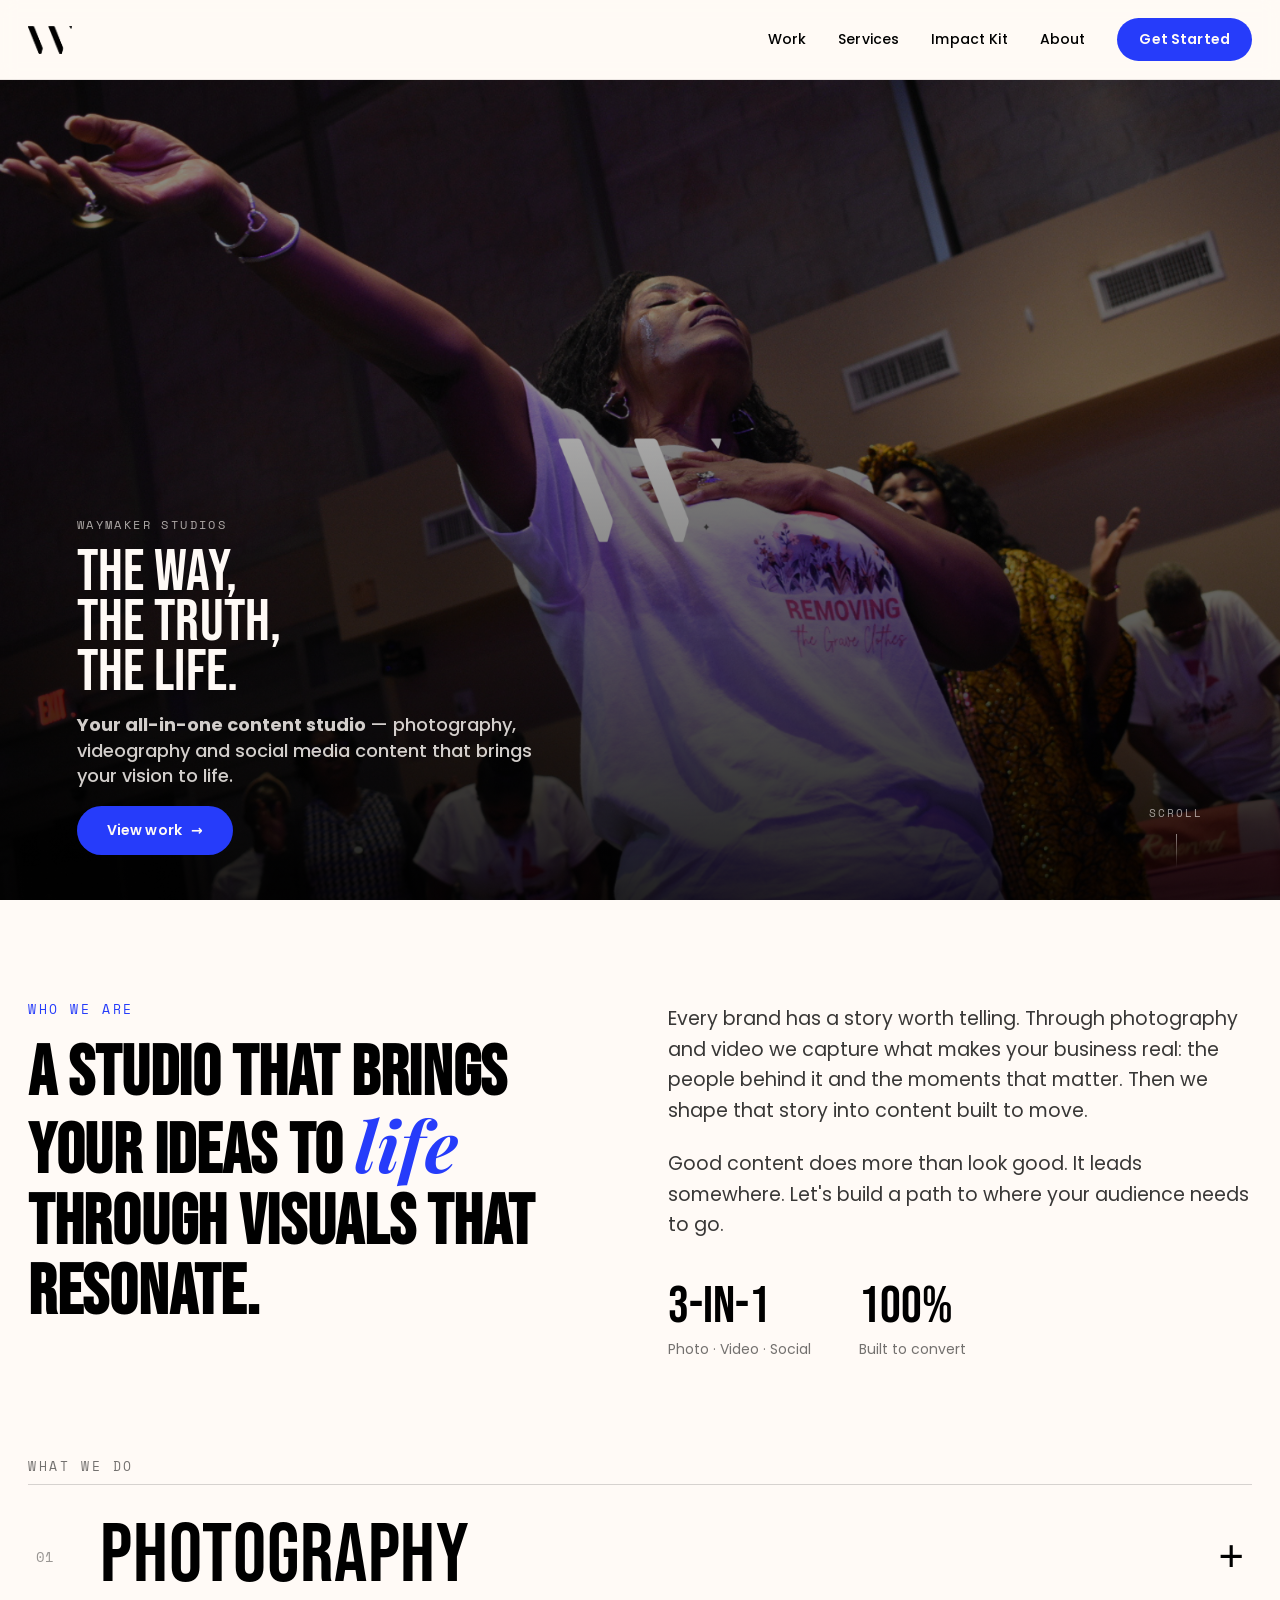
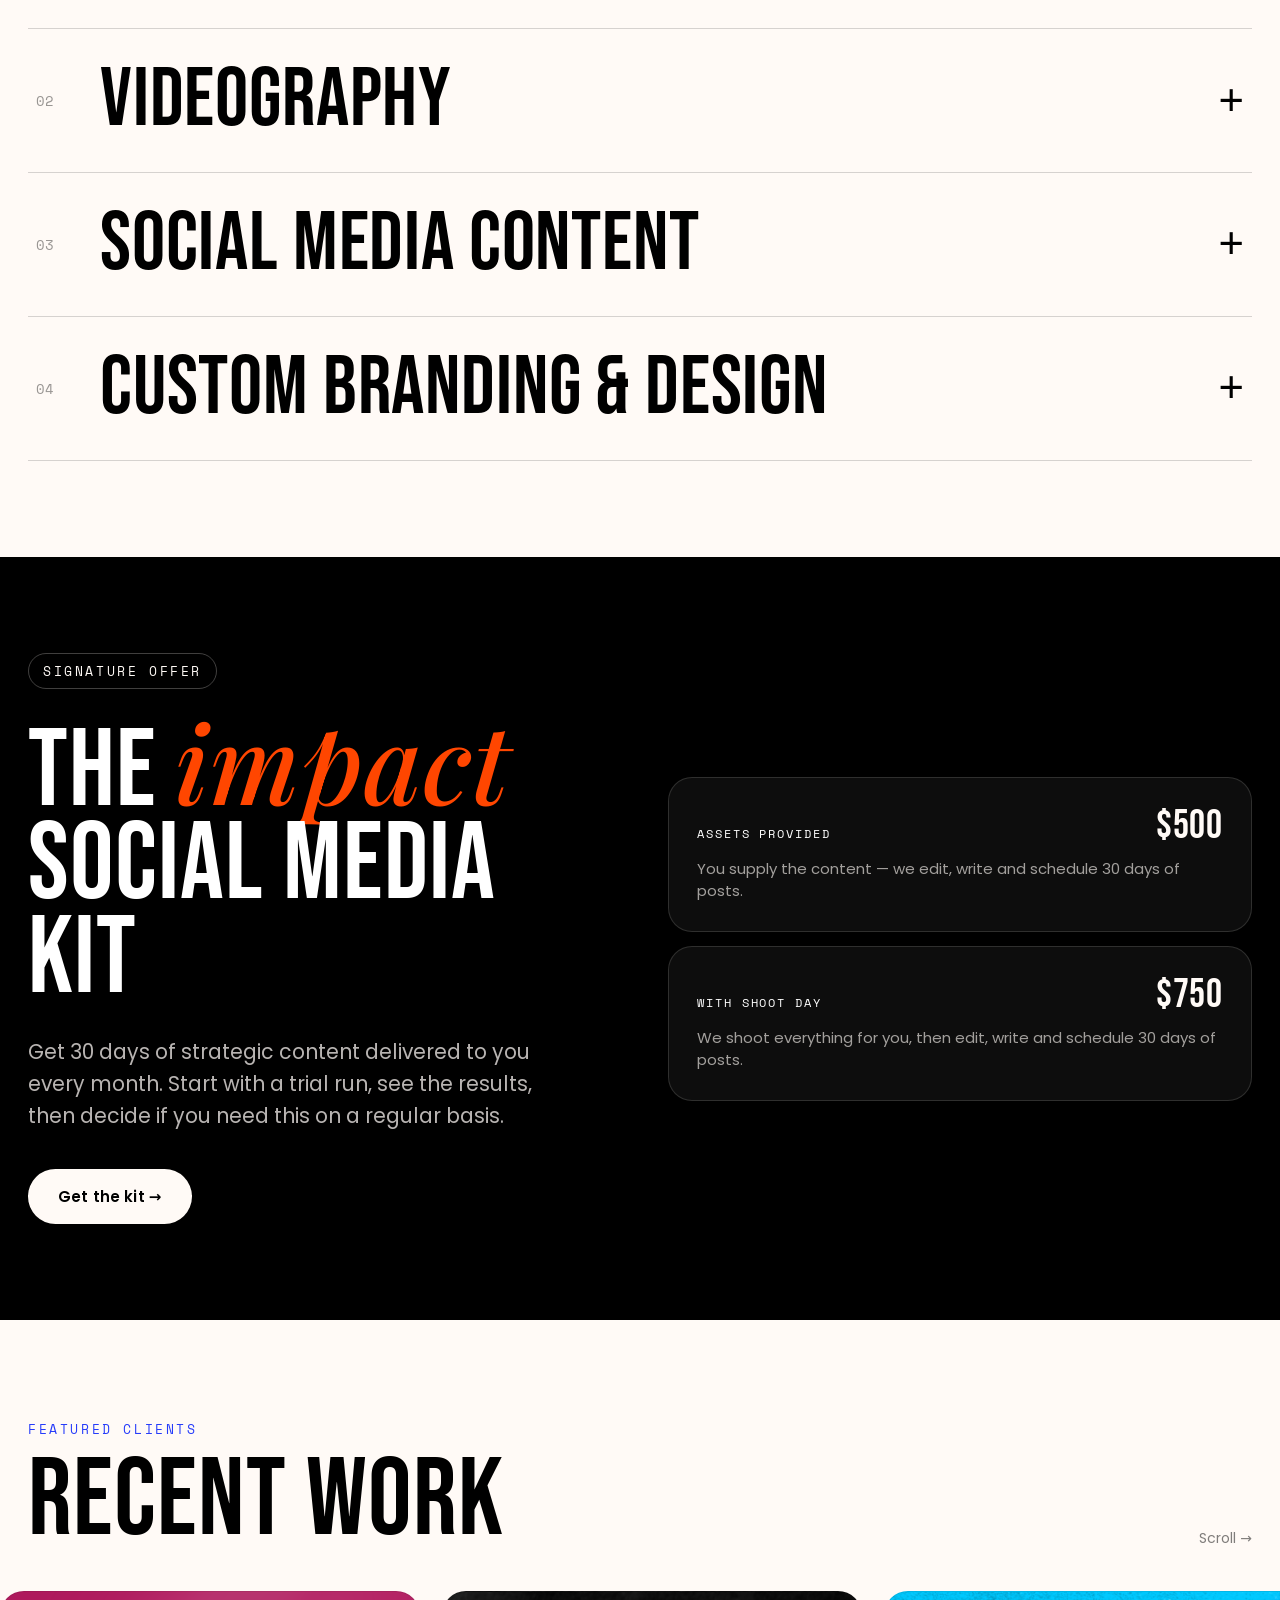
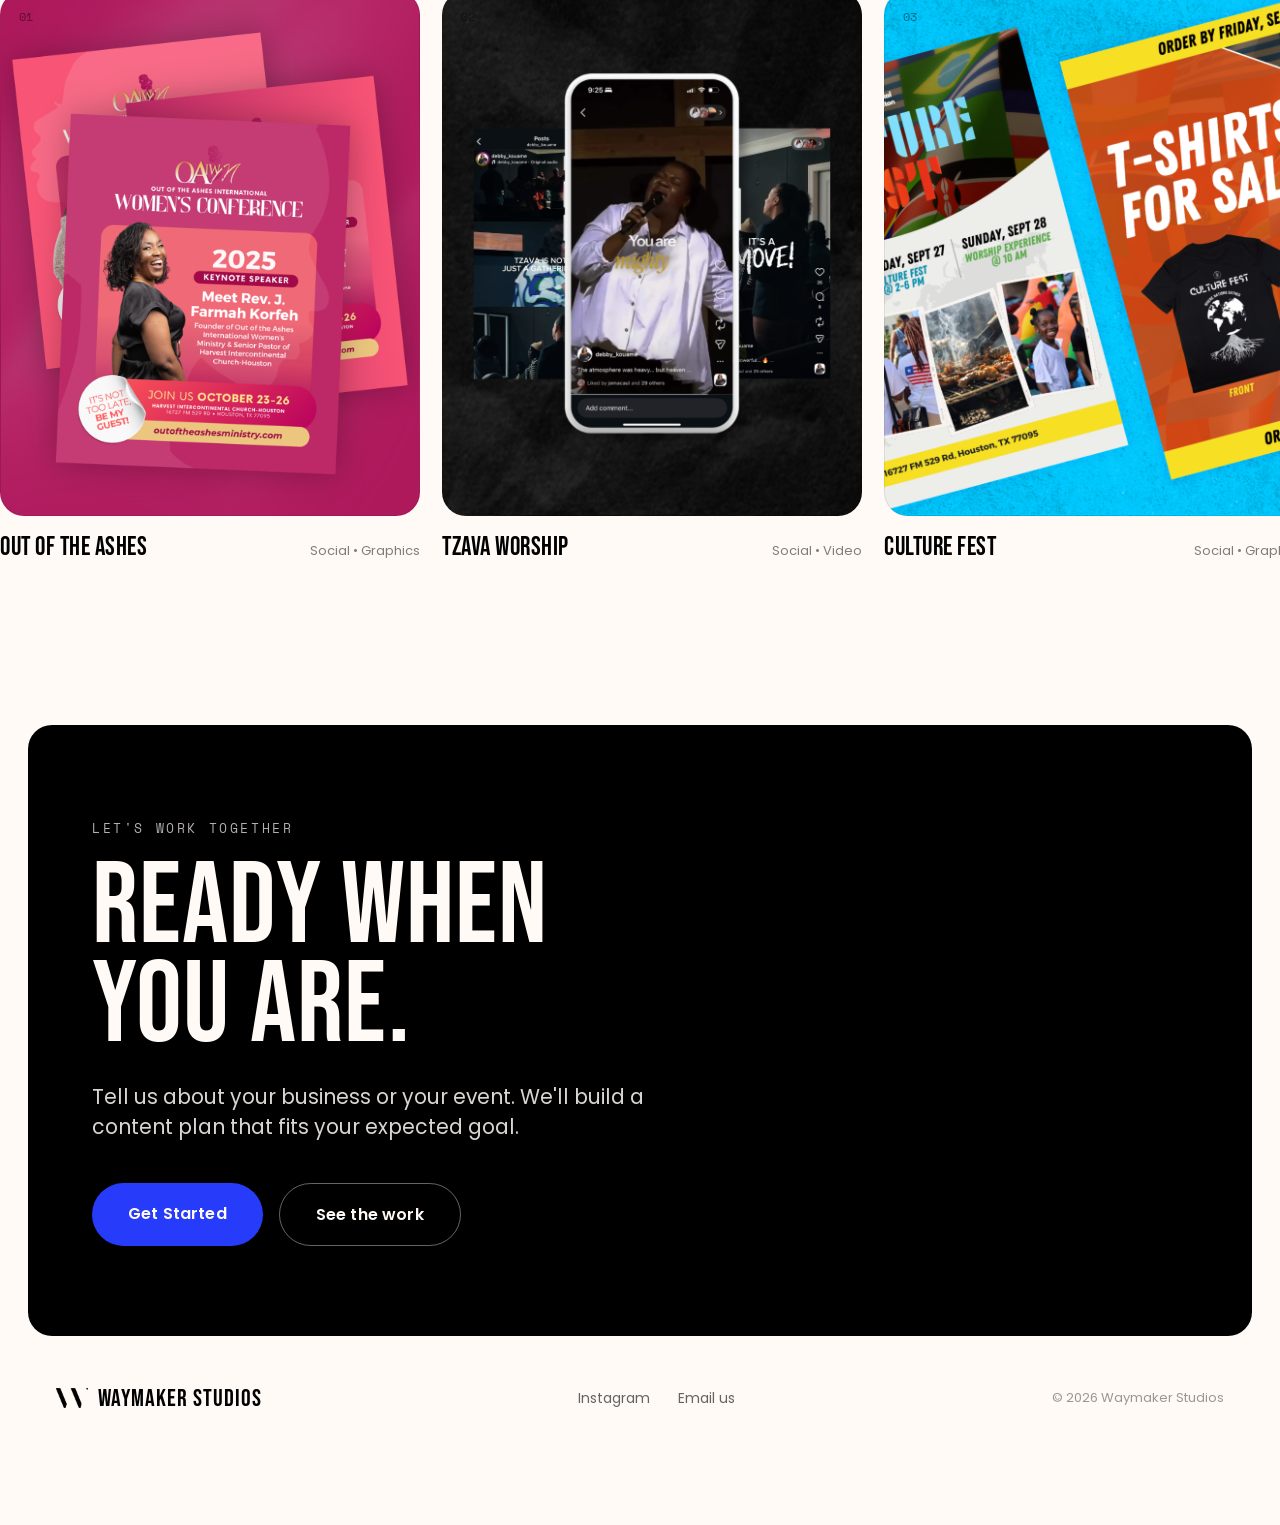
==== commit a888fb0b: "Change homepage footer email link text to "Email us" Co-Authored-By: Claude Sonnet 5 <noreply@anthro" ====
--- a/index.html
+++ b/index.html
@@ -46,9 +46,7 @@
     <div data-frame="f1" class="hero-frame" style="background-image:url('assets/images/hero-1.png'); opacity:1;"></div>
     <div data-frame="f2" class="hero-frame" style="background-image:url('assets/images/hero-2.png'); background-position:center 20%;"></div>
     <div data-frame="f3" class="hero-frame" style="background-image:url('assets/images/hero-3.png');"></div>
-    <div data-frame="f4" class="hero-frame" style="background-image:url('assets/images/hero-4.png');"></div>
-    <div data-frame="f5" class="hero-frame" style="background-image:url('assets/images/hero-5.png');"></div>
-    <div data-frame="f6" class="hero-frame" style="background-image:url('assets/images/hero-6.png');"></div>
+    <div data-frame="f4" class="hero-frame" style="background-image:url('assets/images/hero-6.png');"></div>
   </div>
 
   <div class="hero-scrim"></div>
@@ -116,24 +114,20 @@
             <span class="tier-label">Personal &amp; Small Business</span>
             <span class="tier-price">$350</span>
           </div>
+          <p class="tier-blurb">Cleanup covers face, body or environmental editing like background swaps or blemish removal.</p>
           <div class="tier-features">
             <div class="tier-feature">2–4 hr session included</div>
             <div class="tier-feature">20–30 edited images</div>
             <div class="tier-feature">7–10 business day delivery</div>
+            <div class="tier-feature">Photo Edit Only: $50</div>
+            <div class="tier-feature">Photo Cleanup Add-on: $100</div>
           </div>
           <a href="start.html" class="btn tier-cta">Book a shoot</a>
         </div>
-        <div class="tier-card">
-          <div class="tier-head">
-            <span class="tier-label">Corporate &amp; Enterprise</span>
-            <span class="tier-price">$750</span>
-          </div>
-          <div class="tier-features">
-            <div class="tier-feature">Session included</div>
-            <div class="tier-feature">40–60 edited images</div>
-            <div class="tier-feature">5–7 business day delivery</div>
-          </div>
-          <a href="start.html" class="btn tier-cta">Book a shoot</a>
+        <div class="tier-card tier-card-enterprise">
+          <span class="tier-label">Corporate &amp; Enterprise</span>
+          <p class="tier-blurb">Corporate &amp; Enterprise pricing is scoped per project. Request our rate guide to see starting rates.</p>
+          <a href="rate-guide.html" class="btn tier-cta">Request rate guide</a>
         </div>
       </div>
     </div>
@@ -160,17 +154,10 @@
           </div>
           <a href="start.html" class="btn tier-cta">Start a film</a>
         </div>
-        <div class="tier-card">
-          <div class="tier-head">
-            <span class="tier-label">Corporate &amp; Enterprise</span>
-            <span class="tier-price">$1,200</span>
-          </div>
-          <div class="tier-features">
-            <div class="tier-feature">Session included</div>
-            <div class="tier-feature">3–5 production-ready videos</div>
-            <div class="tier-feature">5–7 business day delivery</div>
-          </div>
-          <a href="start.html" class="btn tier-cta">Start a film</a>
+        <div class="tier-card tier-card-enterprise">
+          <span class="tier-label">Corporate &amp; Enterprise</span>
+          <p class="tier-blurb">Corporate &amp; Enterprise pricing is scoped per project. Request our rate guide to see starting rates.</p>
+          <a href="rate-guide.html" class="btn tier-cta">Request rate guide</a>
         </div>
       </div>
     </div>
@@ -194,22 +181,15 @@
           <div class="tier-features">
             <div class="tier-feature">4 campaign graphics</div>
             <div class="tier-feature">5–7 business day delivery</div>
-            <div class="tier-feature">Content Shoot Day add-on: +$350</div>
+            <div class="tier-feature">Content Shoot Day add-on: +$275</div>
+            <div class="tier-feature">Extra Graphic Add-on: $50 per graphic beyond the base 4</div>
           </div>
           <a href="start.html" class="btn tier-cta">Get the plan</a>
         </div>
-        <div class="tier-card">
-          <div class="tier-head">
-            <span class="tier-label">Corporate &amp; Enterprise</span>
-            <span class="tier-price">$1,000</span>
-          </div>
-          <p class="tier-blurb">Assets required.</p>
-          <div class="tier-features">
-            <div class="tier-feature">8–10 fully custom graphics</div>
-            <div class="tier-feature">3–5 business day delivery</div>
-            <div class="tier-feature">Content Shoot Day add-on: +$750</div>
-          </div>
-          <a href="start.html" class="btn tier-cta">Get the plan</a>
+        <div class="tier-card tier-card-enterprise">
+          <span class="tier-label">Corporate &amp; Enterprise</span>
+          <p class="tier-blurb">Corporate &amp; Enterprise pricing is scoped per project. Request our rate guide to see starting rates.</p>
+          <a href="rate-guide.html" class="btn tier-cta">Request rate guide</a>
         </div>
       </div>
     </div>
@@ -353,7 +333,7 @@
     </span>
     <div class="footer-social">
       <a href="https://instagram.com/waymaker.studios" target="_blank" rel="noopener">Instagram</a>
-      <a href="mailto:seinga@waymakerstudios.co">seinga@waymakerstudios.co</a>
+      <a href="mailto:seinga@waymakerstudios.co">Email us</a>
     </div>
     <span class="footer-copy">© 2026 Waymaker Studios</span>
   </footer>
--- a/assets/css/style.css
+++ b/assets/css/style.css
@@ -8,6 +8,8 @@
 }
 
 * { box-sizing: border-box; }
+
+[hidden] { display: none !important; }
 
 html { scroll-behavior: smooth; }
 
@@ -516,6 +518,10 @@
   font-size: 14px;
 }
 
+.tier-card-enterprise { display: flex; flex-direction: column; }
+.tier-card-enterprise .tier-blurb { margin: 14px 0 0; flex: 1; }
+.tier-card-enterprise .tier-cta { align-self: flex-start; }
+
 .service-custom {
   padding: 4px 8px 44px;
   display: grid;
@@ -1147,6 +1153,46 @@
   margin-top: 4px;
 }
 .wizard-card.is-selected .wizard-card-selected { display: flex; }
+
+.wizard-cards-3 { grid-template-columns: 1fr 1fr 1fr; }
+
+.wizard-suboptions-label {
+  font-family: 'Space Mono', ui-monospace, monospace;
+  font-size: 12px;
+  font-weight: 700;
+  letter-spacing: .16em;
+  text-transform: uppercase;
+  color: #5C5856;
+  margin-bottom: 14px;
+}
+.wizard-suboption-grid { display: grid; grid-template-columns: 1fr 1fr; gap: 16px; margin-bottom: 36px; }
+.wizard-suboption-card {
+  display: flex;
+  align-items: center;
+  justify-content: space-between;
+  gap: 12px;
+  min-height: 90px;
+  border: 1px solid #CFC8C2;
+  border-radius: 8px;
+  padding: 20px;
+  background: transparent;
+  cursor: pointer;
+  text-align: left;
+  font: inherit;
+  color: inherit;
+  transition: transform .2s ease, box-shadow .2s ease, border-color .2s ease, background .2s ease;
+}
+.wizard-suboption-card:hover { transform: translateY(-3px); box-shadow: 0 18px 48px rgba(20,16,12,.12); }
+.wizard-suboption-card.is-selected { border-color: var(--accent); background: rgba(38,60,250,.12); box-shadow: inset 0 0 0 2px var(--accent); }
+.wizard-suboption-card span {
+  font-family: 'Bebas Neue', sans-serif;
+  font-size: 18px;
+  letter-spacing: .02em;
+  text-transform: uppercase;
+  color: #000;
+}
+.wizard-suboption-check { display: none; flex-shrink: 0; }
+.wizard-suboption-card.is-selected .wizard-suboption-check { display: block; }
 
 .wizard-btn-row { display: flex; gap: 20px; align-items: center; }
 .wizard-btn-primary {
@@ -1356,5 +1402,217 @@
 
 @media (max-width: 640px) {
   .wizard-cards { grid-template-columns: 1fr; }
+  .wizard-suboption-grid { grid-template-columns: 1fr; }
   .wizard-field-row { grid-template-columns: 1fr; }
 }
+
+/* ===== Gate nav (shared: Start Your Project + Rate Guide) ===== */
+.gate-nav {
+  position: sticky;
+  top: 0;
+  z-index: 100;
+  display: flex;
+  align-items: center;
+  justify-content: space-between;
+  padding: 16px clamp(20px, 5vw, 48px);
+  background: rgba(255,250,246,.9);
+  backdrop-filter: blur(10px);
+  border-bottom: 1px solid #E7E1DB;
+}
+.gate-nav-logo { display: flex; align-items: center; gap: 12px; text-decoration: none; }
+.gate-nav-logo img { height: 30px; width: auto; }
+.gate-nav-back {
+  font-family: 'Space Mono', ui-monospace, monospace;
+  font-size: 11px;
+  letter-spacing: .14em;
+  text-transform: uppercase;
+  color: #807A76;
+  text-decoration: none;
+}
+.gate-nav-back:hover { color: #000; }
+
+/* ===== Rate Guide (email-gated page) ===== */
+.gate-section {
+  min-height: calc(100vh - 63px);
+  width: 100%;
+  display: flex;
+  align-items: center;
+  justify-content: center;
+  padding: 48px 28px;
+  box-sizing: border-box;
+}
+.gate-card {
+  max-width: 440px;
+  width: 100%;
+  display: flex;
+  flex-direction: column;
+  align-items: center;
+  text-align: center;
+  gap: 24px;
+}
+.gate-h1 {
+  margin: 0;
+  font-family: 'Bebas Neue', sans-serif;
+  font-weight: 400;
+  text-transform: uppercase;
+  letter-spacing: .01em;
+  line-height: .92;
+  font-size: clamp(38px, 6vw, 60px);
+  color: #000;
+}
+.gate-copy {
+  margin: 0;
+  font-size: 17px;
+  line-height: 1.55;
+  color: rgba(0,0,0,.72);
+  max-width: 380px;
+}
+.gate-form {
+  display: flex;
+  flex-direction: column;
+  gap: 16px;
+  width: 100%;
+  margin-top: 8px;
+}
+.gate-form input {
+  background: #FFFFFF;
+  border: 1px solid #CFC8C2;
+  border-radius: 4px;
+  padding: 14px 16px;
+  font-family: 'Poppins', sans-serif;
+  font-size: 16px;
+  color: #000;
+  outline: none;
+  width: 100%;
+  transition: border-color .2s ease, box-shadow .2s ease;
+}
+.gate-form input:focus { border-color: var(--accent); box-shadow: inset 0 0 0 2px var(--accent); }
+.gate-form input.has-error { border-color: #FF4600; }
+.gate-error { font-size: 13px; color: #FF4600; text-align: left; margin: -8px 0 0; }
+.gate-submit {
+  width: 100%;
+  padding: 16px 30px;
+  font-size: 14px;
+  border: none;
+}
+.gate-submit:disabled { opacity: .6; cursor: not-allowed; }
+.gate-download {
+  display: inline-flex;
+  align-items: center;
+  justify-content: center;
+  min-height: 54px;
+  padding: 16px 28px;
+  font-family: 'Space Mono', ui-monospace, monospace;
+  font-size: 13px;
+  font-weight: 700;
+  letter-spacing: .12em;
+  text-transform: uppercase;
+  background: var(--accent);
+  color: var(--bg);
+  border: 2px solid var(--accent);
+  border-radius: 4px;
+  text-decoration: none;
+  transition: background .18s ease;
+}
+.gate-download:hover { background: #1B2CD6; }
+
+/* ===== Start Your Project — sidebar shell (v2) ===== */
+.wizard2-shell { display: flex; align-items: flex-start; }
+.wizard2-sidebar {
+  width: 300px;
+  flex-shrink: 0;
+  position: sticky;
+  top: 63px;
+  align-self: flex-start;
+  height: calc(100vh - 63px);
+  overflow-y: auto;
+  background: #F6F0EA;
+  border-right: 1px solid #E7E1DB;
+  padding: 48px 36px;
+}
+.wizard2-sidebar-kicker {
+  font-family: 'Space Mono', ui-monospace, monospace;
+  font-size: 11px;
+  font-weight: 700;
+  letter-spacing: .18em;
+  text-transform: uppercase;
+  color: var(--accent);
+  margin-bottom: 16px;
+}
+.wizard2-sidebar-title {
+  font-family: 'Bebas Neue', sans-serif;
+  font-weight: 400;
+  font-size: 32px;
+  line-height: .95;
+  letter-spacing: .01em;
+  text-transform: uppercase;
+  color: #000;
+  margin: 0 0 10px;
+}
+.wizard2-sidebar-desc { font-size: 14px; color: #807A76; line-height: 1.6; margin: 0 0 40px; }
+
+.wizard2-rail { position: relative; }
+.wizard2-rail-line { position: absolute; top: 11px; left: 11px; bottom: 11px; width: 1px; background: #E7E1DB; }
+.wizard2-rail-step { position: relative; display: flex; align-items: center; gap: 14px; padding-bottom: 28px; }
+.wizard2-rail-num {
+  width: 22px; height: 22px; flex-shrink: 0; border-radius: 50%;
+  display: flex; align-items: center; justify-content: center;
+  font-family: 'Space Mono', ui-monospace, monospace; font-size: 11px; font-weight: 700;
+  background: #F2EDE8; color: #807A76;
+}
+.wizard2-rail-label {
+  font-family: 'Space Mono', ui-monospace, monospace; font-size: 10px; font-weight: 700;
+  letter-spacing: .08em; text-transform: uppercase; color: #A6A09B;
+}
+.wizard2-rail-step.is-active .wizard2-rail-num { background: var(--accent); color: var(--bg); }
+.wizard2-rail-step.is-active .wizard2-rail-label { color: var(--accent); }
+.wizard2-rail-step.is-done .wizard2-rail-num { background: #000; color: var(--bg); }
+.wizard2-rail-step.is-done .wizard2-rail-label { color: #000; }
+
+.wizard2-main { flex: 1; min-width: 0; display: flex; justify-content: center; padding: 64px clamp(24px, 6vw, 80px) 100px; }
+.wizard2-content { width: 100%; max-width: 620px; }
+
+.wizard2-note-card {
+  border: 1px solid #E7E1DB;
+  background: #FFFFFF;
+  border-radius: 8px;
+  padding: 24px;
+  margin-bottom: 8px;
+  display: flex;
+  flex-direction: column;
+  gap: 16px;
+}
+.wizard2-note-card p { margin: 0; font-size: 15px; line-height: 1.6; color: #232323; }
+.wizard2-note-card .btn { align-self: flex-start; }
+
+.wizard-addon.has-sub { flex-direction: column; align-items: stretch; gap: 12px; }
+.wizard-addon-row { display: flex; align-items: center; justify-content: space-between; }
+.wizard-addon-sub-row { display: flex; align-items: center; justify-content: space-between; gap: 16px; padding-left: 30px; }
+.wizard-addon-sub-label { display: flex; flex-direction: column; gap: 2px; }
+.wizard-addon-sub-label span:first-child { font-size: 13px; color: #000; font-weight: 500; }
+.wizard-addon-sub-label span:last-child { font-size: 11.5px; color: #807A76; }
+.wizard-addon-desc { font-size: 12.5px; color: #807A76; line-height: 1.5; padding-left: 30px; }
+
+.wizard-mini-input {
+  width: 76px;
+  flex-shrink: 0;
+  background: #FFFFFF;
+  border: 1px solid #CFC8C2;
+  border-radius: 4px;
+  padding: 10px 12px;
+  font-family: 'Poppins', sans-serif;
+  font-size: 15px;
+  color: #000;
+  outline: none;
+  text-align: center;
+}
+.wizard-mini-input:focus { border-color: var(--accent); box-shadow: inset 0 0 0 2px var(--accent); }
+
+.wizard-cards-tone .wizard-card { min-height: 110px; padding: 18px; gap: 6px; }
+
+.wizard2-social-brief { margin: 8px 0 32px; padding-top: 28px; border-top: 1px solid #E7E1DB; }
+
+@media (max-width: 900px) {
+  .wizard2-sidebar { display: none; }
+  .wizard2-main { padding: 40px 24px 80px; }
+}
